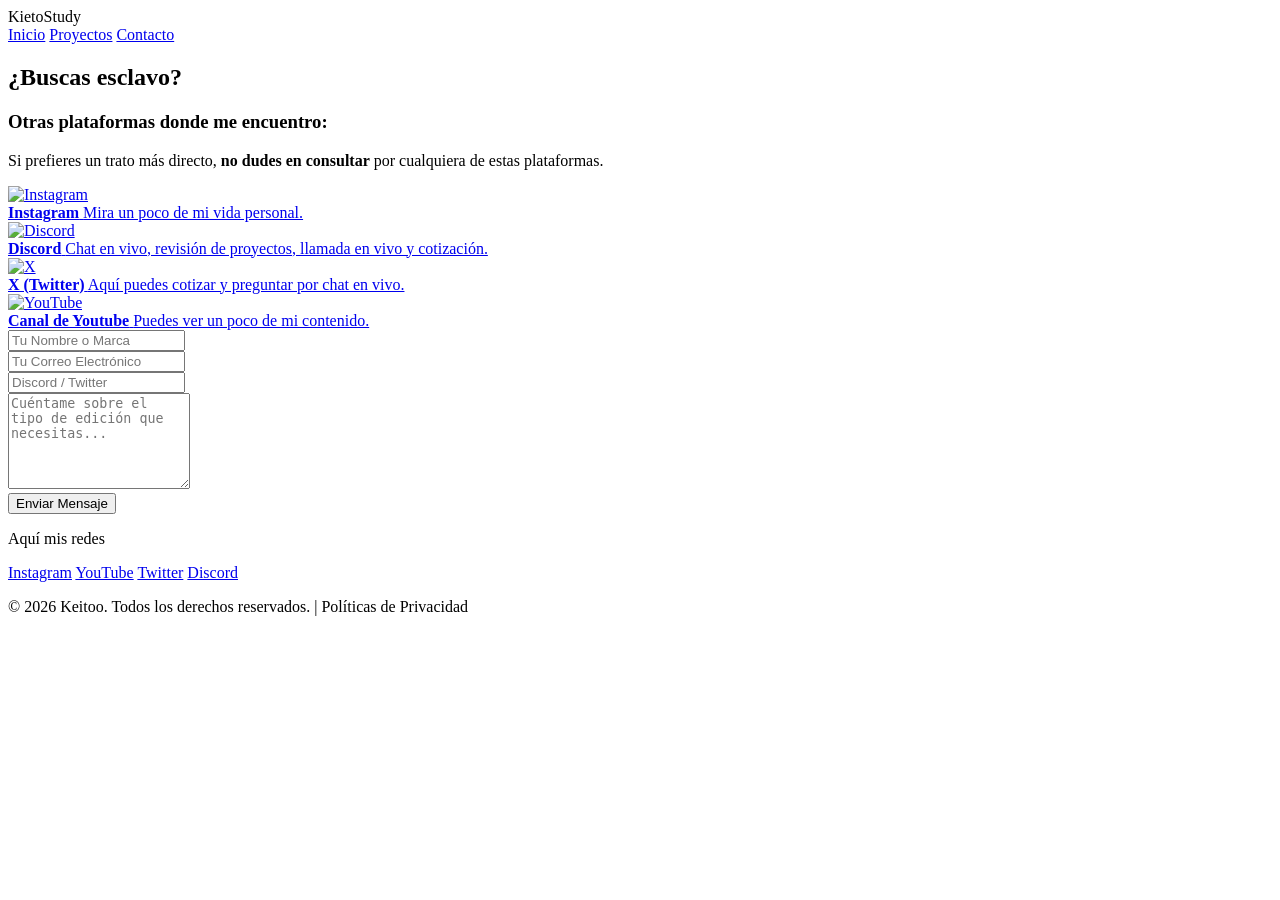
==== contacto/index.html @ b005bf38 "1.1.1" ====
<!DOCTYPE html>
<html lang="es">
<head>
    <meta charset="UTF-8">
    <meta name="viewport" content="width=device-width, initial-scale=1.0">
    <meta name="description" content="Contacta a Keitoo para cotizar edición de video profesional. Formulario de contacto y redes sociales.">
    <title>Contacto | Keitoo</title>
    <link rel="stylesheet" href="../style.css">
</head>
<body>

    <header>
        <div class="nav-container">
            <div class="logo">Kieto<span>Study</span></div>
            <nav>
                <a href="../index.html">Inicio</a>
                <a href="../proyectos/index.html">Proyectos</a>
                <a href="../contacto/index.html" class="active">Contacto</a>
            </nav>
        </div>
    </header>

    <main class="container">
        <h2 class="titulo-seccion">¿Buscas <span>esclavo?</span></h2>
        
        <div class="contacto-wrapper">
            
            <!-- Lado Izquierdo: Redes Sociales -->
            <div class="contacto-info">
                <h3>Otras plataformas donde me encuentro:</h3>
                <p>Si prefieres un trato más directo, <strong>no dudes en consultar</strong> por cualquiera de estas plataformas.</p>
                
                <div class="redes-lista">
                    <!-- Instagram -->
                    <a href="https://www.instagram.com/keitoo_tq/" class="red-item">
                        <div class="red-icon"><img src="https://upload.wikimedia.org/wikipedia/commons/thumb/a/a5/Instagram_icon.png/1280px-Instagram_icon.png" width="48" alt="Instagram"></div>
                        <div class="red-texto">
                            <strong>Instagram</strong>
                            <span>Mira un poco de mi vida personal.</span>
                        </div>
                    </a>
                    <!-- Discord -->
                    <a href="https://discord.gg/qmnj5buH" class="red-item">
                        <div class="red-icon"><img src="https://images.icon-icons.com/2108/PNG/512/discord_icon_130958.png" width="48" alt="Discord"></div>
                        <div class="red-texto">
                            <strong>Discord</strong>
                            <span>Chat en vivo, revisión de proyectos, llamada en vivo y cotización.</span>
                        </div>
                    </a>
                    <!-- X (Twitter) -->
                    <a href="https://x.com/keitoo__" class="red-item">
                        <div class="red-icon"><img src="https://upload.wikimedia.org/wikipedia/commons/thumb/c/cc/X_icon.svg/3840px-X_icon.svg.png" width="48" alt="X"></div>
                        <div class="red-texto">
                            <strong>X (Twitter)</strong>
                            <span>Aquí puedes cotizar y preguntar por chat en vivo.</span>
                        </div>
                    </a>
                    <!-- YouTube -->
                    <a href="https://www.youtube.com/@_Keitoo" class="red-item">
                        <div class="red-icon"><img src="https://upload.wikimedia.org/wikipedia/commons/e/ef/Youtube_logo.png" width="48" alt="YouTube"></div>
                        <div class="red-texto">
                            <strong>Canal de Youtube</strong>
                            <span>Puedes ver un poco de mi contenido.</span>
                        </div>
                    </a>
                </div>
            </div>

            <!-- Lado Derecho: Formulario -->
            <div class="contacto-formulario">
                <form action="https://api.web3forms.com/submit" method="POST">
                    <input type="hidden" name="access_key" value="97c3e741-0c5d-4dba-90ae-2fc8c4934719">

                    <div class="form-group">
                        <input type="text" name="nombre" class="form-control" placeholder="Tu Nombre o Marca" required>
                    </div>
                    <div class="form-group">
                        <input type="email" name="correo" class="form-control" placeholder="Tu Correo Electrónico" required>
                    </div>
                    <div class="form-group">
                        <input type="text" name="Usuario" class="form-control" placeholder="Discord / Twitter" required>
                    </div>
                    <div class="form-group">
                        <textarea name="mensaje" rows="6" class="form-control" placeholder="Cuéntame sobre el tipo de edición que necesitas..." required></textarea>
                    </div>
                    
                    <input type="hidden" name="redirect" value="https://tuweb.com/index.html">
                    <button type="submit" class="btn-glow" id="btn-enviar-mensaje">Enviar Mensaje</button>
                </form>
            </div>

        </div>
    </main>

    <footer class="universal-footer">
        <div class="footer-content">
            <p>Aquí mis <span>redes</span></p>
            <div class="footer-socials">
                <a href="https://www.instagram.com/keitoo_tq/" target="_blank" title="Instagram">Instagram</a>
                <a href="https://www.youtube.com/@_Keitoo" target="_blank" title="YouTube">YouTube</a>
                <a href="https://x.com/keitoo__" target="_blank" title="Twitter">Twitter</a>
                <a href="https://discord.gg/qmnj5buH" target="_blank" title="Discord">Discord</a>
            </div>
            <p class="footer-copy">&copy; 2026 <span>Keitoo</span>. Todos los derechos reservados. | Políticas de Privacidad</p>
        </div>
    </footer>

</body>
</html>
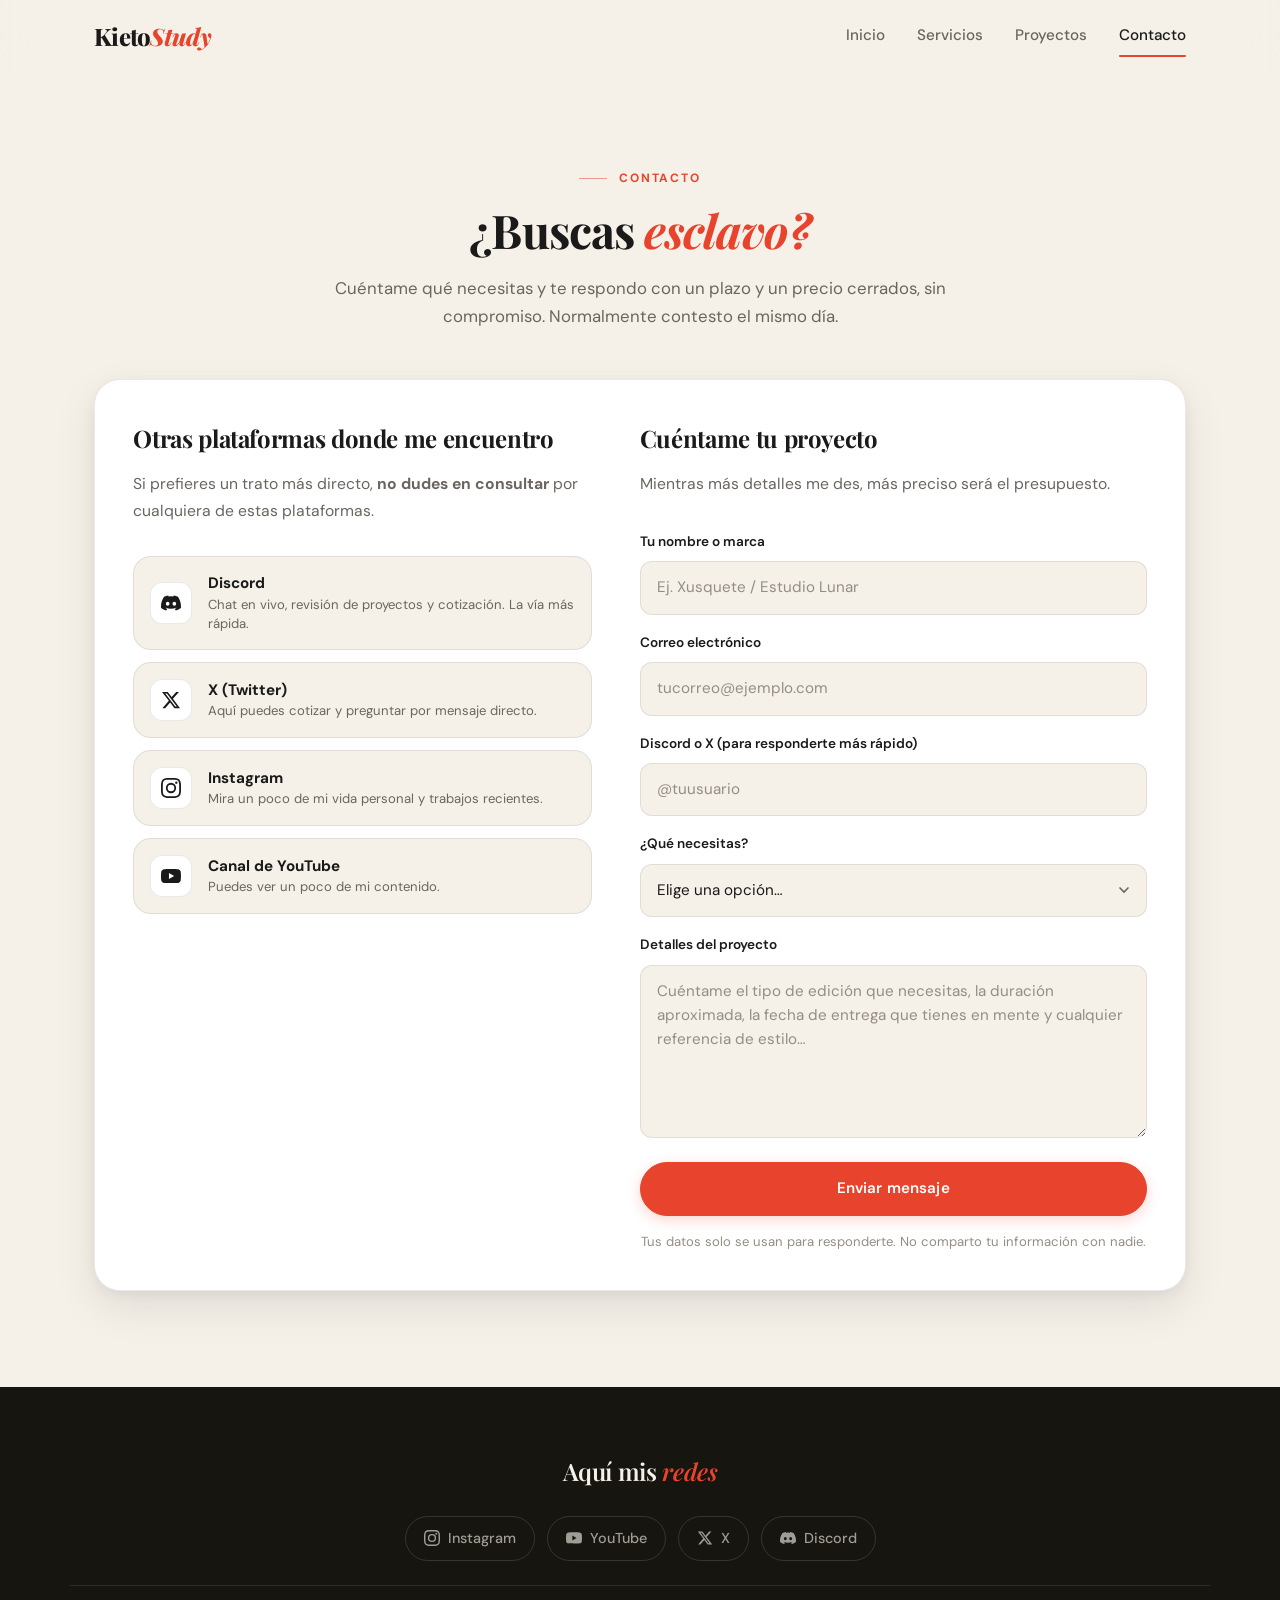
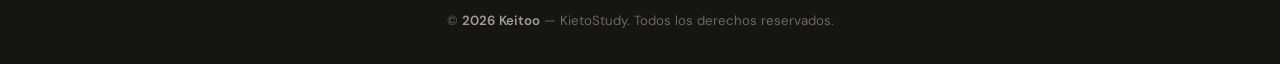
==== commit 2f52a0c6: "Actualización a versión 2 del portafolio" ====
--- a/contacto/index.html
+++ b/contacto/index.html
@@ -1,109 +1,213 @@
 <!DOCTYPE html>
 <html lang="es">
+
 <head>
     <meta charset="UTF-8">
     <meta name="viewport" content="width=device-width, initial-scale=1.0">
-    <meta name="description" content="Contacta a Keitoo para cotizar edición de video profesional. Formulario de contacto y redes sociales.">
-    <title>Contacto | Keitoo</title>
+    <title>Contacto | Keitoo — Editor de Video</title>
+    <meta name="description" content="Contacta a Keitoo para cotizar tu edición de video. Formulario directo, Discord, Instagram y X. Respuesta con plazo y precio claros.">
+    <meta name="theme-color" content="#F5F0E8">
+    <link rel="canonical" href="https://keiboot.github.io/contacto/">
+
+    <link rel="preconnect" href="https://fonts.googleapis.com">
+    <link rel="preconnect" href="https://fonts.gstatic.com" crossorigin>
+
     <link rel="stylesheet" href="../style.css">
+    <link rel="icon" href="data:image/svg+xml,%3Csvg%20xmlns='http://www.w3.org/2000/svg'%20viewBox='0%200%20100%20100'%3E%3Crect%20width='100'%20height='100'%20rx='22'%20fill='%231A1A1A'/%3E%3Ctext%20x='50'%20y='73'%20font-family='Georgia,serif'%20font-size='64'%20font-weight='bold'%20fill='%23E8432D'%20text-anchor='middle'%3EK%3C/text%3E%3C/svg%3E">
+
+    <meta property="og:site_name" content="KietoStudy">
+    <meta property="og:title" content="Contacto | Keitoo — Editor de Video">
+    <meta property="og:description" content="Cuéntame tu proyecto y te respondo con plazo y precio claros.">
+    <meta property="og:image:width" content="1200">
+    <meta property="og:image:height" content="630">
+    <meta property="og:image" content="https://keiboot.github.io/assets/img/portada-compartir.jpg">
+    <meta property="og:url" content="https://keiboot.github.io/contacto/">
+    <meta property="og:type" content="website">
+    <meta property="og:locale" content="es_ES">
+    <meta name="twitter:card" content="summary_large_image">
+    <meta name="twitter:title" content="Contacto | Keitoo — Editor de Video">
+    <meta name="twitter:description" content="Cuéntame tu proyecto y te respondo con plazo y precio claros.">
+    <meta name="twitter:image" content="https://keiboot.github.io/assets/img/portada-compartir.jpg">
+    <!-- Marca que hay JS: sin esto las animaciones no ocultan nada -->
+    <script>document.documentElement.classList.add('js');</script>
 </head>
+
 <body>
 
-    <header>
+    <a class="skip-link" href="#contenido">Saltar al contenido</a>
+
+    <header class="encabezado-sitio">
         <div class="nav-container">
-            <div class="logo">Kieto<span>Study</span></div>
-            <nav>
+            <a href="../index.html" class="logo" aria-label="KietoStudy — Inicio">Kieto<span>Study</span></a>
+
+            <button class="boton-menu" type="button" aria-expanded="false" aria-controls="nav-principal" aria-label="Abrir menú de navegación">
+                <span></span><span></span><span></span>
+            </button>
+
+            <nav class="nav-principal" id="nav-principal" aria-label="Navegación principal">
                 <a href="../index.html">Inicio</a>
+                <a href="../index.html#servicios">Servicios</a>
                 <a href="../proyectos/index.html">Proyectos</a>
-                <a href="../contacto/index.html" class="active">Contacto</a>
+                <a href="./index.html" aria-current="page">Contacto</a>
             </nav>
         </div>
     </header>
 
-    <main class="container">
-        <h2 class="titulo-seccion">¿Buscas <span>esclavo?</span></h2>
-        
-        <div class="contacto-wrapper">
-            
-            <!-- Lado Izquierdo: Redes Sociales -->
-            <div class="contacto-info">
-                <h3>Otras plataformas donde me encuentro:</h3>
-                <p>Si prefieres un trato más directo, <strong>no dudes en consultar</strong> por cualquiera de estas plataformas.</p>
-                
-                <div class="redes-lista">
-                    <!-- Instagram -->
-                    <a href="https://www.instagram.com/keitoo_tq/" class="red-item">
-                        <div class="red-icon"><img src="https://upload.wikimedia.org/wikipedia/commons/thumb/a/a5/Instagram_icon.png/1280px-Instagram_icon.png" width="48" alt="Instagram"></div>
-                        <div class="red-texto">
-                            <strong>Instagram</strong>
-                            <span>Mira un poco de mi vida personal.</span>
+    <main id="contenido">
+        <section class="seccion">
+            <div class="container">
+
+                <div class="encabezado-seccion encabezado-seccion--centrado">
+                    <p class="etiqueta-seccion">Contacto</p>
+                    <h1 class="titulo-seccion">¿Buscas <span>esclavo?</span></h1>
+                    <p class="subtitulo-seccion">
+                        Cuéntame qué necesitas y te respondo con un plazo y un precio cerrados,
+                        sin compromiso. Normalmente contesto el mismo día.
+                    </p>
+                </div>
+
+                <div class="contacto-wrapper">
+
+                    <!-- ============ REDES ============ -->
+                    <div class="contacto-info">
+                        <h2>Otras plataformas donde me encuentro</h2>
+                        <p>Si prefieres un trato más directo, <strong>no dudes en consultar</strong> por cualquiera de estas plataformas.</p>
+
+                        <div class="redes-lista">
+                            <a href="https://discord.gg/qmnj5buH" class="red-item" target="_blank" rel="noopener">
+                                <span class="red-icon" aria-hidden="true">
+                                    <svg viewBox="0 0 24 24" fill="currentColor"><path d="M20.317 4.369a19.79 19.79 0 0 0-4.885-1.515.074.074 0 0 0-.079.037c-.21.375-.444.864-.608 1.25a18.27 18.27 0 0 0-5.487 0 12.64 12.64 0 0 0-.617-1.25.077.077 0 0 0-.079-.037A19.736 19.736 0 0 0 3.677 4.37a.07.07 0 0 0-.032.027C.533 9.046-.32 13.58.099 18.057a.082.082 0 0 0 .031.057 19.9 19.9 0 0 0 5.993 3.03.078.078 0 0 0 .084-.028c.462-.63.874-1.295 1.226-1.994a.076.076 0 0 0-.041-.106 13.107 13.107 0 0 1-1.872-.892.077.077 0 0 1-.008-.128c.126-.094.252-.192.372-.291a.074.074 0 0 1 .077-.01c3.928 1.793 8.18 1.793 12.062 0a.074.074 0 0 1 .078.009c.12.099.246.198.373.292a.077.077 0 0 1-.006.127 12.3 12.3 0 0 1-1.873.891.077.077 0 0 0-.041.107c.36.698.772 1.362 1.225 1.993a.076.076 0 0 0 .084.028 19.839 19.839 0 0 0 6.002-3.03.077.077 0 0 0 .032-.054c.5-5.177-.838-9.674-3.549-13.66a.061.061 0 0 0-.031-.03zM8.02 15.331c-1.183 0-2.157-1.085-2.157-2.419 0-1.333.955-2.419 2.157-2.419 1.21 0 2.176 1.096 2.157 2.42 0 1.333-.956 2.418-2.157 2.418zm7.975 0c-1.183 0-2.157-1.085-2.157-2.419 0-1.333.955-2.419 2.157-2.419 1.21 0 2.176 1.096 2.157 2.42 0 1.333-.946 2.418-2.157 2.418z"/></svg>
+                                </span>
+                                <span class="red-texto">
+                                    <strong>Discord</strong>
+                                    <span>Chat en vivo, revisión de proyectos y cotización. La vía más rápida.</span>
+                                </span>
+                            </a>
+
+                            <a href="https://x.com/keitoo__" class="red-item" target="_blank" rel="noopener">
+                                <span class="red-icon" aria-hidden="true">
+                                    <svg viewBox="0 0 24 24" fill="currentColor"><path d="M18.244 2.25h3.308l-7.227 8.26 8.502 11.24H16.17l-5.214-6.817L4.99 21.75H1.68l7.73-8.835L1.254 2.25H8.08l4.713 6.231zm-1.161 17.52h1.833L7.084 4.126H5.117z"/></svg>
+                                </span>
+                                <span class="red-texto">
+                                    <strong>X (Twitter)</strong>
+                                    <span>Aquí puedes cotizar y preguntar por mensaje directo.</span>
+                                </span>
+                            </a>
+
+                            <a href="https://www.instagram.com/keitoo_tq/" class="red-item" target="_blank" rel="noopener">
+                                <span class="red-icon" aria-hidden="true">
+                                    <svg viewBox="0 0 24 24" fill="currentColor"><path d="M12 2.163c3.204 0 3.584.012 4.85.07 3.252.148 4.771 1.691 4.919 4.919.058 1.265.069 1.645.069 4.849 0 3.205-.012 3.584-.069 4.849-.149 3.225-1.664 4.771-4.919 4.919-1.266.058-1.644.07-4.85.07-3.204 0-3.584-.012-4.849-.07-3.26-.149-4.771-1.699-4.919-4.92-.058-1.265-.07-1.644-.07-4.849 0-3.204.013-3.583.07-4.849.149-3.227 1.664-4.771 4.919-4.919 1.266-.057 1.645-.069 4.849-.069zM12 0C8.741 0 8.333.014 7.053.072 2.695.272.273 2.69.073 7.052.014 8.333 0 8.741 0 12c0 3.259.014 3.668.072 4.948.2 4.358 2.618 6.78 6.98 6.98C8.333 23.986 8.741 24 12 24c3.259 0 3.668-.014 4.948-.072 4.354-.2 6.782-2.618 6.979-6.98.059-1.28.073-1.689.073-4.948 0-3.259-.014-3.667-.072-4.947-.196-4.354-2.617-6.78-6.979-6.98C15.668.014 15.259 0 12 0zm0 5.838a6.162 6.162 0 1 0 0 12.324 6.162 6.162 0 0 0 0-12.324zM12 16a4 4 0 1 1 0-8 4 4 0 0 1 0 8zm6.406-11.845a1.44 1.44 0 1 0 0 2.881 1.44 1.44 0 0 0 0-2.881z"/></svg>
+                                </span>
+                                <span class="red-texto">
+                                    <strong>Instagram</strong>
+                                    <span>Mira un poco de mi vida personal y trabajos recientes.</span>
+                                </span>
+                            </a>
+
+                            <a href="https://www.youtube.com/@_Keitoo" class="red-item" target="_blank" rel="noopener">
+                                <span class="red-icon" aria-hidden="true">
+                                    <svg viewBox="0 0 24 24" fill="currentColor"><path d="M23.498 6.186a3.016 3.016 0 0 0-2.122-2.136C19.505 3.545 12 3.545 12 3.545s-7.505 0-9.377.505A3.017 3.017 0 0 0 .502 6.186C0 8.07 0 12 0 12s0 3.93.502 5.814a3.016 3.016 0 0 0 2.122 2.136c1.871.505 9.376.505 9.376.505s7.505 0 9.377-.505a3.015 3.015 0 0 0 2.122-2.136C24 15.93 24 12 24 12s0-3.93-.502-5.814zM9.545 15.568V8.432L15.818 12z"/></svg>
+                                </span>
+                                <span class="red-texto">
+                                    <strong>Canal de YouTube</strong>
+                                    <span>Puedes ver un poco de mi contenido.</span>
+                                </span>
+                            </a>
                         </div>
-                    </a>
-                    <!-- Discord -->
-                    <a href="https://discord.gg/qmnj5buH" class="red-item">
-                        <div class="red-icon"><img src="https://images.icon-icons.com/2108/PNG/512/discord_icon_130958.png" width="48" alt="Discord"></div>
-                        <div class="red-texto">
-                            <strong>Discord</strong>
-                            <span>Chat en vivo, revisión de proyectos, llamada en vivo y cotización.</span>
-                        </div>
-                    </a>
-                    <!-- X (Twitter) -->
-                    <a href="https://x.com/keitoo__" class="red-item">
-                        <div class="red-icon"><img src="https://upload.wikimedia.org/wikipedia/commons/thumb/c/cc/X_icon.svg/3840px-X_icon.svg.png" width="48" alt="X"></div>
-                        <div class="red-texto">
-                            <strong>X (Twitter)</strong>
-                            <span>Aquí puedes cotizar y preguntar por chat en vivo.</span>
-                        </div>
-                    </a>
-                    <!-- YouTube -->
-                    <a href="https://www.youtube.com/@_Keitoo" class="red-item">
-                        <div class="red-icon"><img src="https://upload.wikimedia.org/wikipedia/commons/e/ef/Youtube_logo.png" width="48" alt="YouTube"></div>
-                        <div class="red-texto">
-                            <strong>Canal de Youtube</strong>
-                            <span>Puedes ver un poco de mi contenido.</span>
-                        </div>
-                    </a>
+                    </div>
+
+                    <!-- ============ FORMULARIO ============ -->
+                    <div class="contacto-formulario">
+                        <h2>Cuéntame tu proyecto</h2>
+                        <p>Mientras más detalles me des, más preciso será el presupuesto.</p>
+
+                        <form action="https://api.web3forms.com/submit" method="POST">
+                            <input type="hidden" name="access_key" value="97c3e741-0c5d-4dba-90ae-2fc8c4934719">
+                            <input type="hidden" name="subject" value="Nueva cotización desde el portafolio">
+                            <input type="hidden" name="from_name" value="Portafolio Keitoo">
+                            <input type="hidden" name="redirect" value="https://keiboot.github.io/gracias/">
+
+                            <!-- Trampa anti-spam: invisible para personas, la rellenan los bots -->
+                            <input type="checkbox" name="botcheck" style="display:none;" tabindex="-1" autocomplete="off">
+
+                            <div class="form-group">
+                                <label for="nombre">Tu nombre o marca</label>
+                                <input type="text" id="nombre" name="nombre" class="form-control"
+                                       placeholder="Ej. Xusquete / Estudio Lunar" required autocomplete="name">
+                            </div>
+
+                            <div class="form-group">
+                                <label for="correo">Correo electrónico</label>
+                                <input type="email" id="correo" name="correo" class="form-control"
+                                       placeholder="tucorreo@ejemplo.com" required autocomplete="email">
+                            </div>
+
+                            <div class="form-group">
+                                <label for="usuario">Discord o X (para responderte más rápido)</label>
+                                <input type="text" id="usuario" name="usuario" class="form-control"
+                                       placeholder="@tuusuario" required>
+                            </div>
+
+                            <div class="form-group">
+                                <label for="tipo">¿Qué necesitas?</label>
+                                <select id="tipo" name="tipo_de_proyecto" class="form-control" required>
+                                    <option value="" disabled selected>Elige una opción…</option>
+                                    <option>Video para YouTube (horizontal)</option>
+                                    <option>Shorts / Reels / TikToks</option>
+                                    <option>Motion graphics o VFX</option>
+                                    <option>Miniaturas o diseño gráfico</option>
+                                    <option>Colaboración a largo plazo</option>
+                                    <option>Otra cosa</option>
+                                </select>
+                            </div>
+
+                            <div class="form-group">
+                                <label for="mensaje">Detalles del proyecto</label>
+                                <textarea id="mensaje" name="mensaje" rows="6" class="form-control"
+                                          placeholder="Cuéntame el tipo de edición que necesitas, la duración aproximada, la fecha de entrega que tienes en mente y cualquier referencia de estilo…" required></textarea>
+                            </div>
+
+                            <button type="submit" class="btn btn-glow btn--ancho">Enviar mensaje</button>
+
+                            <p class="form-nota">
+                                Tus datos solo se usan para responderte. No comparto tu información con nadie.
+                            </p>
+                        </form>
+                    </div>
+
                 </div>
             </div>
-
-            <!-- Lado Derecho: Formulario -->
-            <div class="contacto-formulario">
-                <form action="https://api.web3forms.com/submit" method="POST">
-                    <input type="hidden" name="access_key" value="97c3e741-0c5d-4dba-90ae-2fc8c4934719">
-
-                    <div class="form-group">
-                        <input type="text" name="nombre" class="form-control" placeholder="Tu Nombre o Marca" required>
-                    </div>
-                    <div class="form-group">
-                        <input type="email" name="correo" class="form-control" placeholder="Tu Correo Electrónico" required>
-                    </div>
-                    <div class="form-group">
-                        <input type="text" name="Usuario" class="form-control" placeholder="Discord / Twitter" required>
-                    </div>
-                    <div class="form-group">
-                        <textarea name="mensaje" rows="6" class="form-control" placeholder="Cuéntame sobre el tipo de edición que necesitas..." required></textarea>
-                    </div>
-                    
-                    <input type="hidden" name="redirect" value="https://tuweb.com/index.html">
-                    <button type="submit" class="btn-glow" id="btn-enviar-mensaje">Enviar Mensaje</button>
-                </form>
-            </div>
-
-        </div>
+        </section>
     </main>
 
     <footer class="universal-footer">
         <div class="footer-content">
-            <p>Aquí mis <span>redes</span></p>
-            <div class="footer-socials">
-                <a href="https://www.instagram.com/keitoo_tq/" target="_blank" title="Instagram">Instagram</a>
-                <a href="https://www.youtube.com/@_Keitoo" target="_blank" title="YouTube">YouTube</a>
-                <a href="https://x.com/keitoo__" target="_blank" title="Twitter">Twitter</a>
-                <a href="https://discord.gg/qmnj5buH" target="_blank" title="Discord">Discord</a>
-            </div>
-            <p class="footer-copy">&copy; 2026 <span>Keitoo</span>. Todos los derechos reservados. | Políticas de Privacidad</p>
+            <p class="footer-titulo">Aquí mis <span>redes</span></p>
+            <nav class="footer-socials" aria-label="Redes sociales">
+                <a href="https://www.instagram.com/keitoo_tq/" target="_blank" rel="noopener me">
+                    <svg viewBox="0 0 24 24" fill="currentColor" aria-hidden="true"><path d="M12 2.163c3.204 0 3.584.012 4.85.07 3.252.148 4.771 1.691 4.919 4.919.058 1.265.069 1.645.069 4.849 0 3.205-.012 3.584-.069 4.849-.149 3.225-1.664 4.771-4.919 4.919-1.266.058-1.644.07-4.85.07-3.204 0-3.584-.012-4.849-.07-3.26-.149-4.771-1.699-4.919-4.92-.058-1.265-.07-1.644-.07-4.849 0-3.204.013-3.583.07-4.849.149-3.227 1.664-4.771 4.919-4.919 1.266-.057 1.645-.069 4.849-.069zM12 0C8.741 0 8.333.014 7.053.072 2.695.272.273 2.69.073 7.052.014 8.333 0 8.741 0 12c0 3.259.014 3.668.072 4.948.2 4.358 2.618 6.78 6.98 6.98C8.333 23.986 8.741 24 12 24c3.259 0 3.668-.014 4.948-.072 4.354-.2 6.782-2.618 6.979-6.98.059-1.28.073-1.689.073-4.948 0-3.259-.014-3.667-.072-4.947-.196-4.354-2.617-6.78-6.979-6.98C15.668.014 15.259 0 12 0zm0 5.838a6.162 6.162 0 1 0 0 12.324 6.162 6.162 0 0 0 0-12.324zM12 16a4 4 0 1 1 0-8 4 4 0 0 1 0 8zm6.406-11.845a1.44 1.44 0 1 0 0 2.881 1.44 1.44 0 0 0 0-2.881z"/></svg>
+                    Instagram
+                </a>
+                <a href="https://www.youtube.com/@_Keitoo" target="_blank" rel="noopener me">
+                    <svg viewBox="0 0 24 24" fill="currentColor" aria-hidden="true"><path d="M23.498 6.186a3.016 3.016 0 0 0-2.122-2.136C19.505 3.545 12 3.545 12 3.545s-7.505 0-9.377.505A3.017 3.017 0 0 0 .502 6.186C0 8.07 0 12 0 12s0 3.93.502 5.814a3.016 3.016 0 0 0 2.122 2.136c1.871.505 9.376.505 9.376.505s7.505 0 9.377-.505a3.015 3.015 0 0 0 2.122-2.136C24 15.93 24 12 24 12s0-3.93-.502-5.814zM9.545 15.568V8.432L15.818 12z"/></svg>
+                    YouTube
+                </a>
+                <a href="https://x.com/keitoo__" target="_blank" rel="noopener me">
+                    <svg viewBox="0 0 24 24" fill="currentColor" aria-hidden="true"><path d="M18.244 2.25h3.308l-7.227 8.26 8.502 11.24H16.17l-5.214-6.817L4.99 21.75H1.68l7.73-8.835L1.254 2.25H8.08l4.713 6.231zm-1.161 17.52h1.833L7.084 4.126H5.117z"/></svg>
+                    X
+                </a>
+                <a href="https://discord.gg/qmnj5buH" target="_blank" rel="noopener me">
+                    <svg viewBox="0 0 24 24" fill="currentColor" aria-hidden="true"><path d="M20.317 4.369a19.79 19.79 0 0 0-4.885-1.515.074.074 0 0 0-.079.037c-.21.375-.444.864-.608 1.25a18.27 18.27 0 0 0-5.487 0 12.64 12.64 0 0 0-.617-1.25.077.077 0 0 0-.079-.037A19.736 19.736 0 0 0 3.677 4.37a.07.07 0 0 0-.032.027C.533 9.046-.32 13.58.099 18.057a.082.082 0 0 0 .031.057 19.9 19.9 0 0 0 5.993 3.03.078.078 0 0 0 .084-.028c.462-.63.874-1.295 1.226-1.994a.076.076 0 0 0-.041-.106 13.107 13.107 0 0 1-1.872-.892.077.077 0 0 1-.008-.128c.126-.094.252-.192.372-.291a.074.074 0 0 1 .077-.01c3.928 1.793 8.18 1.793 12.062 0a.074.074 0 0 1 .078.009c.12.099.246.198.373.292a.077.077 0 0 1-.006.127 12.3 12.3 0 0 1-1.873.891.077.077 0 0 0-.041.107c.36.698.772 1.362 1.225 1.993a.076.076 0 0 0 .084.028 19.839 19.839 0 0 0 6.002-3.03.077.077 0 0 0 .032-.054c.5-5.177-.838-9.674-3.549-13.66a.061.061 0 0 0-.031-.03zM8.02 15.331c-1.183 0-2.157-1.085-2.157-2.419 0-1.333.955-2.419 2.157-2.419 1.21 0 2.176 1.096 2.157 2.42 0 1.333-.956 2.418-2.157 2.418zm7.975 0c-1.183 0-2.157-1.085-2.157-2.419 0-1.333.955-2.419 2.157-2.419 1.21 0 2.176 1.096 2.157 2.42 0 1.333-.946 2.418-2.157 2.418z"/></svg>
+                    Discord
+                </a>
+            </nav>
+            <p class="footer-copy">
+                &copy; <span data-anio>2026</span> <span>Keitoo</span> — KietoStudy. Todos los derechos reservados.
+            </p>
         </div>
     </footer>
 
+    <script src="../script.js" defer></script>
 </body>
+
 </html>
--- a/style.css
+++ b/style.css
@@ -0,0 +1,1877 @@
+/* ==============================================
+   KIETOSTUDY — PORTAFOLIO 2026
+   Paleta crema editorial · Keitoo
+   ============================================== */
+
+@import url('https://fonts.googleapis.com/css2?family=Playfair+Display:ital,wght@0,500;0,600;0,700;0,800;0,900;1,400;1,600&family=DM+Sans:ital,opsz,wght@0,9..40,300;0,9..40,400;0,9..40,500;0,9..40,600;0,9..40,700;1,9..40,400&display=swap');
+
+:root {
+    /* Color */
+    --fondo-principal: #F5F0E8;
+    --fondo-tarjeta: #FFFFFF;
+    --fondo-tarjeta-alt: #EDE8DF;
+    --fondo-oscuro: #17150F;
+    --texto-principal: #1A1A1A;
+    --texto-secundario: #6B6560;
+    --texto-terciario: #948D85;
+    --acento-rojo: #E8432D;
+    --acento-rojo-oscuro: #C4351F;
+    --acento-dorado: #C9A84C;
+    --acento-rojo-suave: rgba(232, 67, 45, 0.08);
+    --acento-dorado-suave: rgba(201, 168, 76, 0.12);
+    --borde-sutil: rgba(26, 26, 26, 0.09);
+    --borde-fuerte: rgba(26, 26, 26, 0.16);
+
+    /* Sombras */
+    --sombra-suave: 0 2px 8px rgba(26, 26, 26, 0.04), 0 8px 24px rgba(26, 26, 26, 0.05);
+    --sombra-elevada: 0 4px 12px rgba(26, 26, 26, 0.05), 0 16px 44px rgba(26, 26, 26, 0.09);
+    --sombra-flotante: 0 8px 20px rgba(26, 26, 26, 0.07), 0 24px 64px rgba(26, 26, 26, 0.12);
+
+    /* Radios */
+    --radio-xs: 8px;
+    --radio-sm: 12px;
+    --radio-md: 18px;
+    --radio-lg: 26px;
+    --radio-pill: 999px;
+
+    /* Espaciado */
+    --esp-1: 4px;
+    --esp-2: 8px;
+    --esp-3: 12px;
+    --esp-4: 16px;
+    --esp-5: 24px;
+    --esp-6: 32px;
+    --esp-7: 48px;
+    --esp-8: 64px;
+    --esp-9: 96px;
+    --esp-10: 128px;
+
+    /* Layout */
+    --ancho-contenido: 1140px;
+    --ancho-texto: 68ch;
+    --alto-header: 72px;
+
+    /* Movimiento */
+    --transicion: 0.35s cubic-bezier(0.22, 0.61, 0.36, 1);
+    --transicion-rapida: 0.2s cubic-bezier(0.22, 0.61, 0.36, 1);
+
+    /* Tipografía */
+    --fuente-display: 'Playfair Display', Georgia, 'Times New Roman', serif;
+    --fuente-cuerpo: 'DM Sans', -apple-system, BlinkMacSystemFont, 'Segoe UI', sans-serif;
+}
+
+/* ==============================================
+   RESET
+   ============================================== */
+*,
+*::before,
+*::after {
+    margin: 0;
+    padding: 0;
+    box-sizing: border-box;
+}
+
+html {
+    scroll-behavior: smooth;
+    scroll-padding-top: calc(var(--alto-header) + 24px);
+    -webkit-text-size-adjust: 100%;
+}
+
+body {
+    background-color: var(--fondo-principal);
+    color: var(--texto-principal);
+    font-family: var(--fuente-cuerpo);
+    font-size: 1rem;
+    line-height: 1.7;
+    padding-top: var(--alto-header);
+    overflow-x: hidden;
+    -webkit-font-smoothing: antialiased;
+    -moz-osx-font-smoothing: grayscale;
+    display: flex;
+    flex-direction: column;
+    min-height: 100vh;
+}
+
+body > main {
+    flex: 1 0 auto;
+}
+
+img,
+svg,
+video,
+iframe {
+    max-width: 100%;
+    display: block;
+}
+
+img {
+    height: auto;
+}
+
+a {
+    text-decoration: none;
+    color: inherit;
+}
+
+button,
+input,
+textarea,
+select {
+    font: inherit;
+    color: inherit;
+}
+
+h1, h2, h3, h4, h5, h6 {
+    text-wrap: balance;
+}
+
+p {
+    text-wrap: pretty;
+}
+
+::selection {
+    background: var(--acento-rojo);
+    color: #FFF;
+}
+
+/* Foco visible y accesible en todo el sitio */
+:focus-visible {
+    outline: 2px solid var(--acento-rojo);
+    outline-offset: 3px;
+    border-radius: var(--radio-xs);
+}
+
+/* Enlace de salto para lectores de pantalla / teclado */
+.skip-link {
+    position: absolute;
+    top: -200px;
+    left: var(--esp-4);
+    z-index: 2000;
+    background: var(--acento-rojo);
+    color: #FFF;
+    padding: var(--esp-3) var(--esp-5);
+    border-radius: var(--radio-sm);
+    font-weight: 600;
+    transition: top var(--transicion-rapida);
+}
+
+.skip-link:focus {
+    top: var(--esp-4);
+}
+
+.sr-only {
+    position: absolute;
+    width: 1px;
+    height: 1px;
+    padding: 0;
+    margin: -1px;
+    overflow: hidden;
+    clip: rect(0, 0, 0, 0);
+    white-space: nowrap;
+    border: 0;
+}
+
+/* ==============================================
+   LAYOUT
+   ============================================== */
+.container {
+    width: 100%;
+    max-width: var(--ancho-contenido);
+    margin-inline: auto;
+    padding-inline: var(--esp-5);
+}
+
+.seccion {
+    padding-block: var(--esp-9);
+}
+
+.seccion--compacta {
+    padding-block: var(--esp-8);
+}
+
+.seccion--alt {
+    background-color: var(--fondo-tarjeta);
+    border-block: 1px solid var(--borde-sutil);
+}
+
+/* ==============================================
+   TIPOGRAFÍA DE SECCIÓN
+   ============================================== */
+.etiqueta-seccion {
+    display: inline-flex;
+    align-items: center;
+    gap: var(--esp-3);
+    font-size: 0.75rem;
+    font-weight: 700;
+    letter-spacing: 0.16em;
+    text-transform: uppercase;
+    color: var(--acento-rojo);
+    margin-bottom: var(--esp-4);
+}
+
+.etiqueta-seccion::before {
+    content: '';
+    width: 28px;
+    height: 1px;
+    background: var(--acento-rojo);
+    opacity: 0.5;
+}
+
+.titulo-seccion {
+    font-family: var(--fuente-display);
+    font-size: clamp(2rem, 1.4rem + 2.4vw, 2.9rem);
+    font-weight: 700;
+    line-height: 1.15;
+    letter-spacing: -0.02em;
+    color: var(--texto-principal);
+    margin-bottom: var(--esp-4);
+}
+
+.titulo-seccion span {
+    color: var(--acento-rojo);
+    font-style: italic;
+}
+
+.subtitulo-seccion {
+    color: var(--texto-secundario);
+    font-size: 1.05rem;
+    max-width: 56ch;
+    margin-bottom: var(--esp-7);
+}
+
+.encabezado-seccion {
+    margin-bottom: var(--esp-7);
+}
+
+.encabezado-seccion--centrado {
+    text-align: center;
+    display: flex;
+    flex-direction: column;
+    align-items: center;
+}
+
+.encabezado-seccion--centrado .subtitulo-seccion {
+    margin-bottom: 0;
+}
+
+/* ==============================================
+   NAVEGACIÓN
+   ============================================== */
+.encabezado-sitio {
+    background-color: rgba(245, 240, 232, 0.82);
+    backdrop-filter: blur(20px) saturate(1.4);
+    -webkit-backdrop-filter: blur(20px) saturate(1.4);
+    border-bottom: 1px solid transparent;
+    position: fixed;
+    inset: 0 0 auto 0;
+    z-index: 1000;
+    transition: border-color var(--transicion), background-color var(--transicion);
+}
+
+.encabezado-sitio.desplazado {
+    border-bottom-color: var(--borde-sutil);
+    background-color: rgba(245, 240, 232, 0.94);
+}
+
+.nav-container {
+    max-width: var(--ancho-contenido);
+    margin-inline: auto;
+    display: flex;
+    justify-content: space-between;
+    align-items: center;
+    gap: var(--esp-5);
+    height: var(--alto-header);
+    padding-inline: var(--esp-5);
+}
+
+.logo {
+    font-family: var(--fuente-display);
+    font-size: 1.5rem;
+    font-weight: 800;
+    letter-spacing: -0.03em;
+    color: var(--texto-principal);
+    white-space: nowrap;
+    transition: opacity var(--transicion-rapida);
+}
+
+.logo:hover {
+    opacity: 0.7;
+}
+
+.logo span {
+    color: var(--acento-rojo);
+    font-style: italic;
+}
+
+.nav-principal {
+    display: flex;
+    align-items: center;
+    gap: var(--esp-6);
+}
+
+.nav-principal a {
+    color: var(--texto-secundario);
+    font-weight: 500;
+    font-size: 0.95rem;
+    position: relative;
+    padding-block: var(--esp-2);
+    transition: color var(--transicion-rapida);
+}
+
+.nav-principal a:not(.nav-cta)::after {
+    content: '';
+    position: absolute;
+    bottom: 0;
+    left: 0;
+    width: 0;
+    height: 2px;
+    background: var(--acento-rojo);
+    border-radius: 2px;
+    transition: width var(--transicion);
+}
+
+.nav-principal a:not(.nav-cta):hover::after,
+.nav-principal a:not(.nav-cta)[aria-current="page"]::after {
+    width: 100%;
+}
+
+.nav-principal a:not(.nav-cta):hover,
+.nav-principal a:not(.nav-cta)[aria-current="page"] {
+    color: var(--texto-principal);
+}
+
+.nav-cta {
+    display: inline-flex;
+}
+
+/* Botón hamburguesa (solo móvil) */
+.boton-menu {
+    display: none;
+    background: transparent;
+    border: 1px solid var(--borde-sutil);
+    border-radius: var(--radio-xs);
+    width: 42px;
+    height: 42px;
+    cursor: pointer;
+    align-items: center;
+    justify-content: center;
+    flex-direction: column;
+    gap: 5px;
+    transition: border-color var(--transicion-rapida);
+}
+
+.boton-menu:hover {
+    border-color: var(--borde-fuerte);
+}
+
+.boton-menu span {
+    display: block;
+    width: 18px;
+    height: 2px;
+    background: var(--texto-principal);
+    border-radius: 2px;
+    transition: transform var(--transicion), opacity var(--transicion-rapida);
+}
+
+.boton-menu[aria-expanded="true"] span:nth-child(1) {
+    transform: translateY(7px) rotate(45deg);
+}
+
+.boton-menu[aria-expanded="true"] span:nth-child(2) {
+    opacity: 0;
+}
+
+.boton-menu[aria-expanded="true"] span:nth-child(3) {
+    transform: translateY(-7px) rotate(-45deg);
+}
+
+/* ==============================================
+   BOTONES
+   ============================================== */
+.btn {
+    display: inline-flex;
+    align-items: center;
+    justify-content: center;
+    gap: var(--esp-2);
+    padding: 13px 28px;
+    border-radius: var(--radio-pill);
+    font-family: var(--fuente-cuerpo);
+    font-weight: 600;
+    font-size: 0.95rem;
+    letter-spacing: 0.01em;
+    cursor: pointer;
+    border: 1.5px solid transparent;
+    transition: background-color var(--transicion-rapida), border-color var(--transicion-rapida),
+                color var(--transicion-rapida), transform var(--transicion-rapida), box-shadow var(--transicion);
+    text-align: center;
+}
+
+.btn:active {
+    transform: translateY(0);
+}
+
+/* Primario (mantiene el nombre .btn-glow del sitio original) */
+.btn-glow,
+.btn--primario {
+    background: var(--acento-rojo);
+    color: #FFFFFF;
+    border-color: var(--acento-rojo);
+    box-shadow: 0 4px 14px rgba(232, 67, 45, 0.22);
+}
+
+.btn-glow:hover,
+.btn--primario:hover {
+    background: var(--acento-rojo-oscuro);
+    border-color: var(--acento-rojo-oscuro);
+    color: #FFFFFF;
+    transform: translateY(-2px);
+    box-shadow: 0 10px 26px rgba(232, 67, 45, 0.3);
+}
+
+.btn--secundario {
+    background: transparent;
+    color: var(--texto-principal);
+    border-color: var(--borde-fuerte);
+}
+
+.btn--secundario:hover {
+    background: var(--texto-principal);
+    border-color: var(--texto-principal);
+    color: var(--fondo-principal);
+    transform: translateY(-2px);
+}
+
+.btn--pequeno {
+    padding: 9px 20px;
+    font-size: 0.875rem;
+}
+
+.btn--ancho {
+    width: 100%;
+}
+
+.grupo-botones {
+    display: flex;
+    gap: var(--esp-3);
+    flex-wrap: wrap;
+}
+
+/* ==============================================
+   BADGE DE DISPONIBILIDAD
+   ============================================== */
+.badge-estado {
+    display: inline-flex;
+    align-items: center;
+    gap: var(--esp-2);
+    background: var(--fondo-tarjeta);
+    border: 1px solid var(--borde-sutil);
+    padding: 7px 16px 7px 12px;
+    border-radius: var(--radio-pill);
+    color: var(--texto-secundario);
+    font-size: 0.8rem;
+    font-weight: 600;
+    letter-spacing: 0.04em;
+    box-shadow: var(--sombra-suave);
+}
+
+.punto-pulso {
+    width: 8px;
+    height: 8px;
+    background-color: #22A05B;
+    border-radius: 50%;
+    flex-shrink: 0;
+    animation: pulsoActivo 2s ease-out infinite;
+}
+
+@keyframes pulsoActivo {
+    0%   { box-shadow: 0 0 0 0 rgba(34, 160, 91, 0.5); }
+    70%  { box-shadow: 0 0 0 7px rgba(34, 160, 91, 0); }
+    100% { box-shadow: 0 0 0 0 rgba(34, 160, 91, 0); }
+}
+
+/* ==============================================
+   HERO
+   ============================================== */
+.hero {
+    position: relative;
+    padding-block: var(--esp-9) var(--esp-8);
+    overflow: hidden;
+}
+
+.hero-fondo-decorativo {
+    position: absolute;
+    top: -280px;
+    right: -240px;
+    width: 760px;
+    height: 760px;
+    background: radial-gradient(circle, rgba(232, 67, 45, 0.09) 0%, rgba(201, 168, 76, 0.05) 45%, transparent 70%);
+    border-radius: 50%;
+    pointer-events: none;
+    z-index: 0;
+}
+
+.hero-contenido {
+    position: relative;
+    z-index: 1;
+    max-width: 840px;
+}
+
+.hero-titulo {
+    font-family: var(--fuente-display);
+    font-size: clamp(2.75rem, 1.6rem + 5.2vw, 5.5rem);
+    font-weight: 900;
+    line-height: 0.98;
+    letter-spacing: -0.035em;
+    color: var(--texto-principal);
+    margin-block: var(--esp-5) var(--esp-5);
+}
+
+.hero-titulo em {
+    color: var(--acento-rojo);
+    font-style: italic;
+    font-weight: 800;
+}
+
+.hero-descripcion {
+    font-size: clamp(1.05rem, 1rem + 0.3vw, 1.2rem);
+    color: var(--texto-secundario);
+    max-width: 60ch;
+    margin-bottom: var(--esp-6);
+}
+
+.hero-acciones {
+    display: flex;
+    gap: var(--esp-3);
+    flex-wrap: wrap;
+    align-items: center;
+    margin-bottom: var(--esp-7);
+}
+
+/* Métricas rápidas bajo el hero */
+.hero-metricas {
+    display: grid;
+    grid-template-columns: repeat(3, minmax(0, 1fr));
+    gap: var(--esp-5);
+    max-width: 620px;
+    padding-top: var(--esp-6);
+    border-top: 1px solid var(--borde-sutil);
+}
+
+.metrica-valor {
+    font-family: var(--fuente-display);
+    font-size: clamp(1.6rem, 1.3rem + 1vw, 2.2rem);
+    font-weight: 800;
+    line-height: 1.1;
+    letter-spacing: -0.02em;
+    color: var(--texto-principal);
+}
+
+.metrica-valor span {
+    color: var(--acento-rojo);
+}
+
+.metrica-etiqueta {
+    font-size: 0.82rem;
+    color: var(--texto-secundario);
+    line-height: 1.4;
+    margin-top: var(--esp-1);
+}
+
+/* ==============================================
+   PRESENTACIÓN + HABILIDADES
+   ============================================== */
+.bloque-presentacion {
+    display: grid;
+    grid-template-columns: 1.15fr 0.85fr;
+    gap: var(--esp-8);
+    align-items: start;
+}
+
+.presentacion-saludo {
+    font-family: var(--fuente-display);
+    font-size: 1.9rem;
+    font-weight: 700;
+    letter-spacing: -0.02em;
+    color: var(--texto-principal);
+    margin-bottom: var(--esp-3);
+}
+
+.presentacion-descripcion {
+    font-size: 1.05rem;
+    color: var(--texto-secundario);
+    margin-bottom: var(--esp-4);
+}
+
+.tarjeta-habilidades {
+    background: var(--fondo-tarjeta);
+    border: 1px solid var(--borde-sutil);
+    border-radius: var(--radio-lg);
+    padding: var(--esp-6);
+    box-shadow: var(--sombra-suave);
+}
+
+.tarjeta-habilidades h3 {
+    font-size: 0.75rem;
+    font-weight: 700;
+    letter-spacing: 0.14em;
+    text-transform: uppercase;
+    color: var(--texto-terciario);
+    margin-bottom: var(--esp-5);
+}
+
+.habilidades-contenedor {
+    display: flex;
+    flex-direction: column;
+    gap: var(--esp-5);
+}
+
+.habilidad-item {
+    display: flex;
+    align-items: center;
+    gap: var(--esp-4);
+}
+
+.habilidad-icono {
+    width: 46px;
+    height: 46px;
+    border-radius: var(--radio-sm);
+    display: grid;
+    place-items: center;
+    font-family: var(--fuente-display);
+    font-size: 1.05rem;
+    font-weight: 800;
+    flex-shrink: 0;
+    color: #FFFFFF;
+}
+
+.habilidad-icono.icono-pr { background: linear-gradient(135deg, #2A0A4A, #9999FF); }
+.habilidad-icono.icono-ae { background: linear-gradient(135deg, #00005B, #9999FF); }
+.habilidad-icono.icono-ps { background: linear-gradient(135deg, #001E36, #31A8FF); }
+
+.habilidad-info {
+    flex: 1;
+    min-width: 0;
+}
+
+.habilidad-nombre-fila {
+    display: flex;
+    justify-content: space-between;
+    align-items: baseline;
+    gap: var(--esp-3);
+    margin-bottom: var(--esp-2);
+}
+
+.habilidad-nombre {
+    font-weight: 600;
+    font-size: 0.9rem;
+    color: var(--texto-principal);
+}
+
+.habilidad-porcentaje {
+    font-weight: 700;
+    font-size: 0.82rem;
+    color: var(--acento-rojo);
+    font-variant-numeric: tabular-nums;
+}
+
+.habilidad-barra-fondo {
+    width: 100%;
+    height: 6px;
+    background: var(--fondo-tarjeta-alt);
+    border-radius: var(--radio-pill);
+    overflow: hidden;
+}
+
+.habilidad-barra-progreso {
+    height: 100%;
+    border-radius: var(--radio-pill);
+    width: 0;
+    transition: width 1.4s cubic-bezier(0.16, 1, 0.3, 1);
+}
+
+.habilidad-barra-progreso.barra-pr { background: linear-gradient(90deg, #E8432D, #C9A84C); }
+.habilidad-barra-progreso.barra-ae { background: linear-gradient(90deg, #C9A84C, #E8432D); }
+.habilidad-barra-progreso.barra-ps { background: linear-gradient(90deg, #31A8FF, #0A5A94); }
+
+/* ==============================================
+   VIDEO DE PRESENTACIÓN
+   ============================================== */
+.video-presentacion {
+    width: 100%;
+    max-width: 900px;
+    margin-inline: auto;
+    aspect-ratio: 16 / 9;
+    border-radius: var(--radio-lg);
+    overflow: hidden;
+    box-shadow: var(--sombra-flotante);
+    border: 1px solid var(--borde-sutil);
+    background: var(--fondo-tarjeta-alt);
+    position: relative;
+}
+
+.video-presentacion iframe {
+    width: 100%;
+    height: 100%;
+    border: none;
+}
+
+/* ==============================================
+   SERVICIOS
+   ============================================== */
+.servicios-grid {
+    display: grid;
+    grid-template-columns: repeat(auto-fit, minmax(280px, 1fr));
+    gap: var(--esp-5);
+}
+
+.servicio-card {
+    background: var(--fondo-tarjeta);
+    border: 1px solid var(--borde-sutil);
+    border-radius: var(--radio-lg);
+    padding: var(--esp-6);
+    box-shadow: var(--sombra-suave);
+    transition: transform var(--transicion), box-shadow var(--transicion), border-color var(--transicion);
+    display: flex;
+    flex-direction: column;
+}
+
+.servicio-card:hover {
+    transform: translateY(-4px);
+    border-color: var(--acento-dorado);
+    box-shadow: var(--sombra-elevada);
+}
+
+.servicio-icono {
+    width: 48px;
+    height: 48px;
+    border-radius: var(--radio-sm);
+    display: grid;
+    place-items: center;
+    background: var(--acento-rojo-suave);
+    color: var(--acento-rojo);
+    margin-bottom: var(--esp-5);
+    flex-shrink: 0;
+}
+
+.servicio-icono svg {
+    width: 24px;
+    height: 24px;
+}
+
+.servicio-card h3 {
+    font-family: var(--fuente-display);
+    font-size: 1.35rem;
+    font-weight: 700;
+    letter-spacing: -0.015em;
+    margin-bottom: var(--esp-3);
+}
+
+.servicio-card > p {
+    color: var(--texto-secundario);
+    font-size: 0.95rem;
+    margin-bottom: var(--esp-5);
+}
+
+.servicio-lista {
+    list-style: none;
+    display: flex;
+    flex-direction: column;
+    gap: var(--esp-2);
+    margin-top: auto;
+    padding-top: var(--esp-4);
+    border-top: 1px solid var(--borde-sutil);
+}
+
+.servicio-lista li {
+    display: flex;
+    align-items: flex-start;
+    gap: var(--esp-3);
+    font-size: 0.9rem;
+    color: var(--texto-secundario);
+    line-height: 1.5;
+}
+
+.servicio-lista li::before {
+    content: '';
+    width: 6px;
+    height: 6px;
+    border-radius: 50%;
+    background: var(--acento-dorado);
+    flex-shrink: 0;
+    margin-top: 9px;
+}
+
+/* ==============================================
+   PROCESO (TIMELINE)
+   ============================================== */
+.proceso-grid {
+    display: grid;
+    grid-template-columns: repeat(auto-fit, minmax(230px, 1fr));
+    gap: var(--esp-5);
+    counter-reset: paso;
+}
+
+.proceso-paso {
+    position: relative;
+    padding-top: var(--esp-6);
+    border-top: 2px solid var(--borde-sutil);
+    transition: border-color var(--transicion);
+}
+
+.proceso-paso:hover {
+    border-top-color: var(--acento-rojo);
+}
+
+.proceso-paso::before {
+    counter-increment: paso;
+    content: '0' counter(paso);
+    font-family: var(--fuente-display);
+    font-size: 0.9rem;
+    font-weight: 700;
+    letter-spacing: 0.1em;
+    color: var(--acento-rojo);
+    display: block;
+    margin-bottom: var(--esp-3);
+}
+
+.proceso-paso h3 {
+    font-family: var(--fuente-display);
+    font-size: 1.2rem;
+    font-weight: 700;
+    margin-bottom: var(--esp-3);
+}
+
+.proceso-paso p {
+    color: var(--texto-secundario);
+    font-size: 0.92rem;
+}
+
+/* ==============================================
+   CARRUSEL DE TESTIMONIOS
+   ============================================== */
+.carousel-wrapper {
+    overflow: hidden;
+    padding-block: var(--esp-2);
+    -webkit-mask-image: linear-gradient(to right, transparent, #000 6%, #000 94%, transparent);
+    mask-image: linear-gradient(to right, transparent, #000 6%, #000 94%, transparent);
+}
+
+.carousel-track {
+    display: flex;
+    gap: var(--esp-5);
+    width: max-content;
+    animation: desplazarCarrusel 55s linear infinite;
+}
+
+.carousel-wrapper:hover .carousel-track,
+.carousel-wrapper:focus-within .carousel-track {
+    animation-play-state: paused;
+}
+
+/* El track contiene el set original + una copia exacta,
+   por eso -50% siempre encaja sin saltos. */
+@keyframes desplazarCarrusel {
+    from { transform: translateX(0); }
+    to   { transform: translateX(calc(-50% - var(--esp-3))); }
+}
+
+.testimonio-card {
+    width: 340px;
+    flex-shrink: 0;
+    background-color: var(--fondo-principal);
+    border: 1px solid var(--borde-sutil);
+    border-radius: var(--radio-lg);
+    padding: var(--esp-6);
+    display: flex;
+    flex-direction: column;
+    gap: var(--esp-4);
+    transition: transform var(--transicion), box-shadow var(--transicion), border-color var(--transicion);
+}
+
+.seccion--alt .testimonio-card {
+    background-color: var(--fondo-principal);
+}
+
+.testimonio-card:hover {
+    box-shadow: var(--sombra-elevada);
+    border-color: var(--acento-dorado);
+    transform: translateY(-3px);
+}
+
+.perfil-testimonio {
+    display: flex;
+    align-items: center;
+    gap: var(--esp-3);
+}
+
+.perfil-testimonio img {
+    width: 46px;
+    height: 46px;
+    border-radius: 50%;
+    object-fit: cover;
+    border: 2px solid var(--acento-dorado);
+    flex-shrink: 0;
+}
+
+.perfil-info h3 {
+    font-size: 0.95rem;
+    color: var(--texto-principal);
+    font-weight: 600;
+    line-height: 1.3;
+}
+
+.perfil-info span {
+    font-size: 0.78rem;
+    color: var(--acento-rojo);
+    font-weight: 500;
+}
+
+.comentario {
+    font-size: 0.92rem;
+    color: var(--texto-secundario);
+    line-height: 1.65;
+    font-style: italic;
+}
+
+/* ==============================================
+   PROGRAMAS QUE USO
+   ============================================== */
+.clientes-grid {
+    display: grid;
+    grid-template-columns: repeat(auto-fit, minmax(200px, 1fr));
+    gap: var(--esp-4);
+    max-width: 940px;
+    margin-inline: auto;
+}
+
+.cliente-item {
+    display: flex;
+    align-items: center;
+    justify-content: center;
+    gap: var(--esp-3);
+    min-height: 84px;
+    padding: var(--esp-4);
+    background-color: var(--fondo-tarjeta);
+    border-radius: var(--radio-md);
+    border: 1px solid var(--borde-sutil);
+    color: var(--texto-secundario);
+    font-weight: 600;
+    font-size: 0.95rem;
+    box-shadow: var(--sombra-suave);
+    transition: transform var(--transicion), box-shadow var(--transicion),
+                border-color var(--transicion), color var(--transicion-rapida);
+}
+
+.cliente-item img {
+    width: 42px;
+    height: 42px;
+    object-fit: contain;
+    flex-shrink: 0;
+}
+
+.cliente-item:hover {
+    border-color: var(--acento-dorado);
+    color: var(--texto-principal);
+    box-shadow: var(--sombra-elevada);
+    transform: translateY(-3px);
+}
+
+/* ==============================================
+   GARANTÍAS
+   ============================================== */
+.garantias-grid {
+    display: grid;
+    grid-template-columns: repeat(auto-fit, minmax(260px, 1fr));
+    gap: var(--esp-5);
+}
+
+.garantia-card {
+    background: var(--fondo-tarjeta);
+    border: 1px solid var(--borde-sutil);
+    padding: var(--esp-6);
+    border-radius: var(--radio-lg);
+    box-shadow: var(--sombra-suave);
+    transition: transform var(--transicion), box-shadow var(--transicion), border-color var(--transicion);
+}
+
+.garantia-card:hover {
+    border-color: var(--acento-dorado);
+    transform: translateY(-4px);
+    box-shadow: var(--sombra-elevada);
+}
+
+.garantia-icono {
+    width: 44px;
+    height: 44px;
+    border-radius: var(--radio-sm);
+    display: grid;
+    place-items: center;
+    background: var(--acento-dorado-suave);
+    color: #8A6F1F;
+    margin-bottom: var(--esp-4);
+}
+
+.garantia-icono svg {
+    width: 22px;
+    height: 22px;
+}
+
+.garantia-card h3 {
+    font-family: var(--fuente-display);
+    color: var(--texto-principal);
+    margin-bottom: var(--esp-3);
+    font-size: 1.2rem;
+    font-weight: 700;
+}
+
+.garantia-card p {
+    color: var(--texto-secundario);
+    font-size: 0.93rem;
+    line-height: 1.6;
+}
+
+/* ==============================================
+   FAQ (ACORDEÓN)
+   ============================================== */
+.faq-lista {
+    max-width: 800px;
+    margin-inline: auto;
+    display: flex;
+    flex-direction: column;
+    gap: var(--esp-3);
+}
+
+.faq-item {
+    background: var(--fondo-tarjeta);
+    border: 1px solid var(--borde-sutil);
+    border-radius: var(--radio-md);
+    overflow: hidden;
+    transition: border-color var(--transicion), background-color var(--transicion);
+}
+
+.faq-item.abierto {
+    border-color: var(--acento-rojo);
+}
+
+.faq-question {
+    width: 100%;
+    background: transparent;
+    border: none;
+    color: var(--texto-principal);
+    padding: var(--esp-5) var(--esp-6);
+    text-align: left;
+    font-family: var(--fuente-cuerpo);
+    font-size: 1rem;
+    font-weight: 600;
+    line-height: 1.5;
+    cursor: pointer;
+    display: flex;
+    justify-content: space-between;
+    align-items: center;
+    gap: var(--esp-4);
+    transition: color var(--transicion-rapida);
+}
+
+.faq-question:hover {
+    color: var(--acento-rojo);
+}
+
+.faq-toggle-icono {
+    font-size: 1.4rem;
+    font-weight: 300;
+    line-height: 1;
+    color: var(--acento-rojo);
+    transition: transform var(--transicion);
+    flex-shrink: 0;
+}
+
+.faq-item.abierto .faq-toggle-icono {
+    transform: rotate(45deg);
+}
+
+.faq-answer {
+    max-height: 0;
+    overflow: hidden;
+    transition: max-height var(--transicion);
+}
+
+.faq-answer p {
+    color: var(--texto-secundario);
+    font-size: 0.95rem;
+    line-height: 1.7;
+    padding: 0 var(--esp-6) var(--esp-5);
+}
+
+/* ==============================================
+   CTA FINAL
+   ============================================== */
+.cta-final {
+    background: var(--fondo-oscuro);
+    border-radius: var(--radio-lg);
+    padding: clamp(var(--esp-7), 5vw, var(--esp-9)) var(--esp-6);
+    text-align: center;
+    position: relative;
+    overflow: hidden;
+}
+
+.cta-final::before {
+    content: '';
+    position: absolute;
+    top: -50%;
+    left: 50%;
+    transform: translateX(-50%);
+    width: 700px;
+    height: 700px;
+    background: radial-gradient(circle, rgba(232, 67, 45, 0.18) 0%, transparent 65%);
+    pointer-events: none;
+}
+
+.cta-final > * {
+    position: relative;
+    z-index: 1;
+}
+
+.cta-final h2 {
+    font-family: var(--fuente-display);
+    font-size: clamp(1.9rem, 1.4rem + 2.2vw, 3rem);
+    font-weight: 700;
+    line-height: 1.15;
+    letter-spacing: -0.025em;
+    color: #FFFFFF;
+    margin-bottom: var(--esp-4);
+}
+
+.cta-final h2 span {
+    color: var(--acento-rojo);
+    font-style: italic;
+}
+
+.cta-final p {
+    color: rgba(245, 240, 232, 0.7);
+    font-size: 1.05rem;
+    max-width: 52ch;
+    margin: 0 auto var(--esp-6);
+}
+
+.cta-final .grupo-botones {
+    justify-content: center;
+}
+
+.cta-final .btn--secundario {
+    color: #FFFFFF;
+    border-color: rgba(245, 240, 232, 0.3);
+}
+
+.cta-final .btn--secundario:hover {
+    background: #FFFFFF;
+    border-color: #FFFFFF;
+    color: var(--texto-principal);
+}
+
+/* ==============================================
+   PÁGINA PROYECTOS — FILTROS
+   ============================================== */
+.filtros-container {
+    display: flex;
+    justify-content: center;
+    gap: var(--esp-3);
+    margin-bottom: var(--esp-8);
+    flex-wrap: wrap;
+}
+
+.btn-filtro {
+    background: transparent;
+    color: var(--texto-secundario);
+    border: 1.5px solid var(--borde-sutil);
+    padding: 9px 24px;
+    border-radius: var(--radio-pill);
+    font-family: var(--fuente-cuerpo);
+    font-size: 0.9rem;
+    font-weight: 600;
+    cursor: pointer;
+    transition: background-color var(--transicion-rapida), color var(--transicion-rapida),
+                border-color var(--transicion-rapida), box-shadow var(--transicion);
+}
+
+.btn-filtro span {
+    opacity: 0.6;
+    font-weight: 500;
+}
+
+.btn-filtro:hover {
+    border-color: var(--borde-fuerte);
+    color: var(--texto-principal);
+}
+
+.btn-filtro[aria-pressed="true"] {
+    background: var(--acento-rojo);
+    color: #FFFFFF;
+    border-color: var(--acento-rojo);
+    box-shadow: 0 4px 14px rgba(232, 67, 45, 0.22);
+}
+
+.seccion-proyectos {
+    margin-bottom: var(--esp-8);
+}
+
+.seccion-proyectos[hidden] {
+    display: none;
+}
+
+.titulo-grupo {
+    font-family: var(--fuente-display);
+    color: var(--texto-principal);
+    margin-bottom: var(--esp-5);
+    font-size: 1.35rem;
+    font-weight: 700;
+    letter-spacing: -0.015em;
+    border-bottom: 1px solid var(--borde-sutil);
+    padding-bottom: var(--esp-3);
+}
+
+/* ==============================================
+   TARJETAS DE VIDEO (THUMBNAIL + CLIC)
+   ============================================== */
+.portfolio-grid {
+    display: grid;
+    grid-template-columns: repeat(2, minmax(0, 1fr));
+    gap: var(--esp-5);
+}
+
+.shorts-grid {
+    display: grid;
+    grid-template-columns: repeat(4, minmax(0, 1fr));
+    gap: var(--esp-5);
+}
+
+.video-card {
+    background-color: var(--fondo-tarjeta);
+    border-radius: var(--radio-lg);
+    border: 1px solid var(--borde-sutil);
+    overflow: hidden;
+    box-shadow: var(--sombra-suave);
+    cursor: pointer;
+    text-align: left;
+    width: 100%;
+    padding: 0;
+    font: inherit;
+    color: inherit;
+    display: flex;
+    flex-direction: column;
+    transition: transform var(--transicion), box-shadow var(--transicion), border-color var(--transicion);
+}
+
+.video-card:hover {
+    transform: translateY(-4px);
+    border-color: var(--acento-dorado);
+    box-shadow: var(--sombra-elevada);
+}
+
+.video-thumbnail {
+    display: block;
+    width: 100%;
+    aspect-ratio: 16 / 9;
+    background-color: var(--fondo-tarjeta-alt);
+    overflow: hidden;
+    position: relative;
+}
+
+.video-card--corto .video-thumbnail {
+    aspect-ratio: 9 / 16;
+}
+
+.video-thumbnail img {
+    width: 100%;
+    height: 100%;
+    object-fit: cover;
+    transition: transform 0.5s cubic-bezier(0.22, 0.61, 0.36, 1);
+}
+
+.video-card:hover .video-thumbnail img {
+    transform: scale(1.06);
+}
+
+.video-thumbnail::after {
+    content: '';
+    position: absolute;
+    inset: 0;
+    background: linear-gradient(to top, rgba(23, 21, 15, 0.45), transparent 45%);
+    opacity: 0;
+    transition: opacity var(--transicion);
+}
+
+.video-card:hover .video-thumbnail::after {
+    opacity: 1;
+}
+
+.play-icon {
+    position: absolute;
+    top: 50%;
+    left: 50%;
+    transform: translate(-50%, -50%) scale(0.9);
+    width: 58px;
+    height: 58px;
+    border-radius: 50%;
+    background: rgba(255, 255, 255, 0.94);
+    display: grid;
+    place-items: center;
+    color: var(--acento-rojo);
+    opacity: 0;
+    pointer-events: none;
+    z-index: 2;
+    box-shadow: 0 6px 24px rgba(0, 0, 0, 0.28);
+    transition: opacity var(--transicion), transform var(--transicion);
+}
+
+.play-icon svg {
+    width: 22px;
+    height: 22px;
+    margin-left: 3px;
+}
+
+.video-card:hover .play-icon,
+.video-card:focus-visible .play-icon {
+    opacity: 1;
+    transform: translate(-50%, -50%) scale(1);
+}
+
+.video-info {
+    display: block;
+    padding: var(--esp-4) var(--esp-5) var(--esp-5);
+}
+
+.video-titulo {
+    display: block;
+    font-family: var(--fuente-display);
+    font-size: 1.05rem;
+    font-weight: 700;
+    line-height: 1.35;
+    margin-bottom: 2px;
+    color: var(--texto-principal);
+}
+
+.video-desc {
+    display: block;
+    font-size: 0.85rem;
+    line-height: 1.4;
+    color: var(--texto-secundario);
+}
+
+/* ==============================================
+   MODAL DE VIDEO
+   ============================================== */
+.modal-overlay {
+    position: fixed;
+    inset: 0;
+    background: rgba(23, 21, 15, 0.88);
+    backdrop-filter: blur(14px);
+    -webkit-backdrop-filter: blur(14px);
+    z-index: 2000;
+    display: grid;
+    place-items: center;
+    padding: var(--esp-5);
+    opacity: 0;
+    visibility: hidden;
+    transition: opacity var(--transicion), visibility var(--transicion);
+}
+
+.modal-overlay.activo {
+    opacity: 1;
+    visibility: visible;
+}
+
+.modal-content {
+    position: relative;
+    width: 100%;
+    max-width: 940px;
+    aspect-ratio: 16 / 9;
+    max-height: 82vh;
+    background: #000;
+    border-radius: var(--radio-md);
+    box-shadow: 0 24px 70px rgba(0, 0, 0, 0.55);
+    transform: scale(0.96) translateY(16px);
+    transition: transform var(--transicion);
+}
+
+.modal-overlay.activo .modal-content {
+    transform: scale(1) translateY(0);
+}
+
+.modal-content.formato-vertical {
+    max-width: min(420px, 46vh);
+    aspect-ratio: 9 / 16;
+}
+
+.modal-content iframe {
+    width: 100%;
+    height: 100%;
+    border: none;
+    border-radius: var(--radio-md);
+}
+
+.cerrar-modal {
+    position: absolute;
+    top: -46px;
+    right: 0;
+    width: 38px;
+    height: 38px;
+    color: #FFFFFF;
+    font-size: 1.9rem;
+    line-height: 1;
+    cursor: pointer;
+    background: transparent;
+    border: none;
+    display: grid;
+    place-items: center;
+    border-radius: 50%;
+    transition: color var(--transicion-rapida), transform var(--transicion-rapida);
+}
+
+.cerrar-modal:hover {
+    color: var(--acento-rojo);
+    transform: scale(1.12);
+}
+
+/* ==============================================
+   PÁGINA CONTACTO
+   ============================================== */
+.contacto-wrapper {
+    display: grid;
+    grid-template-columns: 0.95fr 1.05fr;
+    gap: var(--esp-7);
+    background-color: var(--fondo-tarjeta);
+    border-radius: var(--radio-lg);
+    border: 1px solid var(--borde-sutil);
+    padding: clamp(var(--esp-5), 3vw, var(--esp-8));
+    box-shadow: var(--sombra-elevada);
+}
+
+.contacto-info h2 {
+    font-family: var(--fuente-display);
+    font-size: 1.5rem;
+    font-weight: 700;
+    letter-spacing: -0.015em;
+    margin-bottom: var(--esp-3);
+}
+
+.contacto-info > p {
+    margin-bottom: var(--esp-6);
+    color: var(--texto-secundario);
+    font-size: 0.98rem;
+}
+
+.redes-lista {
+    display: flex;
+    flex-direction: column;
+    gap: var(--esp-3);
+}
+
+.red-item {
+    display: flex;
+    align-items: center;
+    gap: var(--esp-4);
+    padding: var(--esp-4);
+    background-color: var(--fondo-principal);
+    border-radius: var(--radio-md);
+    border: 1px solid var(--borde-sutil);
+    transition: border-color var(--transicion-rapida), background-color var(--transicion-rapida), transform var(--transicion);
+}
+
+.red-item:hover {
+    border-color: var(--acento-dorado);
+    background-color: var(--acento-dorado-suave);
+    transform: translateX(4px);
+}
+
+.red-icon {
+    width: 42px;
+    height: 42px;
+    border-radius: var(--radio-sm);
+    display: grid;
+    place-items: center;
+    background: var(--fondo-tarjeta);
+    border: 1px solid var(--borde-sutil);
+    color: var(--texto-principal);
+    flex-shrink: 0;
+}
+
+.red-icon svg {
+    width: 20px;
+    height: 20px;
+}
+
+.red-texto {
+    display: flex;
+    flex-direction: column;
+    min-width: 0;
+}
+
+.red-texto strong {
+    color: var(--texto-principal);
+    font-size: 0.95rem;
+    line-height: 1.4;
+}
+
+.red-texto span {
+    color: var(--texto-secundario);
+    font-size: 0.82rem;
+    line-height: 1.45;
+}
+
+/* Formulario */
+.contacto-formulario h2 {
+    font-family: var(--fuente-display);
+    font-size: 1.5rem;
+    font-weight: 700;
+    letter-spacing: -0.015em;
+    margin-bottom: var(--esp-3);
+}
+
+.contacto-formulario > p {
+    margin-bottom: var(--esp-6);
+    color: var(--texto-secundario);
+    font-size: 0.98rem;
+}
+
+.form-group {
+    margin-bottom: var(--esp-4);
+}
+
+.form-group label {
+    display: block;
+    font-size: 0.85rem;
+    font-weight: 600;
+    color: var(--texto-principal);
+    margin-bottom: var(--esp-2);
+}
+
+.form-control {
+    width: 100%;
+    padding: 13px 16px;
+    background-color: var(--fondo-principal);
+    border: 1.5px solid var(--borde-sutil);
+    border-radius: var(--radio-sm);
+    color: var(--texto-principal);
+    font-family: var(--fuente-cuerpo);
+    font-size: 0.95rem;
+    transition: border-color var(--transicion-rapida), box-shadow var(--transicion-rapida);
+}
+
+textarea.form-control {
+    resize: vertical;
+    min-height: 130px;
+    line-height: 1.6;
+}
+
+select.form-control {
+    cursor: pointer;
+    appearance: none;
+    background-image: url("data:image/svg+xml,%3Csvg xmlns='http://www.w3.org/2000/svg' viewBox='0 0 24 24' fill='none' stroke='%236B6560' stroke-width='2.5' stroke-linecap='round'%3E%3Cpath d='M6 9l6 6 6-6'/%3E%3C/svg%3E");
+    background-repeat: no-repeat;
+    background-position: right 14px center;
+    background-size: 16px;
+    padding-right: 40px;
+}
+
+.form-control:focus {
+    outline: none;
+    border-color: var(--acento-rojo);
+    box-shadow: 0 0 0 3px var(--acento-rojo-suave);
+}
+
+.form-control::placeholder {
+    color: var(--texto-terciario);
+}
+
+.form-nota {
+    font-size: 0.82rem;
+    color: var(--texto-terciario);
+    margin-top: var(--esp-4);
+    text-align: center;
+    line-height: 1.5;
+}
+
+/* ==============================================
+   PIE DE PÁGINA
+   ============================================== */
+.universal-footer {
+    background-color: var(--fondo-oscuro);
+    padding: var(--esp-8) var(--esp-5) var(--esp-6);
+    text-align: center;
+    margin-top: auto;
+    flex-shrink: 0;
+}
+
+.footer-content {
+    display: flex;
+    flex-direction: column;
+    align-items: center;
+    gap: var(--esp-5);
+    max-width: var(--ancho-contenido);
+    margin-inline: auto;
+}
+
+.footer-titulo {
+    font-family: var(--fuente-display);
+    font-size: 1.5rem;
+    font-weight: 600;
+    color: #F5F0E8;
+    letter-spacing: -0.015em;
+}
+
+.footer-titulo span {
+    color: var(--acento-rojo);
+    font-style: italic;
+}
+
+.footer-socials {
+    display: flex;
+    gap: var(--esp-3);
+    flex-wrap: wrap;
+    justify-content: center;
+}
+
+.footer-socials a {
+    display: inline-flex;
+    align-items: center;
+    gap: var(--esp-2);
+    color: rgba(245, 240, 232, 0.62);
+    font-size: 0.9rem;
+    font-weight: 500;
+    padding: 9px 18px;
+    border: 1px solid rgba(245, 240, 232, 0.14);
+    border-radius: var(--radio-pill);
+    transition: color var(--transicion-rapida), border-color var(--transicion-rapida),
+                background-color var(--transicion-rapida), transform var(--transicion-rapida);
+}
+
+.footer-socials a svg {
+    width: 16px;
+    height: 16px;
+}
+
+.footer-socials a:hover {
+    color: var(--fondo-oscuro);
+    background-color: var(--acento-dorado);
+    border-color: var(--acento-dorado);
+    transform: translateY(-2px);
+}
+
+.footer-copy {
+    color: rgba(245, 240, 232, 0.38);
+    font-size: 0.83rem;
+    border-top: 1px solid rgba(245, 240, 232, 0.1);
+    padding-top: var(--esp-5);
+    width: 100%;
+}
+
+.footer-copy span {
+    color: rgba(245, 240, 232, 0.62);
+    font-weight: 600;
+}
+
+/* ==============================================
+   PÁGINA 404
+   ============================================== */
+.error-404 {
+    min-height: 62vh;
+    display: flex;
+    flex-direction: column;
+    align-items: center;
+    justify-content: center;
+    text-align: center;
+    padding-block: var(--esp-9);
+}
+
+.error-codigo {
+    font-family: var(--fuente-display);
+    font-size: clamp(5rem, 3rem + 12vw, 11rem);
+    font-weight: 900;
+    line-height: 0.9;
+    letter-spacing: -0.05em;
+    color: var(--acento-rojo);
+    margin-bottom: var(--esp-4);
+}
+
+/* ==============================================
+   ANIMACIÓN DE ENTRADA AL HACER SCROLL
+   Se aplica solo si hay JS (la clase .js la pone
+   un script en el <head>). Sin JS, todo visible.
+   ============================================== */
+.js .revelar {
+    opacity: 0;
+    transform: translateY(24px);
+    transition: opacity 0.7s ease-out, transform 0.7s cubic-bezier(0.22, 0.61, 0.36, 1);
+}
+
+.js .revelar.visible {
+    opacity: 1;
+    transform: none;
+}
+
+/* ==============================================
+   RESPONSIVE
+   ============================================== */
+@media (max-width: 980px) {
+    .bloque-presentacion {
+        grid-template-columns: 1fr;
+        gap: var(--esp-6);
+    }
+
+    .contacto-wrapper {
+        grid-template-columns: 1fr;
+        gap: var(--esp-7);
+    }
+
+    .shorts-grid {
+        grid-template-columns: repeat(3, minmax(0, 1fr));
+    }
+}
+
+@media (max-width: 860px) {
+    :root {
+        --esp-9: 72px;
+    }
+
+    /* Menú hamburguesa */
+    .boton-menu {
+        display: flex;
+    }
+
+    .nav-principal {
+        position: fixed;
+        inset: var(--alto-header) 0 auto 0;
+        flex-direction: column;
+        align-items: stretch;
+        gap: 0;
+        background: var(--fondo-principal);
+        border-bottom: 1px solid var(--borde-sutil);
+        padding: var(--esp-3) var(--esp-5) var(--esp-5);
+        box-shadow: var(--sombra-elevada);
+        transform: translateY(-12px);
+        opacity: 0;
+        visibility: hidden;
+        transition: opacity var(--transicion-rapida), transform var(--transicion-rapida), visibility var(--transicion-rapida);
+    }
+
+    .nav-principal.abierto {
+        transform: translateY(0);
+        opacity: 1;
+        visibility: visible;
+    }
+
+    .nav-principal a:not(.nav-cta) {
+        padding: var(--esp-4) 0;
+        border-bottom: 1px solid var(--borde-sutil);
+        font-size: 1.05rem;
+    }
+
+    /* El CTA conserva su forma de botón dentro del menú desplegable */
+    .nav-principal .nav-cta {
+        margin-top: var(--esp-5);
+        padding: 13px 28px;
+        font-size: 0.95rem;
+    }
+
+    .hero-metricas {
+        grid-template-columns: 1fr;
+        gap: var(--esp-4);
+    }
+
+    .portfolio-grid {
+        grid-template-columns: 1fr;
+    }
+
+    .shorts-grid {
+        grid-template-columns: repeat(2, minmax(0, 1fr));
+    }
+
+    .modal-content.formato-vertical {
+        max-width: min(340px, 42vh);
+    }
+
+    .cerrar-modal {
+        top: -44px;
+    }
+}
+
+@media (max-width: 520px) {
+    .container {
+        padding-inline: var(--esp-4);
+    }
+
+    .testimonio-card {
+        width: 280px;
+        padding: var(--esp-5);
+    }
+
+    .shorts-grid {
+        grid-template-columns: 1fr;
+        max-width: 300px;
+        margin-inline: auto;
+    }
+
+    .grupo-botones .btn {
+        width: 100%;
+    }
+
+    .faq-question {
+        padding: var(--esp-4) var(--esp-5);
+        font-size: 0.95rem;
+    }
+
+    .faq-answer p {
+        padding: 0 var(--esp-5) var(--esp-4);
+    }
+}
+
+/* ==============================================
+   ACCESIBILIDAD: MOVIMIENTO REDUCIDO
+   ============================================== */
+@media (prefers-reduced-motion: reduce) {
+    html {
+        scroll-behavior: auto;
+    }
+
+    *,
+    *::before,
+    *::after {
+        animation-duration: 0.01ms !important;
+        animation-iteration-count: 1 !important;
+        transition-duration: 0.01ms !important;
+        scroll-behavior: auto !important;
+    }
+
+    .js .revelar {
+        opacity: 1;
+        transform: none;
+    }
+
+    .carousel-track {
+        animation: none;
+    }
+
+    .carousel-wrapper {
+        overflow-x: auto;
+        -webkit-mask-image: none;
+        mask-image: none;
+    }
+}
+
+/* ==============================================
+   IMPRESIÓN
+   ============================================== */
+@media print {
+    .encabezado-sitio,
+    .universal-footer,
+    .modal-overlay,
+    .carousel-wrapper,
+    .btn {
+        display: none !important;
+    }
+
+    body {
+        padding-top: 0;
+        background: #FFF;
+    }
+}
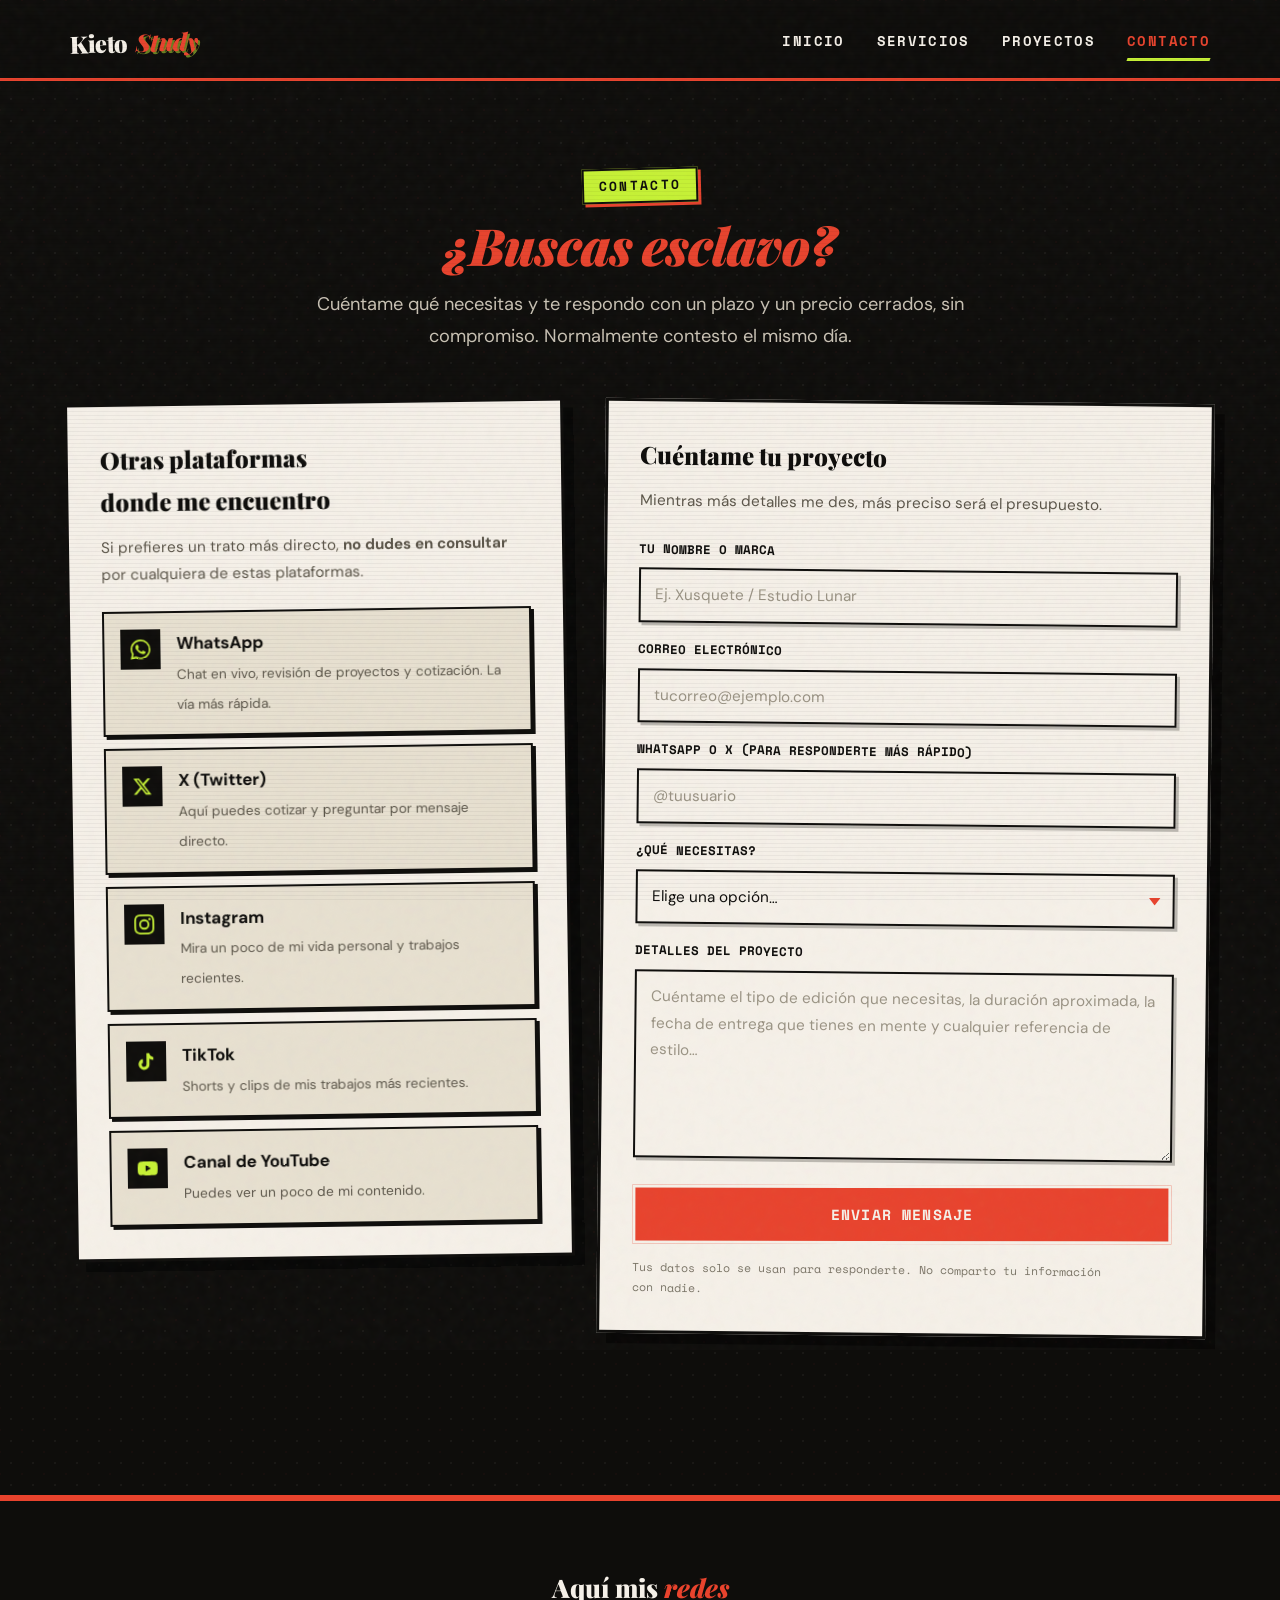
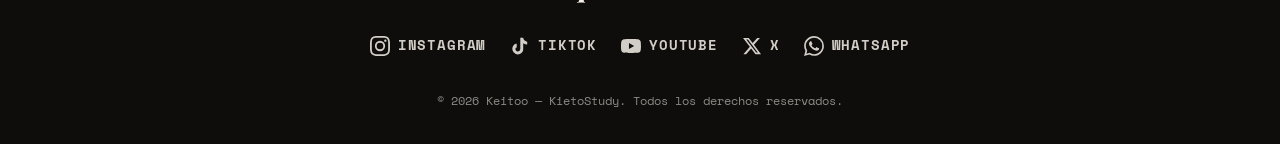
==== commit e28128c1: "Portafolio 2026: rediseño completo y redes actualizadas (IG, X, TikTok) - Nueva versión del sitio (h" ====
--- a/contacto/index.html
+++ b/contacto/index.html
@@ -5,8 +5,8 @@
     <meta charset="UTF-8">
     <meta name="viewport" content="width=device-width, initial-scale=1.0">
     <title>Contacto | Keitoo — Editor de Video</title>
-    <meta name="description" content="Contacta a Keitoo para cotizar tu edición de video. Formulario directo, Discord, Instagram y X. Respuesta con plazo y precio claros.">
-    <meta name="theme-color" content="#F5F0E8">
+    <meta name="description" content="Contacta a Keitoo para cotizar tu edición de video. Formulario directo, WhatsApp, Instagram y X. Respuesta con plazo y precio claros.">
+    <meta name="theme-color" content="#0E0D0B">
     <link rel="canonical" href="https://keiboot.github.io/contacto/">
 
     <link rel="preconnect" href="https://fonts.googleapis.com">
@@ -59,7 +59,7 @@
 
                 <div class="encabezado-seccion encabezado-seccion--centrado">
                     <p class="etiqueta-seccion">Contacto</p>
-                    <h1 class="titulo-seccion">¿Buscas <span>esclavo?</span></h1>
+                    <h1 class="titulo-seccion titulo-kinetico" data-kinetico>¿Buscas esclavo?</h1>
                     <p class="subtitulo-seccion">
                         Cuéntame qué necesitas y te respondo con un plazo y un precio cerrados,
                         sin compromiso. Normalmente contesto el mismo día.
@@ -74,17 +74,17 @@
                         <p>Si prefieres un trato más directo, <strong>no dudes en consultar</strong> por cualquiera de estas plataformas.</p>
 
                         <div class="redes-lista">
-                            <a href="https://discord.gg/qmnj5buH" class="red-item" target="_blank" rel="noopener">
-                                <span class="red-icon" aria-hidden="true">
-                                    <svg viewBox="0 0 24 24" fill="currentColor"><path d="M20.317 4.369a19.79 19.79 0 0 0-4.885-1.515.074.074 0 0 0-.079.037c-.21.375-.444.864-.608 1.25a18.27 18.27 0 0 0-5.487 0 12.64 12.64 0 0 0-.617-1.25.077.077 0 0 0-.079-.037A19.736 19.736 0 0 0 3.677 4.37a.07.07 0 0 0-.032.027C.533 9.046-.32 13.58.099 18.057a.082.082 0 0 0 .031.057 19.9 19.9 0 0 0 5.993 3.03.078.078 0 0 0 .084-.028c.462-.63.874-1.295 1.226-1.994a.076.076 0 0 0-.041-.106 13.107 13.107 0 0 1-1.872-.892.077.077 0 0 1-.008-.128c.126-.094.252-.192.372-.291a.074.074 0 0 1 .077-.01c3.928 1.793 8.18 1.793 12.062 0a.074.074 0 0 1 .078.009c.12.099.246.198.373.292a.077.077 0 0 1-.006.127 12.3 12.3 0 0 1-1.873.891.077.077 0 0 0-.041.107c.36.698.772 1.362 1.225 1.993a.076.076 0 0 0 .084.028 19.839 19.839 0 0 0 6.002-3.03.077.077 0 0 0 .032-.054c.5-5.177-.838-9.674-3.549-13.66a.061.061 0 0 0-.031-.03zM8.02 15.331c-1.183 0-2.157-1.085-2.157-2.419 0-1.333.955-2.419 2.157-2.419 1.21 0 2.176 1.096 2.157 2.42 0 1.333-.956 2.418-2.157 2.418zm7.975 0c-1.183 0-2.157-1.085-2.157-2.419 0-1.333.955-2.419 2.157-2.419 1.21 0 2.176 1.096 2.157 2.42 0 1.333-.946 2.418-2.157 2.418z"/></svg>
-                                </span>
-                                <span class="red-texto">
-                                    <strong>Discord</strong>
+                            <a href="https://wa.me/kietoobtx" class="red-item" target="_blank" rel="noopener">
+                                <span class="red-icon" aria-hidden="true">
+                                    <svg viewBox="0 0 24 24" fill="currentColor"><path d="M17.472 14.382c-.297-.149-1.758-.867-2.03-.967-.273-.099-.471-.148-.67.15-.197.297-.767.966-.94 1.164-.173.199-.347.223-.644.075-.297-.15-1.255-.463-2.39-1.475-.883-.788-1.48-1.761-1.653-2.059-.173-.297-.018-.458.13-.606.134-.133.298-.347.446-.52.149-.174.198-.298.298-.497.099-.198.05-.371-.025-.52-.075-.149-.669-1.612-.916-2.207-.242-.579-.487-.5-.669-.51-.173-.008-.371-.01-.57-.01-.198 0-.52.074-.792.372-.272.297-1.04 1.016-1.04 2.479 0 1.462 1.065 2.875 1.213 3.074.149.198 2.096 3.2 5.077 4.487.709.306 1.262.489 1.694.625.712.227 1.36.195 1.871.118.571-.085 1.758-.719 2.006-1.413.248-.694.248-1.289.173-1.413-.074-.124-.272-.198-.57-.347m-5.421 7.403h-.004a9.87 9.87 0 01-5.031-1.378l-.361-.214-3.741.982.998-3.648-.235-.374a9.86 9.86 0 01-1.51-5.26c.001-5.45 4.436-9.884 9.888-9.884 2.64 0 5.122 1.03 6.988 2.898a9.825 9.825 0 012.893 6.994c-.003 5.45-4.437 9.884-9.885 9.884m8.413-18.297A11.815 11.815 0 0012.05 0C5.495 0 .16 5.335.157 11.892c0 2.096.547 4.142 1.588 5.945L.057 24l6.305-1.654a11.882 11.882 0 005.683 1.448h.005c6.554 0 11.89-5.335 11.893-11.893a11.821 11.821 0 00-3.48-8.413z"/></svg>
+                                </span>
+                                <span class="red-texto">
+                                    <strong>WhatsApp</strong>
                                     <span>Chat en vivo, revisión de proyectos y cotización. La vía más rápida.</span>
                                 </span>
                             </a>
 
-                            <a href="https://x.com/keitoo__" class="red-item" target="_blank" rel="noopener">
+                            <a href="https://x.com/kietoo_" class="red-item" target="_blank" rel="noopener">
                                 <span class="red-icon" aria-hidden="true">
                                     <svg viewBox="0 0 24 24" fill="currentColor"><path d="M18.244 2.25h3.308l-7.227 8.26 8.502 11.24H16.17l-5.214-6.817L4.99 21.75H1.68l7.73-8.835L1.254 2.25H8.08l4.713 6.231zm-1.161 17.52h1.833L7.084 4.126H5.117z"/></svg>
                                 </span>
@@ -94,13 +94,23 @@
                                 </span>
                             </a>
 
-                            <a href="https://www.instagram.com/keitoo_tq/" class="red-item" target="_blank" rel="noopener">
+                            <a href="https://www.instagram.com/kietoobtx/" class="red-item" target="_blank" rel="noopener">
                                 <span class="red-icon" aria-hidden="true">
                                     <svg viewBox="0 0 24 24" fill="currentColor"><path d="M12 2.163c3.204 0 3.584.012 4.85.07 3.252.148 4.771 1.691 4.919 4.919.058 1.265.069 1.645.069 4.849 0 3.205-.012 3.584-.069 4.849-.149 3.225-1.664 4.771-4.919 4.919-1.266.058-1.644.07-4.85.07-3.204 0-3.584-.012-4.849-.07-3.26-.149-4.771-1.699-4.919-4.92-.058-1.265-.07-1.644-.07-4.849 0-3.204.013-3.583.07-4.849.149-3.227 1.664-4.771 4.919-4.919 1.266-.057 1.645-.069 4.849-.069zM12 0C8.741 0 8.333.014 7.053.072 2.695.272.273 2.69.073 7.052.014 8.333 0 8.741 0 12c0 3.259.014 3.668.072 4.948.2 4.358 2.618 6.78 6.98 6.98C8.333 23.986 8.741 24 12 24c3.259 0 3.668-.014 4.948-.072 4.354-.2 6.782-2.618 6.979-6.98.059-1.28.073-1.689.073-4.948 0-3.259-.014-3.667-.072-4.947-.196-4.354-2.617-6.78-6.979-6.98C15.668.014 15.259 0 12 0zm0 5.838a6.162 6.162 0 1 0 0 12.324 6.162 6.162 0 0 0 0-12.324zM12 16a4 4 0 1 1 0-8 4 4 0 0 1 0 8zm6.406-11.845a1.44 1.44 0 1 0 0 2.881 1.44 1.44 0 0 0 0-2.881z"/></svg>
                                 </span>
                                 <span class="red-texto">
                                     <strong>Instagram</strong>
                                     <span>Mira un poco de mi vida personal y trabajos recientes.</span>
+                                </span>
+                            </a>
+
+                            <a href="https://www.tiktok.com/@__keitoo" class="red-item" target="_blank" rel="noopener">
+                                <span class="red-icon" aria-hidden="true">
+                                    <svg viewBox="0 0 24 24" fill="currentColor"><path d="M19.59 6.69a4.83 4.83 0 0 1-3.77-4.25V2h-3.45v13.67a2.89 2.89 0 0 1-2.89 2.89 2.89 2.89 0 0 1-2.31-4.64 2.93 2.93 0 0 1 .88.13V9.4a6.84 6.84 0 0 0-1-.05A6.33 6.33 0 0 0 5 20.1a6.34 6.34 0 0 0 10.86-4.43v-7a8.16 8.16 0 0 0 4.77 1.52v-3.4a4.85 4.85 0 0 1-1-.1z"/></svg>
+                                </span>
+                                <span class="red-texto">
+                                    <strong>TikTok</strong>
+                                    <span>Shorts y clips de mis trabajos más recientes.</span>
                                 </span>
                             </a>
 
@@ -143,7 +153,7 @@
                             </div>
 
                             <div class="form-group">
-                                <label for="usuario">Discord o X (para responderte más rápido)</label>
+                                <label for="usuario">WhatsApp o X (para responderte más rápido)</label>
                                 <input type="text" id="usuario" name="usuario" class="form-control"
                                        placeholder="@tuusuario" required>
                             </div>
@@ -184,21 +194,25 @@
         <div class="footer-content">
             <p class="footer-titulo">Aquí mis <span>redes</span></p>
             <nav class="footer-socials" aria-label="Redes sociales">
-                <a href="https://www.instagram.com/keitoo_tq/" target="_blank" rel="noopener me">
+                <a href="https://www.instagram.com/kietoobtx/" target="_blank" rel="noopener me">
                     <svg viewBox="0 0 24 24" fill="currentColor" aria-hidden="true"><path d="M12 2.163c3.204 0 3.584.012 4.85.07 3.252.148 4.771 1.691 4.919 4.919.058 1.265.069 1.645.069 4.849 0 3.205-.012 3.584-.069 4.849-.149 3.225-1.664 4.771-4.919 4.919-1.266.058-1.644.07-4.85.07-3.204 0-3.584-.012-4.849-.07-3.26-.149-4.771-1.699-4.919-4.92-.058-1.265-.07-1.644-.07-4.849 0-3.204.013-3.583.07-4.849.149-3.227 1.664-4.771 4.919-4.919 1.266-.057 1.645-.069 4.849-.069zM12 0C8.741 0 8.333.014 7.053.072 2.695.272.273 2.69.073 7.052.014 8.333 0 8.741 0 12c0 3.259.014 3.668.072 4.948.2 4.358 2.618 6.78 6.98 6.98C8.333 23.986 8.741 24 12 24c3.259 0 3.668-.014 4.948-.072 4.354-.2 6.782-2.618 6.979-6.98.059-1.28.073-1.689.073-4.948 0-3.259-.014-3.667-.072-4.947-.196-4.354-2.617-6.78-6.979-6.98C15.668.014 15.259 0 12 0zm0 5.838a6.162 6.162 0 1 0 0 12.324 6.162 6.162 0 0 0 0-12.324zM12 16a4 4 0 1 1 0-8 4 4 0 0 1 0 8zm6.406-11.845a1.44 1.44 0 1 0 0 2.881 1.44 1.44 0 0 0 0-2.881z"/></svg>
                     Instagram
+                </a>
+                <a href="https://www.tiktok.com/@__keitoo" target="_blank" rel="noopener me">
+                    <svg viewBox="0 0 24 24" fill="currentColor" aria-hidden="true"><path d="M19.59 6.69a4.83 4.83 0 0 1-3.77-4.25V2h-3.45v13.67a2.89 2.89 0 0 1-2.89 2.89 2.89 2.89 0 0 1-2.31-4.64 2.93 2.93 0 0 1 .88.13V9.4a6.84 6.84 0 0 0-1-.05A6.33 6.33 0 0 0 5 20.1a6.34 6.34 0 0 0 10.86-4.43v-7a8.16 8.16 0 0 0 4.77 1.52v-3.4a4.85 4.85 0 0 1-1-.1z"/></svg>
+                    TikTok
                 </a>
                 <a href="https://www.youtube.com/@_Keitoo" target="_blank" rel="noopener me">
                     <svg viewBox="0 0 24 24" fill="currentColor" aria-hidden="true"><path d="M23.498 6.186a3.016 3.016 0 0 0-2.122-2.136C19.505 3.545 12 3.545 12 3.545s-7.505 0-9.377.505A3.017 3.017 0 0 0 .502 6.186C0 8.07 0 12 0 12s0 3.93.502 5.814a3.016 3.016 0 0 0 2.122 2.136c1.871.505 9.376.505 9.376.505s7.505 0 9.377-.505a3.015 3.015 0 0 0 2.122-2.136C24 15.93 24 12 24 12s0-3.93-.502-5.814zM9.545 15.568V8.432L15.818 12z"/></svg>
                     YouTube
                 </a>
-                <a href="https://x.com/keitoo__" target="_blank" rel="noopener me">
+                <a href="https://x.com/kietoo_" target="_blank" rel="noopener me">
                     <svg viewBox="0 0 24 24" fill="currentColor" aria-hidden="true"><path d="M18.244 2.25h3.308l-7.227 8.26 8.502 11.24H16.17l-5.214-6.817L4.99 21.75H1.68l7.73-8.835L1.254 2.25H8.08l4.713 6.231zm-1.161 17.52h1.833L7.084 4.126H5.117z"/></svg>
                     X
                 </a>
-                <a href="https://discord.gg/qmnj5buH" target="_blank" rel="noopener me">
-                    <svg viewBox="0 0 24 24" fill="currentColor" aria-hidden="true"><path d="M20.317 4.369a19.79 19.79 0 0 0-4.885-1.515.074.074 0 0 0-.079.037c-.21.375-.444.864-.608 1.25a18.27 18.27 0 0 0-5.487 0 12.64 12.64 0 0 0-.617-1.25.077.077 0 0 0-.079-.037A19.736 19.736 0 0 0 3.677 4.37a.07.07 0 0 0-.032.027C.533 9.046-.32 13.58.099 18.057a.082.082 0 0 0 .031.057 19.9 19.9 0 0 0 5.993 3.03.078.078 0 0 0 .084-.028c.462-.63.874-1.295 1.226-1.994a.076.076 0 0 0-.041-.106 13.107 13.107 0 0 1-1.872-.892.077.077 0 0 1-.008-.128c.126-.094.252-.192.372-.291a.074.074 0 0 1 .077-.01c3.928 1.793 8.18 1.793 12.062 0a.074.074 0 0 1 .078.009c.12.099.246.198.373.292a.077.077 0 0 1-.006.127 12.3 12.3 0 0 1-1.873.891.077.077 0 0 0-.041.107c.36.698.772 1.362 1.225 1.993a.076.076 0 0 0 .084.028 19.839 19.839 0 0 0 6.002-3.03.077.077 0 0 0 .032-.054c.5-5.177-.838-9.674-3.549-13.66a.061.061 0 0 0-.031-.03zM8.02 15.331c-1.183 0-2.157-1.085-2.157-2.419 0-1.333.955-2.419 2.157-2.419 1.21 0 2.176 1.096 2.157 2.42 0 1.333-.956 2.418-2.157 2.418zm7.975 0c-1.183 0-2.157-1.085-2.157-2.419 0-1.333.955-2.419 2.157-2.419 1.21 0 2.176 1.096 2.157 2.42 0 1.333-.946 2.418-2.157 2.418z"/></svg>
-                    Discord
+                <a href="https://wa.me/kietoobtx" target="_blank" rel="noopener me">
+                    <svg viewBox="0 0 24 24" fill="currentColor" aria-hidden="true"><path d="M17.472 14.382c-.297-.149-1.758-.867-2.03-.967-.273-.099-.471-.148-.67.15-.197.297-.767.966-.94 1.164-.173.199-.347.223-.644.075-.297-.15-1.255-.463-2.39-1.475-.883-.788-1.48-1.761-1.653-2.059-.173-.297-.018-.458.13-.606.134-.133.298-.347.446-.52.149-.174.198-.298.298-.497.099-.198.05-.371-.025-.52-.075-.149-.669-1.612-.916-2.207-.242-.579-.487-.5-.669-.51-.173-.008-.371-.01-.57-.01-.198 0-.52.074-.792.372-.272.297-1.04 1.016-1.04 2.479 0 1.462 1.065 2.875 1.213 3.074.149.198 2.096 3.2 5.077 4.487.709.306 1.262.489 1.694.625.712.227 1.36.195 1.871.118.571-.085 1.758-.719 2.006-1.413.248-.694.248-1.289.173-1.413-.074-.124-.272-.198-.57-.347m-5.421 7.403h-.004a9.87 9.87 0 01-5.031-1.378l-.361-.214-3.741.982.998-3.648-.235-.374a9.86 9.86 0 01-1.51-5.26c.001-5.45 4.436-9.884 9.888-9.884 2.64 0 5.122 1.03 6.988 2.898a9.825 9.825 0 012.893 6.994c-.003 5.45-4.437 9.884-9.885 9.884m8.413-18.297A11.815 11.815 0 0012.05 0C5.495 0 .16 5.335.157 11.892c0 2.096.547 4.142 1.588 5.945L.057 24l6.305-1.654a11.882 11.882 0 005.683 1.448h.005c6.554 0 11.89-5.335 11.893-11.893a11.821 11.821 0 00-3.48-8.413z"/></svg>
+                    WhatsApp
                 </a>
             </nav>
             <p class="footer-copy">
--- a/style.css
+++ b/style.css
@@ -1,37 +1,42 @@
-/* ==============================================
-   KIETOSTUDY — PORTAFOLIO 2026
-   Paleta crema editorial · Keitoo
-   ============================================== */
-
-@import url('https://fonts.googleapis.com/css2?family=Playfair+Display:ital,wght@0,500;0,600;0,700;0,800;0,900;1,400;1,600&family=DM+Sans:ital,opsz,wght@0,9..40,300;0,9..40,400;0,9..40,500;0,9..40,600;0,9..40,700;1,9..40,400&display=swap');
+/* ==========================================================================
+   KIETOSTUDY — EDICIÓN PUNK (2026)
+   Zine fotocopiado · Stop motion · Motion graphics · Collage
+   Esencia original intacta: crema + rojo Keitoo + Playfair/DM Sans.
+   Base nueva: pared negra, papeles pegados con cinta, sellos, halftone.
+   ========================================================================== */
+
+@import url('https://fonts.googleapis.com/css2?family=Playfair+Display:ital,wght@0,500;0,700;0,900;1,700;1,900&family=DM+Sans:ital,opsz,wght@0,9..40,400;0,9..40,500;0,9..40,700;1,9..40,400&family=Space+Mono:ital,wght@0,400;0,700;1,400&display=swap');
 
 :root {
-    /* Color */
-    --fondo-principal: #F5F0E8;
-    --fondo-tarjeta: #FFFFFF;
-    --fondo-tarjeta-alt: #EDE8DF;
-    --fondo-oscuro: #17150F;
-    --texto-principal: #1A1A1A;
-    --texto-secundario: #6B6560;
-    --texto-terciario: #948D85;
-    --acento-rojo: #E8432D;
-    --acento-rojo-oscuro: #C4351F;
-    --acento-dorado: #C9A84C;
-    --acento-rojo-suave: rgba(232, 67, 45, 0.08);
-    --acento-dorado-suave: rgba(201, 168, 76, 0.12);
-    --borde-sutil: rgba(26, 26, 26, 0.09);
-    --borde-fuerte: rgba(26, 26, 26, 0.16);
-
-    /* Sombras */
-    --sombra-suave: 0 2px 8px rgba(26, 26, 26, 0.04), 0 8px 24px rgba(26, 26, 26, 0.05);
-    --sombra-elevada: 0 4px 12px rgba(26, 26, 26, 0.05), 0 16px 44px rgba(26, 26, 26, 0.09);
-    --sombra-flotante: 0 8px 20px rgba(26, 26, 26, 0.07), 0 24px 64px rgba(26, 26, 26, 0.12);
-
-    /* Radios */
-    --radio-xs: 8px;
-    --radio-sm: 12px;
-    --radio-md: 18px;
-    --radio-lg: 26px;
+    /* Paleta: tinta + papel + rojo Keitoo + acentos punk */
+    --tinta: #0E0D0B;
+    --tinta-2: #1A1814;
+    --humo: #2A2722;
+    --papel: #F5F0E8;
+    --papel-sucio: #E7E0D0;
+    --papel-viejo: #D9D0BB;
+    --rojo: #E8432D;
+    --rojo-oscuro: #B32E1C;
+    --acido: #C6F135;
+    --rosa: #FF4FA0;
+    --dorado: #C9A84C;
+    --cian: #3DE0FF;
+    --texto-claro: #F5F0E8;
+    --texto-humo: #C9C2B4;
+    --borde-tinta: 3px solid var(--tinta);
+    --borde-papel: 3px solid var(--papel);
+
+    /* Sombras duras de fotocopia */
+    --sombra-dura: 6px 6px 0 var(--tinta);
+    --sombra-dura-suave: 4px 4px 0 var(--tinta);
+    --sombra-dura-clara: 6px 6px 0 var(--papel);
+    --sombra-roja: 6px 6px 0 var(--rojo);
+
+    /* Radios — casi none: el punk no redondea */
+    --radio-xs: 3px;
+    --radio-sm: 5px;
+    --radio-md: 8px;
+    --radio-lg: 12px;
     --radio-pill: 999px;
 
     /* Espaciado */
@@ -51,18 +56,23 @@
     --ancho-texto: 68ch;
     --alto-header: 72px;
 
-    /* Movimiento */
-    --transicion: 0.35s cubic-bezier(0.22, 0.61, 0.36, 1);
-    --transicion-rapida: 0.2s cubic-bezier(0.22, 0.61, 0.36, 1);
+    /* Movimiento: puros fotogramas */
+    --stop-2: steps(2, end);
+    --stop-3: steps(3, end);
+    --stop-4: steps(4, end);
+    --stop-6: steps(6, end);
+    --stop-8: steps(8, end);
+    --transicion: 0.3s cubic-bezier(0.22, 0.61, 0.36, 1);
 
     /* Tipografía */
     --fuente-display: 'Playfair Display', Georgia, 'Times New Roman', serif;
     --fuente-cuerpo: 'DM Sans', -apple-system, BlinkMacSystemFont, 'Segoe UI', sans-serif;
-}
-
-/* ==============================================
+    --fuente-mono: 'Space Mono', 'Courier New', monospace;
+}
+
+/* ==========================================================================
    RESET
-   ============================================== */
+   ========================================================================== */
 *,
 *::before,
 *::after {
@@ -78,11 +88,11 @@
 }
 
 body {
-    background-color: var(--fondo-principal);
-    color: var(--texto-principal);
+    background-color: var(--tinta);
+    color: var(--texto-claro);
     font-family: var(--fuente-cuerpo);
-    font-size: 1rem;
-    line-height: 1.7;
+    font-size: 1.0625rem;
+    line-height: 1.75;
     padding-top: var(--alto-header);
     overflow-x: hidden;
     -webkit-font-smoothing: antialiased;
@@ -90,6 +100,12 @@
     display: flex;
     flex-direction: column;
     min-height: 100vh;
+    /* Halftone de pared */
+    background-image:
+        radial-gradient(rgba(245, 240, 232, 0.05) 1px, transparent 1.5px),
+        radial-gradient(rgba(232, 67, 45, 0.04) 1px, transparent 1.5px);
+    background-size: 22px 22px, 22px 22px;
+    background-position: 0 0, 11px 11px;
 }
 
 body > main {
@@ -104,60 +120,50 @@
     display: block;
 }
 
-img {
-    height: auto;
-}
-
-a {
-    text-decoration: none;
-    color: inherit;
-}
-
-button,
-input,
-textarea,
-select {
-    font: inherit;
-    color: inherit;
-}
-
-h1, h2, h3, h4, h5, h6 {
-    text-wrap: balance;
-}
-
-p {
-    text-wrap: pretty;
-}
+img { height: auto; }
+a { text-decoration: none; color: inherit; }
+button, input, textarea, select { font: inherit; color: inherit; }
+h1, h2, h3, h4, h5, h6 { text-wrap: balance; }
+p { text-wrap: pretty; }
 
 ::selection {
-    background: var(--acento-rojo);
-    color: #FFF;
-}
-
-/* Foco visible y accesible en todo el sitio */
+    background: var(--rojo);
+    color: var(--papel);
+}
+
 :focus-visible {
-    outline: 2px solid var(--acento-rojo);
+    outline: 3px solid var(--acido);
     outline-offset: 3px;
     border-radius: var(--radio-xs);
 }
 
-/* Enlace de salto para lectores de pantalla / teclado */
+/* Scrollbar punk */
+::-webkit-scrollbar { width: 12px; }
+::-webkit-scrollbar-track { background: var(--tinta); }
+::-webkit-scrollbar-thumb {
+    background: var(--rojo);
+    border: 3px solid var(--tinta);
+}
+::-webkit-scrollbar-thumb:hover { background: var(--acido); }
+
 .skip-link {
     position: absolute;
     top: -200px;
     left: var(--esp-4);
-    z-index: 2000;
-    background: var(--acento-rojo);
-    color: #FFF;
+    z-index: 3000;
+    background: var(--acido);
+    color: var(--tinta);
     padding: var(--esp-3) var(--esp-5);
-    border-radius: var(--radio-sm);
-    font-weight: 600;
-    transition: top var(--transicion-rapida);
-}
-
-.skip-link:focus {
-    top: var(--esp-4);
-}
+    font-family: var(--fuente-mono);
+    font-weight: 700;
+    text-transform: uppercase;
+    letter-spacing: 0.08em;
+    border: var(--borde-tinta);
+    box-shadow: var(--sombra-dura-suave);
+    transition: top var(--stop-2);
+}
+
+.skip-link:focus { top: var(--esp-4); }
 
 .sr-only {
     position: absolute;
@@ -171,136 +177,146 @@
     border: 0;
 }
 
-/* ==============================================
-   LAYOUT
-   ============================================== */
 .container {
-    width: 100%;
-    max-width: var(--ancho-contenido);
+    width: min(100% - 2.5rem, var(--ancho-contenido));
     margin-inline: auto;
-    padding-inline: var(--esp-5);
-}
-
-.seccion {
-    padding-block: var(--esp-9);
-}
-
-.seccion--compacta {
-    padding-block: var(--esp-8);
-}
-
-.seccion--alt {
-    background-color: var(--fondo-tarjeta);
-    border-block: 1px solid var(--borde-sutil);
-}
-
-/* ==============================================
-   TIPOGRAFÍA DE SECCIÓN
-   ============================================== */
-.etiqueta-seccion {
-    display: inline-flex;
+}
+
+/* ==========================================================================
+   CAPAS GLOBALES: GRANO + SCANLINES (todas las páginas, solo con CSS)
+   ========================================================================== */
+body::before {
+    content: '';
+    position: fixed;
+    inset: -50%;
+    width: 200%;
+    height: 200%;
+    pointer-events: none;
+    z-index: 2600;
+    opacity: 0.55;
+    background-image: url("data:image/svg+xml,%3Csvg viewBox='0 0 200 200' xmlns='http://www.w3.org/2000/svg'%3E%3Cfilter id='n'%3E%3CfeTurbulence type='fractalNoise' baseFrequency='0.9' numOctaves='2' stitchTiles='stitch'/%3E%3C/filter%3E%3Crect width='100%25' height='100%25' filter='url(%23n)' opacity='0.06'/%3E%3C/svg%3E");
+    animation: grano 0.55s steps(4) infinite;
+}
+
+body::after {
+    content: '';
+    position: fixed;
+    inset: 0;
+    pointer-events: none;
+    z-index: 2590;
+    background: repeating-linear-gradient(
+        0deg,
+        rgba(0, 0, 0, 0.12) 0 1px,
+        transparent 1px 4px
+    );
+    opacity: 0.35;
+    animation: scanline-drift 8s steps(16) infinite;
+}
+
+@keyframes grano {
+    0%   { transform: translate(0, 0); }
+    25%  { transform: translate(-2%, 1%); }
+    50%  { transform: translate(1%, -2%); }
+    75%  { transform: translate(-1%, 2%); }
+    100% { transform: translate(2%, -1%); }
+}
+
+@keyframes scanline-drift {
+    from { background-position: 0 0; }
+    to   { background-position: 0 64px; }
+}
+
+/* ==========================================================================
+   BARRA TIMELINE (scroll = playhead)
+   ========================================================================== */
+.barra-timeline {
+    position: fixed;
+    top: 0;
+    left: 0;
+    right: 0;
+    height: 6px;
+    background: var(--humo);
+    z-index: 2200;
+    border-bottom: 2px solid var(--tinta);
+}
+
+.barra-timeline__relleno {
+    height: 100%;
+    width: 0%;
+    background: repeating-linear-gradient(
+        90deg,
+        var(--rojo) 0 14px,
+        var(--rojo-oscuro) 14px 16px
+    );
+}
+
+.barra-timeline__marca {
+    position: absolute;
+    top: 0;
+    width: 2px;
+    height: 100%;
+    background: var(--acido);
+}
+
+/* ==========================================================================
+   HEADER
+   ========================================================================== */
+.encabezado-sitio {
+    position: fixed;
+    top: 6px;
+    left: 0;
+    right: 0;
+    z-index: 2000;
+    background: rgba(14, 13, 11, 0.94);
+    backdrop-filter: blur(8px);
+    border-bottom: 3px solid var(--rojo);
+    transition: box-shadow var(--transicion);
+}
+
+.encabezado-sitio.desplazado {
+    box-shadow: 0 6px 0 rgba(232, 67, 45, 0.35);
+}
+
+.nav-container {
+    width: min(100% - 2.5rem, var(--ancho-contenido));
+    margin-inline: auto;
+    height: var(--alto-header);
+    display: flex;
     align-items: center;
-    gap: var(--esp-3);
-    font-size: 0.75rem;
-    font-weight: 700;
-    letter-spacing: 0.16em;
-    text-transform: uppercase;
-    color: var(--acento-rojo);
-    margin-bottom: var(--esp-4);
-}
-
-.etiqueta-seccion::before {
-    content: '';
-    width: 28px;
-    height: 1px;
-    background: var(--acento-rojo);
-    opacity: 0.5;
-}
-
-.titulo-seccion {
-    font-family: var(--fuente-display);
-    font-size: clamp(2rem, 1.4rem + 2.4vw, 2.9rem);
-    font-weight: 700;
-    line-height: 1.15;
-    letter-spacing: -0.02em;
-    color: var(--texto-principal);
-    margin-bottom: var(--esp-4);
-}
-
-.titulo-seccion span {
-    color: var(--acento-rojo);
-    font-style: italic;
-}
-
-.subtitulo-seccion {
-    color: var(--texto-secundario);
-    font-size: 1.05rem;
-    max-width: 56ch;
-    margin-bottom: var(--esp-7);
-}
-
-.encabezado-seccion {
-    margin-bottom: var(--esp-7);
-}
-
-.encabezado-seccion--centrado {
-    text-align: center;
-    display: flex;
-    flex-direction: column;
-    align-items: center;
-}
-
-.encabezado-seccion--centrado .subtitulo-seccion {
-    margin-bottom: 0;
-}
-
-/* ==============================================
-   NAVEGACIÓN
-   ============================================== */
-.encabezado-sitio {
-    background-color: rgba(245, 240, 232, 0.82);
-    backdrop-filter: blur(20px) saturate(1.4);
-    -webkit-backdrop-filter: blur(20px) saturate(1.4);
-    border-bottom: 1px solid transparent;
-    position: fixed;
-    inset: 0 0 auto 0;
-    z-index: 1000;
-    transition: border-color var(--transicion), background-color var(--transicion);
-}
-
-.encabezado-sitio.desplazado {
-    border-bottom-color: var(--borde-sutil);
-    background-color: rgba(245, 240, 232, 0.94);
-}
-
-.nav-container {
-    max-width: var(--ancho-contenido);
-    margin-inline: auto;
-    display: flex;
     justify-content: space-between;
-    align-items: center;
     gap: var(--esp-5);
-    height: var(--alto-header);
-    padding-inline: var(--esp-5);
 }
 
 .logo {
     font-family: var(--fuente-display);
+    font-weight: 900;
     font-size: 1.5rem;
-    font-weight: 800;
-    letter-spacing: -0.03em;
-    color: var(--texto-principal);
-    white-space: nowrap;
-    transition: opacity var(--transicion-rapida);
-}
-
-.logo:hover {
-    opacity: 0.7;
+    letter-spacing: -0.02em;
+    color: var(--papel);
+    display: inline-flex;
+    align-items: baseline;
+    gap: var(--esp-2);
+    transform: rotate(-1.5deg);
 }
 
 .logo span {
-    color: var(--acento-rojo);
+    color: var(--rojo);
     font-style: italic;
+    text-shadow: 2px 2px 0 rgba(198, 241, 53, 0.5);
+}
+
+.logo-badge {
+    font-family: var(--fuente-mono);
+    font-size: 0.58rem;
+    font-weight: 700;
+    letter-spacing: 0.14em;
+    text-transform: uppercase;
+    background: var(--acido);
+    color: var(--tinta);
+    padding: 2px 8px;
+    border: 2px solid var(--tinta);
+    box-shadow: 2px 2px 0 var(--rojo);
+    transform: rotate(4deg);
 }
 
 .nav-principal {
@@ -309,141 +325,140 @@
     gap: var(--esp-6);
 }
 
-.nav-principal a {
-    color: var(--texto-secundario);
-    font-weight: 500;
-    font-size: 0.95rem;
+.nav-principal a:not(.btn) {
+    font-family: var(--fuente-mono);
+    font-size: 0.85rem;
+    font-weight: 700;
+    text-transform: uppercase;
+    letter-spacing: 0.1em;
+    color: var(--papel);
     position: relative;
-    padding-block: var(--esp-2);
-    transition: color var(--transicion-rapida);
-}
-
-.nav-principal a:not(.nav-cta)::after {
+    padding: var(--esp-1) 0;
+    transition: color var(--stop-2), transform var(--stop-2);
+}
+
+.nav-principal a:not(.btn):hover {
+    color: var(--acido);
+    transform: rotate(-2deg);
+}
+
+.nav-principal a:not(.btn)::after {
     content: '';
     position: absolute;
-    bottom: 0;
     left: 0;
-    width: 0;
-    height: 2px;
-    background: var(--acento-rojo);
-    border-radius: 2px;
-    transition: width var(--transicion);
-}
-
-.nav-principal a:not(.nav-cta):hover::after,
-.nav-principal a:not(.nav-cta)[aria-current="page"]::after {
+    bottom: -3px;
     width: 100%;
-}
-
-.nav-principal a:not(.nav-cta):hover,
-.nav-principal a:not(.nav-cta)[aria-current="page"] {
-    color: var(--texto-principal);
-}
-
-.nav-cta {
-    display: inline-flex;
-}
-
-/* Botón hamburguesa (solo móvil) */
+    height: 3px;
+    background: var(--acido);
+    transform: scaleX(0) skewX(-20deg);
+    transform-origin: left;
+    transition: transform var(--stop-2);
+}
+
+.nav-principal a:not(.btn):hover::after,
+.nav-principal a[aria-current="page"]::after {
+    transform: scaleX(1) skewX(-20deg);
+}
+
+.nav-principal a[aria-current="page"] {
+    color: var(--rojo);
+}
+
 .boton-menu {
     display: none;
-    background: transparent;
-    border: 1px solid var(--borde-sutil);
-    border-radius: var(--radio-xs);
-    width: 42px;
-    height: 42px;
-    cursor: pointer;
-    align-items: center;
-    justify-content: center;
     flex-direction: column;
     gap: 5px;
-    transition: border-color var(--transicion-rapida);
-}
-
-.boton-menu:hover {
-    border-color: var(--borde-fuerte);
+    background: var(--papel);
+    border: var(--borde-tinta);
+    padding: var(--esp-2) 10px;
+    cursor: pointer;
+    box-shadow: 3px 3px 0 var(--rojo);
 }
 
 .boton-menu span {
-    display: block;
-    width: 18px;
-    height: 2px;
-    background: var(--texto-principal);
-    border-radius: 2px;
-    transition: transform var(--transicion), opacity var(--transicion-rapida);
-}
-
-.boton-menu[aria-expanded="true"] span:nth-child(1) {
-    transform: translateY(7px) rotate(45deg);
-}
-
-.boton-menu[aria-expanded="true"] span:nth-child(2) {
-    opacity: 0;
-}
-
-.boton-menu[aria-expanded="true"] span:nth-child(3) {
-    transform: translateY(-7px) rotate(-45deg);
-}
-
-/* ==============================================
+    width: 22px;
+    height: 3px;
+    background: var(--tinta);
+    transition: transform var(--stop-2), opacity var(--stop-2);
+}
+
+/* ==========================================================================
    BOTONES
-   ============================================== */
+   ========================================================================== */
 .btn {
     display: inline-flex;
     align-items: center;
     justify-content: center;
     gap: var(--esp-2);
-    padding: 13px 28px;
-    border-radius: var(--radio-pill);
-    font-family: var(--fuente-cuerpo);
-    font-weight: 600;
-    font-size: 0.95rem;
-    letter-spacing: 0.01em;
+    padding: 0.85rem 1.6rem;
+    font-family: var(--fuente-mono);
+    font-weight: 700;
+    font-size: 0.92rem;
+    text-transform: uppercase;
+    letter-spacing: 0.08em;
+    border: var(--borde-papel);
     cursor: pointer;
-    border: 1.5px solid transparent;
-    transition: background-color var(--transicion-rapida), border-color var(--transicion-rapida),
-                color var(--transicion-rapida), transform var(--transicion-rapida), box-shadow var(--transicion);
-    text-align: center;
+    transition: transform var(--stop-2), box-shadow var(--stop-2), background var(--stop-2);
+    box-shadow: var(--sombra-dura-clara);
+    background: var(--tinta-2);
+    color: var(--papel);
+    transform: rotate(-0.5deg);
+}
+
+.btn:hover {
+    transform: translate(-2px, -2px) rotate(0.5deg);
+    box-shadow: 9px 9px 0 var(--tinta), 9px 9px 0 2px var(--rojo);
+    background: var(--papel);
+    color: var(--tinta);
 }
 
 .btn:active {
-    transform: translateY(0);
-}
-
-/* Primario (mantiene el nombre .btn-glow del sitio original) */
-.btn-glow,
-.btn--primario {
-    background: var(--acento-rojo);
-    color: #FFFFFF;
-    border-color: var(--acento-rojo);
-    box-shadow: 0 4px 14px rgba(232, 67, 45, 0.22);
-}
-
-.btn-glow:hover,
-.btn--primario:hover {
-    background: var(--acento-rojo-oscuro);
-    border-color: var(--acento-rojo-oscuro);
-    color: #FFFFFF;
-    transform: translateY(-2px);
-    box-shadow: 0 10px 26px rgba(232, 67, 45, 0.3);
+    transform: translate(3px, 3px) rotate(-1deg);
+    box-shadow: 1px 1px 0 var(--papel);
+}
+
+.btn--primario,
+.btn-glow {
+    background: var(--rojo);
+    color: var(--papel);
+    border-color: var(--papel);
+}
+
+.btn-glow {
+    position: relative;
+    overflow: hidden;
+    animation: glow-rojo 2.2s steps(6) infinite;
+}
+
+@keyframes glow-rojo {
+    0%, 100% { box-shadow: var(--sombra-dura-clara), 0 0 0 0 rgba(232, 67, 45, 0.55); }
+    50%      { box-shadow: var(--sombra-dura-clara), 0 0 0 12px rgba(232, 67, 45, 0); }
+}
+
+.btn--primario:hover,
+.btn-glow:hover {
+    background: var(--acido);
+    color: var(--tinta);
+    border-color: var(--tinta);
+    box-shadow: 9px 9px 0 var(--rojo);
 }
 
 .btn--secundario {
-    background: transparent;
-    color: var(--texto-principal);
-    border-color: var(--borde-fuerte);
+    background: var(--papel);
+    color: var(--tinta);
+    border-color: var(--tinta);
+    box-shadow: var(--sombra-dura-suave);
 }
 
 .btn--secundario:hover {
-    background: var(--texto-principal);
-    border-color: var(--texto-principal);
-    color: var(--fondo-principal);
-    transform: translateY(-2px);
+    background: var(--acido);
+    color: var(--tinta);
+    box-shadow: 8px 8px 0 var(--rojo);
 }
 
 .btn--pequeno {
-    padding: 9px 20px;
-    font-size: 0.875rem;
+    padding: 0.5rem 1.05rem;
+    font-size: 0.78rem;
 }
 
 .btn--ancho {
@@ -452,134 +467,775 @@
 
 .grupo-botones {
     display: flex;
-    gap: var(--esp-3);
     flex-wrap: wrap;
-}
-
-/* ==============================================
-   BADGE DE DISPONIBILIDAD
-   ============================================== */
-.badge-estado {
-    display: inline-flex;
-    align-items: center;
-    gap: var(--esp-2);
-    background: var(--fondo-tarjeta);
-    border: 1px solid var(--borde-sutil);
-    padding: 7px 16px 7px 12px;
-    border-radius: var(--radio-pill);
-    color: var(--texto-secundario);
-    font-size: 0.8rem;
-    font-weight: 600;
-    letter-spacing: 0.04em;
-    box-shadow: var(--sombra-suave);
-}
-
-.punto-pulso {
-    width: 8px;
-    height: 8px;
-    background-color: #22A05B;
-    border-radius: 50%;
-    flex-shrink: 0;
-    animation: pulsoActivo 2s ease-out infinite;
-}
-
-@keyframes pulsoActivo {
-    0%   { box-shadow: 0 0 0 0 rgba(34, 160, 91, 0.5); }
-    70%  { box-shadow: 0 0 0 7px rgba(34, 160, 91, 0); }
-    100% { box-shadow: 0 0 0 0 rgba(34, 160, 91, 0); }
-}
-
-/* ==============================================
+    gap: var(--esp-4);
+    margin-top: var(--esp-5);
+}
+
+/* ==========================================================================
+   ETIQUETAS Y TÍTULOS
+   ========================================================================== */
+.etiqueta-seccion {
+    display: inline-block;
+    font-family: var(--fuente-mono);
+    font-size: 0.82rem;
+    font-weight: 700;
+    letter-spacing: 0.18em;
+    text-transform: uppercase;
+    color: var(--tinta);
+    background: var(--acido);
+    padding: 0.25rem 0.9rem;
+    border: 2px solid var(--tinta);
+    box-shadow: 3px 3px 0 var(--rojo);
+    margin-bottom: var(--esp-4);
+    transform: rotate(-1.5deg);
+}
+
+.titulo-seccion {
+    font-family: var(--fuente-display);
+    font-size: clamp(2rem, 5vw, 3.2rem);
+    font-weight: 900;
+    line-height: 1.05;
+    letter-spacing: -0.02em;
+    color: var(--papel);
+    margin-bottom: var(--esp-4);
+}
+
+.titulo-seccion span,
+.cta-final h2 span,
+.footer-titulo span {
+    color: var(--rojo);
+    font-style: italic;
+}
+
+.subtitulo-seccion {
+    color: var(--texto-humo);
+    font-size: 1.14rem;
+    max-width: 56ch;
+}
+
+/* Grito hip-hop del hero: grande, itálico, sombra dura */
+.hero-grito {
+    display: inline-block;
+    font-family: var(--fuente-display);
+    font-style: italic;
+    font-weight: 900;
+    font-size: clamp(1.7rem, 4.4vw, 2.8rem);
+    line-height: 1.05;
+    text-transform: uppercase;
+    letter-spacing: 0.01em;
+    color: var(--acido);
+    text-shadow: 4px 4px 0 var(--rojo);
+    border-bottom: 4px dashed var(--papel);
+    padding-bottom: 8px;
+    margin-bottom: var(--esp-5);
+    transform: rotate(-1.5deg);
+}
+
+.encabezado-seccion { margin-bottom: var(--esp-7); }
+.encabezado-seccion--centrado { text-align: center; }
+.encabezado-seccion--centrado .subtitulo-seccion { margin-inline: auto; }
+
+/* Título kinético: letras que saltan como stop motion */
+.titulo-kinetico .letra,
+.hero-titulo .letra {
+    display: inline-block;
+    animation: letra-stop 0.45s var(--stop-3) both;
+}
+
+@keyframes letra-stop {
+    0%   { transform: translateY(0.55em) rotate(8deg) scale(0.8); opacity: 0; }
+    60%  { transform: translateY(-0.1em) rotate(-4deg) scale(1.06); opacity: 1; }
+    100% { transform: translateY(0) rotate(0) scale(1); opacity: 1; }
+}
+
+/* Glitch RGB (motion graphics) */
+.glitch {
+    position: relative;
+    display: inline-block;
+}
+
+.glitch::before,
+.glitch::after {
+    content: attr(data-text);
+    position: absolute;
+    inset: 0;
+    overflow: hidden;
+    opacity: 0;
+    pointer-events: none;
+}
+
+.glitch:hover::before,
+.glitch-activo::before {
+    opacity: 1;
+    color: var(--cian);
+    transform: translate(-3px, 1px);
+    animation: glitch-a 0.35s steps(3) infinite;
+}
+
+.glitch:hover::after,
+.glitch-activo::after {
+    opacity: 1;
+    color: var(--rosa);
+    transform: translate(3px, -1px);
+    animation: glitch-b 0.35s steps(3) infinite reverse;
+}
+
+@keyframes glitch-a {
+    0%   { clip-path: inset(0 0 72% 0); }
+    33%  { clip-path: inset(28% 0 42% 0); }
+    66%  { clip-path: inset(58% 0 12% 0); }
+    100% { clip-path: inset(10% 0 66% 0); }
+}
+
+@keyframes glitch-b {
+    0%   { clip-path: inset(66% 0 4% 0); }
+    33%  { clip-path: inset(12% 0 70% 0); }
+    66%  { clip-path: inset(44% 0 30% 0); }
+    100% { clip-path: inset(0 0 80% 0); }
+}
+
+/* ==========================================================================
+   SECCIONES
+   ========================================================================== */
+.seccion {
+    padding: var(--esp-9) 0;
+    position: relative;
+}
+
+.seccion--alt {
+    background: var(--papel);
+    color: var(--tinta);
+    border-block: 4px solid var(--tinta);
+    box-shadow: inset 0 10px 0 rgba(14, 13, 11, 0.08);
+    /* borde rasgado arriba/abajo */
+    clip-path: polygon(
+        0 8px, 3% 0, 7% 10px, 12% 2px, 18% 12px, 24% 0, 30% 8px, 37% 2px,
+        44% 10px, 51% 0, 58% 8px, 65% 2px, 72% 12px, 79% 0, 86% 8px, 92% 2px,
+        97% 10px, 100% 0, 100% calc(100% - 8px), 96% 100%, 90% calc(100% - 10px),
+        84% calc(100% - 2px), 77% calc(100% - 12px), 70% 100%, 63% calc(100% - 8px),
+        55% calc(100% - 2px), 48% calc(100% - 10px), 40% 100%, 33% calc(100% - 8px),
+        26% calc(100% - 2px), 19% calc(100% - 12px), 12% 100%, 6% calc(100% - 8px),
+        0 100%
+    );
+}
+
+.seccion--alt .titulo-seccion { color: var(--tinta); }
+.seccion--alt .titulo-seccion span { color: var(--rojo); }
+.seccion--alt .subtitulo-seccion { color: #5C564A; }
+
+.seccion--compacta {
+    padding: var(--esp-8) 0;
+}
+
+/* ==========================================================================
+   REVELAR AL SCROLL (con salto stop motion)
+   ========================================================================== */
+.js .revelar {
+    opacity: 0;
+    transform: translateY(30px) rotate(1.2deg) scale(0.98);
+    transition: opacity 0.4s var(--stop-4), transform 0.4s var(--stop-4);
+}
+
+.js .revelar.visible {
+    opacity: 1;
+    transform: translateY(0) rotate(0) scale(1);
+}
+
+/* ==========================================================================
+   STICKERS, CINTAS, SELLOS (collage)
+   ========================================================================== */
+.sticker {
+    position: absolute;
+    font-family: var(--fuente-mono);
+    font-weight: 700;
+    font-size: 0.75rem;
+    letter-spacing: 0.08em;
+    text-transform: uppercase;
+    background: var(--papel);
+    color: var(--tinta);
+    border: var(--borde-tinta);
+    box-shadow: var(--sombra-dura-suave);
+    padding: 0.35rem 0.8rem;
+    white-space: nowrap;
+    z-index: 3;
+}
+
+.sticker--rec {
+    color: var(--rojo);
+    animation: parpadeo-rec 1s steps(2) infinite;
+}
+
+.sticker--acido { background: var(--acido); }
+.sticker--rosa  { background: var(--rosa); color: var(--papel); }
+.sticker--rojo  { background: var(--rojo); color: var(--papel); }
+
+@keyframes parpadeo-rec {
+    0%, 100% { opacity: 1; }
+    50% { opacity: 0.25; }
+}
+
+/* Cinta adhesiva */
+.cinta {
+    position: absolute;
+    z-index: 4;
+    width: 120px;
+    height: 30px;
+    background: rgba(198, 241, 53, 0.55);
+    border-inline: 1px dashed rgba(14, 13, 11, 0.35);
+    backdrop-filter: blur(1px);
+}
+
+.cinta--sup-izq  { top: -14px; left: 8%;  transform: rotate(-8deg); }
+.cinta--sup-der  { top: -14px; right: 8%; transform: rotate(7deg); }
+.cinta--centro   { top: -16px; left: 50%; transform: translateX(-50%) rotate(-2deg); width: 150px; }
+.cinta--rosa     { background: rgba(255, 79, 160, 0.5); }
+.cinta--ocre     { background: rgba(201, 168, 76, 0.55); }
+
+/* Sello de goma (rubber stamp) */
+.sello {
+    display: inline-block;
+    font-family: var(--fuente-mono);
+    font-weight: 700;
+    font-size: 0.72rem;
+    letter-spacing: 0.2em;
+    text-transform: uppercase;
+    color: var(--rojo);
+    border: 3px double currentColor;
+    padding: 0.35rem 0.9rem;
+    transform: rotate(-9deg);
+    opacity: 0.85;
+    mix-blend-mode: multiply;
+}
+
+.sello--verde { color: #2F7A3A; }
+.sello--tinta { color: var(--tinta); }
+
+/* Código de barras decorativo */
+.codigo-barras {
+    height: 34px;
+    background: repeating-linear-gradient(
+        90deg,
+        currentColor 0 2px,
+        transparent 2px 4px,
+        currentColor 4px 5px,
+        transparent 5px 9px,
+        currentColor 9px 12px,
+        transparent 12px 14px
+    );
+    opacity: 0.85;
+}
+
+/* Franja de peligro */
+.banda-peligro {
+    height: 22px;
+    background: repeating-linear-gradient(
+        -45deg,
+        var(--acido) 0 16px,
+        var(--tinta) 16px 32px
+    );
+    border-block: 2px solid var(--tinta);
+}
+
+/* ==========================================================================
    HERO
-   ============================================== */
+   ========================================================================== */
 .hero {
     position: relative;
-    padding-block: var(--esp-9) var(--esp-8);
+    padding: var(--esp-9) 0 var(--esp-8);
     overflow: hidden;
-}
-
-.hero-fondo-decorativo {
+    background:
+        linear-gradient(rgba(14, 13, 11, 0.55), rgba(14, 13, 11, 0.85)),
+        repeating-linear-gradient(
+            90deg,
+            transparent 0 78px,
+            rgba(232, 67, 45, 0.12) 78px 80px
+        ),
+        var(--tinta);
+}
+
+/* Perforaciones de rollo de película */
+.hero::before,
+.hero::after {
+    content: '';
     position: absolute;
-    top: -280px;
-    right: -240px;
-    width: 760px;
-    height: 760px;
-    background: radial-gradient(circle, rgba(232, 67, 45, 0.09) 0%, rgba(201, 168, 76, 0.05) 45%, transparent 70%);
+    top: 0;
+    bottom: 0;
+    width: 28px;
+    background:
+        repeating-linear-gradient(
+            180deg,
+            var(--humo) 0 14px,
+            transparent 14px 32px
+        );
+    border-inline: 2px solid rgba(245, 240, 232, 0.15);
+}
+
+.hero::before { left: 0; }
+.hero::after  { right: 0; }
+
+.hero-decor {
+    position: absolute;
+    inset: 0;
+    pointer-events: none;
+}
+
+.hero-decor .sticker:nth-child(1) { top: 11%; right: 8%;  transform: rotate(6deg); }
+.hero-decor .sticker:nth-child(2) { bottom: 20%; left: 6%; transform: rotate(-5deg); background: var(--acido); }
+.hero-decor .sticker:nth-child(3) {
+    top: 24%; left: 10%; border: 0; background: none; box-shadow: none;
+    color: var(--dorado); font-size: 1.8rem; transform: rotate(-12deg);
+}
+.hero-decor .sticker:nth-child(4) { bottom: 32%; right: 12%; transform: rotate(3deg); background: var(--rojo); color: var(--papel); }
+
+/* Contador líder de película */
+.contador-lider {
+    position: absolute;
+    top: 15%;
+    left: 47%;
+    width: 100px;
+    height: 100px;
+    border: 3px solid rgba(245, 240, 232, 0.25);
     border-radius: 50%;
-    pointer-events: none;
-    z-index: 0;
+    display: grid;
+    place-items: center;
+}
+
+.contador-lider::before,
+.contador-lider::after {
+    content: '';
+    position: absolute;
+    background: rgba(245, 240, 232, 0.25);
+}
+
+.contador-lider::before { width: 2px; height: 100%; }
+.contador-lider::after  { width: 100%; height: 2px; }
+
+.contador-lider__numero {
+    font-family: var(--fuente-display);
+    font-size: 3.4rem;
+    font-weight: 900;
+    color: var(--papel);
+    position: relative;
+    z-index: 1;
+}
+
+/* OSD VHS */
+.vhs-osd {
+    position: absolute;
+    top: var(--esp-5);
+    right: var(--esp-6);
+    font-family: var(--fuente-mono);
+    font-size: 0.8rem;
+    color: var(--acido);
+    text-shadow: 1px 1px 0 rgba(0, 0, 0, 0.8);
+    z-index: 3;
+    display: flex;
+    gap: var(--esp-4);
+    align-items: center;
+}
+
+.vhs-osd__play {
+    animation: parpadeo-rec 1.2s steps(2) infinite;
 }
 
 .hero-contenido {
     position: relative;
-    z-index: 1;
-    max-width: 840px;
-}
-
+    z-index: 2;
+    max-width: 1060px;
+    display: grid;
+    grid-template-columns: minmax(0, 1fr) auto;
+    column-gap: var(--esp-7);
+    align-items: center;
+}
+
+.hero-texto {
+    min-width: 0;
+}
+
+/* Título tipo recorte de revista (ransom note) */
 .hero-titulo {
     font-family: var(--fuente-display);
-    font-size: clamp(2.75rem, 1.6rem + 5.2vw, 5.5rem);
+    font-size: clamp(3rem, 9.5vw, 6.2rem);
     font-weight: 900;
     line-height: 0.98;
-    letter-spacing: -0.035em;
-    color: var(--texto-principal);
-    margin-block: var(--esp-5) var(--esp-5);
-}
-
-.hero-titulo em {
-    color: var(--acento-rojo);
-    font-style: italic;
-    font-weight: 800;
+    letter-spacing: -0.03em;
+    margin: var(--esp-4) 0 var(--esp-5);
+    color: var(--papel);
+}
+
+.hero-titulo__linea { display: block; }
+
+/* Polaroid de Kevin: grande, pegada con cinta, fotocopiada, wiggle stop motion */
+.hero-retrato {
+    position: relative;
+    flex-shrink: 0;
+    width: clamp(240px, 28vw, 340px);
+    background: var(--papel);
+    padding: 14px 14px 52px;
+    border: var(--borde-tinta);
+    box-shadow: 12px 12px 0 var(--rojo);
+    transform: rotate(4deg);
+    margin: 0;
+    animation: retrato-wiggle 2.4s steps(4) 1.2s infinite;
+    transition: transform var(--stop-2), box-shadow var(--stop-2);
+    z-index: 3;
+}
+
+.hero-retrato:hover {
+    animation-play-state: paused;
+    transform: rotate(0deg) scale(1.04);
+    box-shadow: 16px 16px 0 var(--acido);
+    z-index: 6;
+}
+
+.hero-retrato img {
+    width: 100%;
+    aspect-ratio: 1;
+    object-fit: cover;
+    border: 2px solid var(--tinta);
+    /* fotocopia punk: B/N con contraste; al hover vuelve el color */
+    filter: grayscale(1) contrast(1.35) brightness(1.05);
+    transition: filter var(--stop-2);
+}
+
+.hero-retrato:hover img {
+    filter: grayscale(0) contrast(1.1);
+}
+
+.hero-retrato figcaption {
+    position: absolute;
+    bottom: 14px;
+    left: 0;
+    right: 0;
+    text-align: center;
+    font-family: var(--fuente-mono);
+    font-size: 0.82rem;
+    font-weight: 700;
+    letter-spacing: 0.12em;
+    text-transform: uppercase;
+    color: var(--tinta);
+}
+
+.cinta--retrato {
+    top: -16px;
+    left: 50%;
+    transform: translateX(-50%) rotate(-4deg);
+    width: 110px;
+    height: 30px;
+    background: rgba(198, 241, 53, 0.7);
+}
+
+@keyframes retrato-wiggle {
+    0%, 100% { transform: rotate(4deg) translateY(0); }
+    25%      { transform: rotate(2.5deg) translateY(-3px); }
+    50%      { transform: rotate(5deg) translateY(1px); }
+    75%      { transform: rotate(3deg) translateY(-2px); }
+}
+
+.hero-titulo .letra-ransom {
+    display: inline-block;
+    padding: 0 0.06em;
+    margin: 0 0.015em;
+    border: 2px solid var(--tinta);
+    box-shadow: 3px 3px 0 rgba(0, 0, 0, 0.6);
+    animation: ransom-pop 0.4s var(--stop-3) both;
+}
+
+.hero-titulo .letra-ransom.lr-rojo  { background: var(--rojo); color: var(--papel); }
+.hero-titulo .letra-ransom.lr-crema  { background: var(--papel); color: var(--tinta); }
+.hero-titulo .letra-ransom.lr-acido  { background: var(--acido); color: var(--tinta); }
+.hero-titulo .letra-ransom.lr-rosa   { background: var(--rosa); color: var(--papel); }
+.hero-titulo .letra-ransom.lr-tinta  { background: var(--tinta); color: var(--papel); border-color: var(--papel); }
+.hero-titulo .letra-ransom.lr-vacio  { background: transparent; color: var(--papel); border-color: transparent; box-shadow: none; }
+
+.hero-titulo .letra-ransom:nth-child(6n+1) { transform: rotate(-3deg); }
+.hero-titulo .letra-ransom:nth-child(6n+2) { transform: rotate(2deg) translateY(3px); }
+.hero-titulo .letra-ransom:nth-child(6n+3) { transform: rotate(-1.5deg) translateY(-2px); }
+.hero-titulo .letra-ransom:nth-child(6n+4) { transform: rotate(3.5deg); }
+.hero-titulo .letra-ransom:nth-child(6n+5) { transform: rotate(-2deg) translateY(2px); }
+.hero-titulo .letra-ransom:nth-child(6n)   { transform: rotate(1.5deg) translateY(-3px); }
+
+@keyframes ransom-pop {
+    0%   { opacity: 0; transform: scale(0.4) rotate(-14deg); }
+    70%  { opacity: 1; transform: scale(1.12); }
+    100% { opacity: 1; }
+}
+
+.rotulo-año {
+    display: inline-block;
+    font-family: var(--fuente-mono);
+    font-size: 0.3em;
+    font-weight: 700;
+    vertical-align: super;
+    background: var(--acido);
+    color: var(--tinta);
+    padding: 0.2em 0.6em;
+    border: 3px solid var(--tinta);
+    box-shadow: 4px 4px 0 var(--rojo);
+    transform: rotate(4deg);
+    margin-left: var(--esp-3);
+    animation: sm-pop 0.45s var(--stop-3) 1s both;
 }
 
 .hero-descripcion {
-    font-size: clamp(1.05rem, 1rem + 0.3vw, 1.2rem);
-    color: var(--texto-secundario);
-    max-width: 60ch;
+    font-size: 1.15rem;
+    color: var(--texto-humo);
+    max-width: 52ch;
     margin-bottom: var(--esp-6);
-}
+    background: rgba(14, 13, 11, 0.7);
+    border-left: 4px solid var(--rojo);
+    padding: var(--esp-3) var(--esp-4);
+}
+
+@keyframes disco-gira {
+    to { transform: rotate(360deg); }
+}
+
+/* Vinilo grande saliendo por detrás de la polaroid (rollo hip-hop) */
+.hero-lado {
+    display: flex;
+    flex-direction: column;
+    align-items: center;
+    gap: var(--esp-5);
+}
+
+.hero-vinilo {
+    position: absolute;
+    left: -72px;
+    bottom: 42px;
+    width: 148px;
+    height: 148px;
+    border-radius: 50%;
+    z-index: 0;
+    border: 3px solid var(--tinta);
+    box-shadow: 5px 5px 0 rgba(0, 0, 0, 0.55);
+    background:
+        radial-gradient(circle at center, var(--tinta) 0 5%, transparent 5.5%),
+        conic-gradient(
+            var(--rosa) 0 25%,
+            var(--acido) 0 50%,
+            var(--cian) 0 75%,
+            var(--rojo) 0
+        ),
+        repeating-radial-gradient(circle at center, #26221c 0 3px, #141210 3px 7px);
+    background-size: 100% 100%, 42% 42%, 100% 100%;
+    background-position: center, center, center;
+    background-repeat: no-repeat;
+    animation: disco-gira 3.4s steps(12) infinite;
+}
+
+.hero-retrato img {
+    position: relative;
+    z-index: 1;
+}
+
+/* Redes bajo la foto: solo logos */
+.hero-redes {
+    display: flex;
+    flex-wrap: wrap;
+    justify-content: center;
+    gap: var(--esp-3);
+}
+
+.hero-red {
+    width: 48px;
+    height: 48px;
+    display: grid;
+    place-items: center;
+    background: var(--tinta-2);
+    color: var(--papel);
+    border: 2px solid var(--papel);
+    box-shadow: 3px 3px 0 var(--rojo);
+    transition: transform var(--stop-2), background var(--stop-2), color var(--stop-2), box-shadow var(--stop-2);
+}
+
+.hero-red:nth-child(odd) { transform: rotate(-3deg); }
+.hero-red:nth-child(even) { transform: rotate(3deg); }
+
+.hero-red:hover,
+.hero-red:focus-visible {
+    transform: rotate(0) translateY(-3px);
+    background: var(--acido);
+    color: var(--tinta);
+    box-shadow: 5px 5px 0 var(--rojo);
+}
+
+.hero-red--wa:hover { background: #25D366; color: var(--tinta); }
+
+.hero-red svg { width: 22px; height: 22px; }
 
 .hero-acciones {
     display: flex;
-    gap: var(--esp-3);
     flex-wrap: wrap;
-    align-items: center;
-    margin-bottom: var(--esp-7);
-}
-
-/* Métricas rápidas bajo el hero */
+    gap: var(--esp-4);
+    margin-bottom: var(--esp-8);
+}
+
+/* Métricas como tickets */
 .hero-metricas {
     display: grid;
     grid-template-columns: repeat(3, minmax(0, 1fr));
-    gap: var(--esp-5);
-    max-width: 620px;
-    padding-top: var(--esp-6);
-    border-top: 1px solid var(--borde-sutil);
-}
+    gap: var(--esp-4);
+    grid-column: 1 / -1;
+    margin-top: var(--esp-7);
+}
+
+.hero-metricas > div {
+    background: var(--papel);
+    color: var(--tinta);
+    border: var(--borde-tinta);
+    box-shadow: var(--sombra-roja);
+    padding: var(--esp-4) var(--esp-5) var(--esp-5);
+    position: relative;
+    transition: transform var(--stop-2);
+}
+
+.hero-metricas > div::before {
+    content: '';
+    position: absolute;
+    top: 8px;
+    right: 8px;
+    width: 14px;
+    height: 14px;
+    border-radius: 50%;
+    background: var(--tinta);
+    box-shadow: -20px 0 0 var(--tinta), -40px 0 0 var(--tinta);
+}
+
+.hero-metricas > div:nth-child(1) { transform: rotate(-1.5deg); }
+.hero-metricas > div:nth-child(2) { transform: rotate(1deg); }
+.hero-metricas > div:nth-child(3) { transform: rotate(-0.8deg); }
+.hero-metricas > div:hover { transform: rotate(0) translateY(-4px); }
 
 .metrica-valor {
     font-family: var(--fuente-display);
-    font-size: clamp(1.6rem, 1.3rem + 1vw, 2.2rem);
-    font-weight: 800;
+    font-size: 1.8rem;
+    font-weight: 900;
     line-height: 1.1;
-    letter-spacing: -0.02em;
-    color: var(--texto-principal);
+    color: var(--tinta);
 }
 
 .metrica-valor span {
-    color: var(--acento-rojo);
+    font-size: 0.85rem;
+    color: var(--rojo);
+    font-family: var(--fuente-mono);
+    font-weight: 700;
+    text-transform: uppercase;
 }
 
 .metrica-etiqueta {
-    font-size: 0.82rem;
-    color: var(--texto-secundario);
-    line-height: 1.4;
+    font-size: 0.8rem;
+    color: #5C564A;
     margin-top: var(--esp-1);
 }
 
-/* ==============================================
-   PRESENTACIÓN + HABILIDADES
-   ============================================== */
+/* Entrada stop motion genérica */
+.sm-pop {
+    animation: sm-pop 0.4s var(--stop-3) both;
+}
+
+@keyframes sm-pop {
+    0%   { opacity: 0; transform: scale(0.85) rotate(-4deg); }
+    70%  { opacity: 1; transform: scale(1.05) rotate(1.5deg); }
+    100% { opacity: 1; transform: scale(1) rotate(0); }
+}
+
+.sm-wiggle {
+    animation: sm-wiggle 1.5s steps(4) infinite;
+}
+
+.sm-wiggle-delay {
+    animation: sm-wiggle 1.8s steps(4) 0.4s infinite;
+}
+
+@keyframes sm-wiggle {
+    0%, 100% { transform: rotate(-3deg); }
+    50%      { transform: rotate(3deg); }
+}
+
+.sm-tilt-a { --tilt: -1.2deg; }
+.sm-tilt-b { --tilt: 1.4deg; }
+.sm-tilt-c { --tilt: -0.8deg; }
+
+/* ==========================================================================
+   MARQUESINA (motion graphics)
+   ========================================================================== */
+.marquesina {
+    background: var(--rojo);
+    color: var(--papel);
+    border-block: 3px solid var(--tinta);
+    overflow: hidden;
+    padding: var(--esp-3) 0;
+    transform: rotate(-0.8deg) scale(1.03);
+    position: relative;
+    z-index: 5;
+}
+
+.marquesina--invertida {
+    background: var(--acido);
+    color: var(--tinta);
+    transform: rotate(0.8deg) scale(1.03);
+}
+
+.marquesina__pista {
+    display: flex;
+    width: max-content;
+    animation: marquesina 20s steps(80) infinite;
+    font-family: var(--fuente-display);
+    font-style: italic;
+    font-weight: 900;
+    font-size: 1.1rem;
+    letter-spacing: 0.05em;
+    text-transform: uppercase;
+    white-space: nowrap;
+}
+
+.marquesina--invertida .marquesina__pista {
+    animation-direction: reverse;
+}
+
+.marquesina__pista span { padding-right: var(--esp-4); }
+
+@keyframes marquesina {
+    from { transform: translateX(0); }
+    to   { transform: translateX(-50%); }
+}
+
+/* ==========================================================================
+   VIDEO PRESENTACIÓN (televisor pegado con cinta)
+   ========================================================================== */
+.video-presentacion {
+    position: relative;
+    aspect-ratio: 16 / 9;
+    border: 4px solid var(--papel);
+    box-shadow: 10px 10px 0 var(--rojo);
+    background: #000;
+    transform: rotate(-0.6deg);
+}
+
+.video-presentacion::after {
+    content: 'SP · PLAY';
+    position: absolute;
+    top: 10px;
+    left: 12px;
+    font-family: var(--fuente-mono);
+    font-size: 0.72rem;
+    color: var(--acido);
+    text-shadow: 1px 1px 0 #000;
+    z-index: 2;
+    animation: parpadeo-rec 1.4s steps(2) infinite;
+}
+
+.video-presentacion iframe {
+    width: 100%;
+    height: 100%;
+    border: 0;
+}
+
+/* ==========================================================================
+   SOBRE MÍ + HABILIDADES
+   ========================================================================== */
 .bloque-presentacion {
     display: grid;
     grid-template-columns: 1.15fr 0.85fr;
@@ -589,649 +1245,689 @@
 
 .presentacion-saludo {
     font-family: var(--fuente-display);
-    font-size: 1.9rem;
-    font-weight: 700;
-    letter-spacing: -0.02em;
-    color: var(--texto-principal);
-    margin-bottom: var(--esp-3);
-}
+    font-size: clamp(2rem, 4.5vw, 3rem);
+    font-weight: 900;
+    line-height: 1.05;
+    margin-bottom: var(--esp-4);
+    color: var(--papel);
+}
+
+.seccion--alt .presentacion-saludo { color: var(--tinta); }
 
 .presentacion-descripcion {
-    font-size: 1.05rem;
-    color: var(--texto-secundario);
+    color: #5C564A;
     margin-bottom: var(--esp-4);
+    max-width: var(--ancho-texto);
 }
 
 .tarjeta-habilidades {
-    background: var(--fondo-tarjeta);
-    border: 1px solid var(--borde-sutil);
-    border-radius: var(--radio-lg);
+    background: var(--papel-sucio);
+    color: var(--tinta);
+    border: var(--borde-tinta);
+    box-shadow: 10px 10px 0 var(--tinta);
     padding: var(--esp-6);
-    box-shadow: var(--sombra-suave);
+    transform: rotate(1.2deg);
+    position: relative;
+}
+
+.tarjeta-habilidades::before {
+    content: 'TOOLS · FOTOCOPIA Nº 7';
+    position: absolute;
+    top: -15px;
+    left: 50%;
+    transform: translateX(-50%) rotate(-2deg);
+    background: var(--rosa);
+    color: var(--papel);
+    font-family: var(--fuente-mono);
+    font-size: 0.66rem;
+    font-weight: 700;
+    letter-spacing: 0.14em;
+    padding: 0.25rem 0.9rem;
+    border: 2px solid var(--tinta);
+    box-shadow: 2px 2px 0 var(--tinta);
 }
 
 .tarjeta-habilidades h3 {
-    font-size: 0.75rem;
-    font-weight: 700;
-    letter-spacing: 0.14em;
+    font-family: var(--fuente-mono);
+    font-size: 0.95rem;
     text-transform: uppercase;
-    color: var(--texto-terciario);
+    letter-spacing: 0.12em;
     margin-bottom: var(--esp-5);
+    border-bottom: 3px solid var(--tinta);
+    padding-bottom: var(--esp-2);
 }
 
 .habilidades-contenedor {
-    display: flex;
-    flex-direction: column;
+    display: grid;
     gap: var(--esp-5);
 }
 
 .habilidad-item {
-    display: flex;
+    display: grid;
+    grid-template-columns: auto 1fr;
+    gap: var(--esp-4);
     align-items: center;
-    gap: var(--esp-4);
-}
+}
+
+.habilidad-info { min-width: 0; }
 
 .habilidad-icono {
     width: 46px;
     height: 46px;
-    border-radius: var(--radio-sm);
     display: grid;
     place-items: center;
-    font-family: var(--fuente-display);
-    font-size: 1.05rem;
     font-weight: 800;
-    flex-shrink: 0;
-    color: #FFFFFF;
-}
-
-.habilidad-icono.icono-pr { background: linear-gradient(135deg, #2A0A4A, #9999FF); }
-.habilidad-icono.icono-ae { background: linear-gradient(135deg, #00005B, #9999FF); }
-.habilidad-icono.icono-ps { background: linear-gradient(135deg, #001E36, #31A8FF); }
-
-.habilidad-info {
-    flex: 1;
-    min-width: 0;
-}
+    font-size: 0.95rem;
+    border: var(--borde-tinta);
+    box-shadow: 3px 3px 0 var(--tinta);
+}
+
+.icono-pr { background: #2A0A3F; color: #C9A8FF; }
+.icono-ae { background: #00005B; color: #9999FF; }
+.icono-ps { background: #001E36; color: #31A8FF; }
 
 .habilidad-nombre-fila {
     display: flex;
     justify-content: space-between;
-    align-items: baseline;
-    gap: var(--esp-3);
-    margin-bottom: var(--esp-2);
-}
-
-.habilidad-nombre {
-    font-weight: 600;
-    font-size: 0.9rem;
-    color: var(--texto-principal);
+    margin-bottom: var(--esp-1);
+    font-size: 0.92rem;
+    font-weight: 700;
 }
 
 .habilidad-porcentaje {
-    font-weight: 700;
-    font-size: 0.82rem;
-    color: var(--acento-rojo);
-    font-variant-numeric: tabular-nums;
+    font-family: var(--fuente-mono);
+    color: var(--rojo);
+    font-weight: 700;
 }
 
 .habilidad-barra-fondo {
-    width: 100%;
-    height: 6px;
-    background: var(--fondo-tarjeta-alt);
-    border-radius: var(--radio-pill);
+    height: 14px;
+    background: var(--papel);
+    border: 2px solid var(--tinta);
     overflow: hidden;
 }
 
+/* Barra que avanza en fotogramas */
 .habilidad-barra-progreso {
     height: 100%;
-    border-radius: var(--radio-pill);
     width: 0;
-    transition: width 1.4s cubic-bezier(0.16, 1, 0.3, 1);
-}
-
-.habilidad-barra-progreso.barra-pr { background: linear-gradient(90deg, #E8432D, #C9A84C); }
-.habilidad-barra-progreso.barra-ae { background: linear-gradient(90deg, #C9A84C, #E8432D); }
-.habilidad-barra-progreso.barra-ps { background: linear-gradient(90deg, #31A8FF, #0A5A94); }
-
-/* ==============================================
-   VIDEO DE PRESENTACIÓN
-   ============================================== */
-.video-presentacion {
-    width: 100%;
-    max-width: 900px;
-    margin-inline: auto;
-    aspect-ratio: 16 / 9;
-    border-radius: var(--radio-lg);
-    overflow: hidden;
-    box-shadow: var(--sombra-flotante);
-    border: 1px solid var(--borde-sutil);
-    background: var(--fondo-tarjeta-alt);
-    position: relative;
-}
-
-.video-presentacion iframe {
-    width: 100%;
-    height: 100%;
-    border: none;
-}
-
-/* ==============================================
-   SERVICIOS
-   ============================================== */
+    background: repeating-linear-gradient(
+        45deg,
+        var(--rojo) 0 8px,
+        var(--rojo-oscuro) 8px 16px
+    );
+    transition: width 0.9s steps(10);
+}
+
+.barra-ae { background: repeating-linear-gradient(45deg, var(--dorado) 0 8px, #A8893A 8px 16px); }
+.barra-ps { background: repeating-linear-gradient(45deg, var(--tinta) 0 8px, #3A3A3A 8px 16px); }
+
+/* ==========================================================================
+   SERVICIOS (parches cosidos)
+   ========================================================================== */
 .servicios-grid {
     display: grid;
-    grid-template-columns: repeat(auto-fit, minmax(280px, 1fr));
+    grid-template-columns: repeat(3, minmax(0, 1fr));
     gap: var(--esp-5);
 }
 
 .servicio-card {
-    background: var(--fondo-tarjeta);
-    border: 1px solid var(--borde-sutil);
-    border-radius: var(--radio-lg);
+    background: var(--papel);
+    color: var(--tinta);
+    border: var(--borde-tinta);
+    box-shadow: var(--sombra-roja);
     padding: var(--esp-6);
-    box-shadow: var(--sombra-suave);
-    transition: transform var(--transicion), box-shadow var(--transicion), border-color var(--transicion);
-    display: flex;
-    flex-direction: column;
+    transform: rotate(var(--tilt, 0deg));
+    transition: transform var(--stop-2), box-shadow var(--stop-2);
+    position: relative;
+}
+
+.servicio-card::before {
+    /* costura */
+    content: '';
+    position: absolute;
+    inset: 8px;
+    border: 2px dashed rgba(14, 13, 11, 0.35);
+    pointer-events: none;
 }
 
 .servicio-card:hover {
-    transform: translateY(-4px);
-    border-color: var(--acento-dorado);
-    box-shadow: var(--sombra-elevada);
+    transform: rotate(0deg) translateY(-6px);
+    box-shadow: 12px 12px 0 var(--acido);
 }
 
 .servicio-icono {
-    width: 48px;
-    height: 48px;
-    border-radius: var(--radio-sm);
+    width: 58px;
+    height: 58px;
     display: grid;
     place-items: center;
-    background: var(--acento-rojo-suave);
-    color: var(--acento-rojo);
+    background: var(--tinta);
+    border: 3px solid var(--tinta);
+    color: var(--acido);
     margin-bottom: var(--esp-5);
-    flex-shrink: 0;
-}
-
-.servicio-icono svg {
-    width: 24px;
-    height: 24px;
-}
+    transform: rotate(-4deg);
+    box-shadow: 4px 4px 0 var(--rojo);
+}
+
+.servicio-icono svg { width: 28px; height: 28px; }
 
 .servicio-card h3 {
     font-family: var(--fuente-display);
     font-size: 1.35rem;
-    font-weight: 700;
-    letter-spacing: -0.015em;
+    font-weight: 900;
     margin-bottom: var(--esp-3);
 }
 
 .servicio-card > p {
-    color: var(--texto-secundario);
+    color: #5C564A;
     font-size: 0.95rem;
-    margin-bottom: var(--esp-5);
+    margin-bottom: var(--esp-4);
 }
 
 .servicio-lista {
     list-style: none;
-    display: flex;
-    flex-direction: column;
+    display: grid;
     gap: var(--esp-2);
-    margin-top: auto;
-    padding-top: var(--esp-4);
-    border-top: 1px solid var(--borde-sutil);
 }
 
 .servicio-lista li {
-    display: flex;
-    align-items: flex-start;
-    gap: var(--esp-3);
+    position: relative;
+    padding-left: var(--esp-5);
     font-size: 0.9rem;
-    color: var(--texto-secundario);
-    line-height: 1.5;
+    color: #3E3931;
+    font-family: var(--fuente-mono);
+    font-size: 0.82rem;
 }
 
 .servicio-lista li::before {
-    content: '';
-    width: 6px;
-    height: 6px;
-    border-radius: 50%;
-    background: var(--acento-dorado);
-    flex-shrink: 0;
-    margin-top: 9px;
-}
-
-/* ==============================================
-   PROCESO (TIMELINE)
-   ============================================== */
-.proceso-grid {
+    content: '✳';
+    position: absolute;
+    left: 0;
+    color: var(--rojo);
+    font-weight: 700;
+}
+
+/* ==========================================================================
+   PROCESO — timeline de edición
+   ========================================================================== */
+.proceso-timeline {
+    position: relative;
     display: grid;
-    grid-template-columns: repeat(auto-fit, minmax(230px, 1fr));
+    grid-template-columns: repeat(4, minmax(0, 1fr));
     gap: var(--esp-5);
-    counter-reset: paso;
+    padding-top: var(--esp-6);
+}
+
+.proceso-rail {
+    position: absolute;
+    top: 0;
+    left: 0;
+    right: 0;
+    height: 10px;
+    background: var(--humo);
+    border: 2px solid var(--papel);
+    overflow: hidden;
+}
+
+.proceso-playhead {
+    position: absolute;
+    top: -5px;
+    left: 0;
+    width: 5px;
+    height: 18px;
+    background: var(--rojo);
+    box-shadow: 0 0 8px var(--rojo);
+    animation: playhead 6s steps(24) infinite;
+}
+
+@keyframes playhead {
+    from { left: 0%; }
+    to   { left: 100%; }
 }
 
 .proceso-paso {
+    background: var(--papel);
+    color: var(--tinta);
+    border: var(--borde-tinta);
+    box-shadow: var(--sombra-dura-suave);
+    padding: var(--esp-5);
     position: relative;
-    padding-top: var(--esp-6);
-    border-top: 2px solid var(--borde-sutil);
-    transition: border-color var(--transicion);
-}
-
-.proceso-paso:hover {
-    border-top-color: var(--acento-rojo);
-}
-
-.proceso-paso::before {
-    counter-increment: paso;
-    content: '0' counter(paso);
-    font-family: var(--fuente-display);
-    font-size: 0.9rem;
-    font-weight: 700;
-    letter-spacing: 0.1em;
-    color: var(--acento-rojo);
-    display: block;
+    transition: transform var(--stop-2);
+}
+
+.proceso-paso:nth-child(odd) { transform: rotate(-1deg); }
+.proceso-paso:nth-child(even) { transform: rotate(0.8deg); }
+.proceso-paso:hover { transform: rotate(0) translateY(-4px); }
+
+.proceso-clip {
+    display: inline-block;
+    font-family: var(--fuente-mono);
+    font-size: 0.66rem;
+    font-weight: 700;
+    letter-spacing: 0.16em;
+    background: var(--rojo);
+    color: var(--papel);
+    padding: 0.2rem 0.7rem;
+    border: 2px solid var(--tinta);
     margin-bottom: var(--esp-3);
+    transform: rotate(-2deg);
 }
 
 .proceso-paso h3 {
     font-family: var(--fuente-display);
     font-size: 1.2rem;
-    font-weight: 700;
-    margin-bottom: var(--esp-3);
+    font-weight: 900;
+    margin-bottom: var(--esp-2);
 }
 
 .proceso-paso p {
-    color: var(--texto-secundario);
-    font-size: 0.92rem;
-}
-
-/* ==============================================
-   CARRUSEL DE TESTIMONIOS
-   ============================================== */
+    font-size: 0.9rem;
+    color: #5C564A;
+}
+
+/* ==========================================================================
+   TESTIMONIOS — polaroids en carrusel
+   ========================================================================== */
 .carousel-wrapper {
     overflow: hidden;
-    padding-block: var(--esp-2);
-    -webkit-mask-image: linear-gradient(to right, transparent, #000 6%, #000 94%, transparent);
-    mask-image: linear-gradient(to right, transparent, #000 6%, #000 94%, transparent);
+    padding: var(--esp-6) 0 var(--esp-7);
+    mask-image: linear-gradient(90deg, transparent, #000 6%, #000 94%, transparent);
 }
 
 .carousel-track {
     display: flex;
     gap: var(--esp-5);
     width: max-content;
-    animation: desplazarCarrusel 55s linear infinite;
-}
-
-.carousel-wrapper:hover .carousel-track,
-.carousel-wrapper:focus-within .carousel-track {
-    animation-play-state: paused;
-}
-
-/* El track contiene el set original + una copia exacta,
-   por eso -50% siempre encaja sin saltos. */
-@keyframes desplazarCarrusel {
+    animation: carrusel 46s linear infinite;
+}
+
+.carousel-track:hover { animation-play-state: paused; }
+
+@keyframes carrusel {
     from { transform: translateX(0); }
-    to   { transform: translateX(calc(-50% - var(--esp-3))); }
+    to   { transform: translateX(-50%); }
 }
 
 .testimonio-card {
     width: 340px;
     flex-shrink: 0;
-    background-color: var(--fondo-principal);
-    border: 1px solid var(--borde-sutil);
-    border-radius: var(--radio-lg);
-    padding: var(--esp-6);
-    display: flex;
-    flex-direction: column;
-    gap: var(--esp-4);
-    transition: transform var(--transicion), box-shadow var(--transicion), border-color var(--transicion);
-}
-
-.seccion--alt .testimonio-card {
-    background-color: var(--fondo-principal);
-}
+    background: var(--papel);
+    color: var(--tinta);
+    border: var(--borde-tinta);
+    box-shadow: 8px 8px 0 rgba(0, 0, 0, 0.5);
+    padding: var(--esp-5);
+    padding-bottom: var(--esp-6);
+    position: relative;
+}
+
+.testimonio-card::after {
+    content: '';
+    position: absolute;
+    bottom: -12px;
+    left: 50%;
+    transform: translateX(-50%) rotate(-2deg);
+    width: 100px;
+    height: 26px;
+    background: rgba(198, 241, 53, 0.6);
+    border-inline: 1px dashed rgba(14, 13, 11, 0.3);
+}
+
+.rot-a { transform: rotate(-1.6deg); }
+.rot-b { transform: rotate(1.2deg); }
+.rot-c { transform: rotate(-0.6deg); }
 
 .testimonio-card:hover {
-    box-shadow: var(--sombra-elevada);
-    border-color: var(--acento-dorado);
-    transform: translateY(-3px);
+    z-index: 2;
+    transform: rotate(0) scale(1.04);
+    transition: transform var(--stop-2);
+    box-shadow: 12px 12px 0 var(--rojo);
 }
 
 .perfil-testimonio {
     display: flex;
     align-items: center;
     gap: var(--esp-3);
+    margin-bottom: var(--esp-4);
 }
 
 .perfil-testimonio img {
     width: 46px;
     height: 46px;
-    border-radius: 50%;
     object-fit: cover;
-    border: 2px solid var(--acento-dorado);
-    flex-shrink: 0;
+    border: 3px solid var(--tinta);
+    filter: grayscale(1) contrast(1.2);
 }
 
 .perfil-info h3 {
-    font-size: 0.95rem;
-    color: var(--texto-principal);
-    font-weight: 600;
-    line-height: 1.3;
+    font-size: 0.98rem;
+    font-weight: 700;
+    line-height: 1.2;
 }
 
 .perfil-info span {
-    font-size: 0.78rem;
-    color: var(--acento-rojo);
-    font-weight: 500;
+    font-family: var(--fuente-mono);
+    font-size: 0.72rem;
+    color: #7A7466;
+    text-transform: uppercase;
 }
 
 .comentario {
     font-size: 0.92rem;
-    color: var(--texto-secundario);
+    color: #3E3931;
     line-height: 1.65;
     font-style: italic;
 }
 
-/* ==============================================
-   PROGRAMAS QUE USO
-   ============================================== */
+/* ==========================================================================
+   GARANTÍAS
+   ========================================================================== */
+.garantias-grid {
+    display: grid;
+    grid-template-columns: repeat(3, minmax(0, 1fr));
+    gap: var(--esp-5);
+}
+
+.garantia-card {
+    background: var(--papel);
+    color: var(--tinta);
+    border: var(--borde-tinta);
+    box-shadow: var(--sombra-dura-suave);
+    padding: var(--esp-6);
+    text-align: center;
+    transform: rotate(var(--tilt, 0deg));
+    transition: transform var(--stop-2), box-shadow var(--stop-2);
+    position: relative;
+}
+
+.garantia-card:hover {
+    transform: rotate(0) translateY(-5px);
+    box-shadow: 10px 10px 0 var(--acido);
+}
+
+.garantia-icono {
+    width: 64px;
+    height: 64px;
+    margin: 0 auto var(--esp-4);
+    display: grid;
+    place-items: center;
+    background: var(--tinta);
+    color: var(--acido);
+    border: 3px solid var(--tinta);
+    transform: rotate(-5deg);
+    box-shadow: 4px 4px 0 var(--rojo);
+}
+
+.garantia-icono svg { width: 30px; height: 30px; }
+
+.garantia-card h3 {
+    font-family: var(--fuente-mono);
+    font-size: 0.95rem;
+    font-weight: 700;
+    text-transform: uppercase;
+    letter-spacing: 0.06em;
+    margin-bottom: var(--esp-2);
+}
+
+.garantia-card p {
+    font-size: 0.9rem;
+    color: #5C564A;
+}
+
+/* ==========================================================================
+   PROGRAMAS
+   ========================================================================== */
 .clientes-grid {
     display: grid;
-    grid-template-columns: repeat(auto-fit, minmax(200px, 1fr));
+    grid-template-columns: repeat(4, minmax(0, 1fr));
     gap: var(--esp-4);
-    max-width: 940px;
-    margin-inline: auto;
 }
 
 .cliente-item {
     display: flex;
     align-items: center;
-    justify-content: center;
     gap: var(--esp-3);
-    min-height: 84px;
-    padding: var(--esp-4);
-    background-color: var(--fondo-tarjeta);
-    border-radius: var(--radio-md);
-    border: 1px solid var(--borde-sutil);
-    color: var(--texto-secundario);
-    font-weight: 600;
-    font-size: 0.95rem;
-    box-shadow: var(--sombra-suave);
-    transition: transform var(--transicion), box-shadow var(--transicion),
-                border-color var(--transicion), color var(--transicion-rapida);
+    background: var(--papel);
+    color: var(--tinta);
+    border: var(--borde-tinta);
+    box-shadow: var(--sombra-dura-suave);
+    padding: var(--esp-4) var(--esp-5);
+    font-family: var(--fuente-mono);
+    font-weight: 700;
+    font-size: 0.88rem;
+    transition: transform var(--stop-2), box-shadow var(--stop-2);
+}
+
+.cliente-item:hover {
+    transform: translate(-2px, -2px) rotate(-1.5deg);
+    box-shadow: 7px 7px 0 var(--rojo);
 }
 
 .cliente-item img {
     width: 42px;
     height: 42px;
     object-fit: contain;
-    flex-shrink: 0;
-}
-
-.cliente-item:hover {
-    border-color: var(--acento-dorado);
-    color: var(--texto-principal);
-    box-shadow: var(--sombra-elevada);
-    transform: translateY(-3px);
-}
-
-/* ==============================================
-   GARANTÍAS
-   ============================================== */
-.garantias-grid {
+}
+
+/* ==========================================================================
+   FAQ
+   ========================================================================== */
+.faq-lista {
+    max-width: 760px;
+    margin-inline: auto;
     display: grid;
-    grid-template-columns: repeat(auto-fit, minmax(260px, 1fr));
-    gap: var(--esp-5);
-}
-
-.garantia-card {
-    background: var(--fondo-tarjeta);
-    border: 1px solid var(--borde-sutil);
-    padding: var(--esp-6);
-    border-radius: var(--radio-lg);
-    box-shadow: var(--sombra-suave);
-    transition: transform var(--transicion), box-shadow var(--transicion), border-color var(--transicion);
-}
-
-.garantia-card:hover {
-    border-color: var(--acento-dorado);
-    transform: translateY(-4px);
-    box-shadow: var(--sombra-elevada);
-}
-
-.garantia-icono {
-    width: 44px;
-    height: 44px;
-    border-radius: var(--radio-sm);
-    display: grid;
-    place-items: center;
-    background: var(--acento-dorado-suave);
-    color: #8A6F1F;
-    margin-bottom: var(--esp-4);
-}
-
-.garantia-icono svg {
-    width: 22px;
-    height: 22px;
-}
-
-.garantia-card h3 {
-    font-family: var(--fuente-display);
-    color: var(--texto-principal);
-    margin-bottom: var(--esp-3);
-    font-size: 1.2rem;
-    font-weight: 700;
-}
-
-.garantia-card p {
-    color: var(--texto-secundario);
-    font-size: 0.93rem;
-    line-height: 1.6;
-}
-
-/* ==============================================
-   FAQ (ACORDEÓN)
-   ============================================== */
-.faq-lista {
-    max-width: 800px;
-    margin-inline: auto;
-    display: flex;
-    flex-direction: column;
-    gap: var(--esp-3);
+    gap: var(--esp-4);
 }
 
 .faq-item {
-    background: var(--fondo-tarjeta);
-    border: 1px solid var(--borde-sutil);
-    border-radius: var(--radio-md);
+    background: var(--papel);
+    color: var(--tinta);
+    border: var(--borde-tinta);
+    box-shadow: var(--sombra-dura-suave);
     overflow: hidden;
-    transition: border-color var(--transicion), background-color var(--transicion);
-}
-
-.faq-item.abierto {
-    border-color: var(--acento-rojo);
 }
 
 .faq-question {
     width: 100%;
-    background: transparent;
-    border: none;
-    color: var(--texto-principal);
-    padding: var(--esp-5) var(--esp-6);
-    text-align: left;
-    font-family: var(--fuente-cuerpo);
-    font-size: 1rem;
-    font-weight: 600;
-    line-height: 1.5;
-    cursor: pointer;
     display: flex;
     justify-content: space-between;
     align-items: center;
     gap: var(--esp-4);
-    transition: color var(--transicion-rapida);
-}
-
-.faq-question:hover {
-    color: var(--acento-rojo);
+    text-align: left;
+    background: none;
+    border: 0;
+    padding: var(--esp-5);
+    font-weight: 700;
+    font-size: 1rem;
+    cursor: pointer;
 }
 
 .faq-toggle-icono {
-    font-size: 1.4rem;
-    font-weight: 300;
-    line-height: 1;
-    color: var(--acento-rojo);
-    transition: transform var(--transicion);
     flex-shrink: 0;
+    width: 32px;
+    height: 32px;
+    display: grid;
+    place-items: center;
+    background: var(--rojo);
+    color: var(--papel);
+    border: 2px solid var(--tinta);
+    font-family: var(--fuente-mono);
+    font-size: 1.2rem;
+    font-weight: 700;
+    box-shadow: 2px 2px 0 var(--tinta);
+    transition: transform var(--stop-2), background var(--stop-2);
 }
 
 .faq-item.abierto .faq-toggle-icono {
     transform: rotate(45deg);
+    background: var(--acido);
+    color: var(--tinta);
 }
 
 .faq-answer {
     max-height: 0;
     overflow: hidden;
-    transition: max-height var(--transicion);
+    transition: max-height 0.3s var(--stop-4);
 }
 
 .faq-answer p {
-    color: var(--texto-secundario);
+    padding: 0 var(--esp-5) var(--esp-5);
+    color: #5C564A;
     font-size: 0.95rem;
-    line-height: 1.7;
-    padding: 0 var(--esp-6) var(--esp-5);
-}
-
-/* ==============================================
-   CTA FINAL
-   ============================================== */
+}
+
+/* ==========================================================================
+   CTA FINAL (cartel pegado)
+   ========================================================================== */
 .cta-final {
-    background: var(--fondo-oscuro);
-    border-radius: var(--radio-lg);
-    padding: clamp(var(--esp-7), 5vw, var(--esp-9)) var(--esp-6);
+    position: relative;
+    background: var(--papel);
+    color: var(--tinta);
+    border: 4px solid var(--tinta);
+    box-shadow: 12px 12px 0 var(--rojo);
+    padding: var(--esp-8) var(--esp-7);
     text-align: center;
-    position: relative;
-    overflow: hidden;
-}
-
-.cta-final::before {
-    content: '';
-    position: absolute;
-    top: -50%;
-    left: 50%;
-    transform: translateX(-50%);
-    width: 700px;
-    height: 700px;
-    background: radial-gradient(circle, rgba(232, 67, 45, 0.18) 0%, transparent 65%);
-    pointer-events: none;
-}
-
-.cta-final > * {
-    position: relative;
-    z-index: 1;
+    transform: rotate(-0.6deg);
+    background-image:
+        radial-gradient(circle at 12% 12%, rgba(232, 67, 45, 0.12), transparent 42%),
+        radial-gradient(circle at 88% 88%, rgba(198, 241, 53, 0.2), transparent 42%);
 }
 
 .cta-final h2 {
     font-family: var(--fuente-display);
-    font-size: clamp(1.9rem, 1.4rem + 2.2vw, 3rem);
-    font-weight: 700;
-    line-height: 1.15;
-    letter-spacing: -0.025em;
-    color: #FFFFFF;
-    margin-bottom: var(--esp-4);
-}
-
-.cta-final h2 span {
-    color: var(--acento-rojo);
-    font-style: italic;
+    font-size: clamp(1.8rem, 4.5vw, 2.8rem);
+    font-weight: 900;
+    margin-bottom: var(--esp-3);
 }
 
 .cta-final p {
-    color: rgba(245, 240, 232, 0.7);
-    font-size: 1.05rem;
-    max-width: 52ch;
-    margin: 0 auto var(--esp-6);
-}
-
-.cta-final .grupo-botones {
+    color: #5C564A;
+    max-width: 48ch;
+    margin-inline: auto;
+}
+
+.cta-final .grupo-botones { justify-content: center; }
+
+.cta-final .cinta { top: -15px; }
+
+/* ==========================================================================
+   FOOTER
+   ========================================================================== */
+.universal-footer {
+    background: var(--tinta);
+    color: var(--papel);
+    padding: var(--esp-8) 0 var(--esp-6);
+    margin-top: var(--esp-8);
+    border-top: 6px solid var(--rojo);
+    position: relative;
+}
+
+.footer-content {
+    width: min(100% - 2.5rem, var(--ancho-contenido));
+    margin-inline: auto;
+    text-align: center;
+}
+
+.footer-titulo {
+    font-family: var(--fuente-display);
+    font-size: 1.6rem;
+    font-weight: 900;
+    margin-bottom: var(--esp-5);
+}
+
+.footer-socials {
+    display: flex;
+    flex-wrap: wrap;
     justify-content: center;
-}
-
-.cta-final .btn--secundario {
-    color: #FFFFFF;
-    border-color: rgba(245, 240, 232, 0.3);
-}
-
-.cta-final .btn--secundario:hover {
-    background: #FFFFFF;
-    border-color: #FFFFFF;
-    color: var(--texto-principal);
-}
-
-/* ==============================================
+    gap: var(--esp-5);
+    margin-bottom: var(--esp-6);
+}
+
+.footer-socials a {
+    display: inline-flex;
+    align-items: center;
+    gap: var(--esp-2);
+    font-family: var(--fuente-mono);
+    font-size: 0.85rem;
+    font-weight: 700;
+    text-transform: uppercase;
+    letter-spacing: 0.06em;
+    opacity: 0.85;
+    transition: opacity var(--stop-2), transform var(--stop-2), color var(--stop-2);
+}
+
+.footer-socials a:hover {
+    opacity: 1;
+    color: var(--acido);
+    transform: translateY(-3px) rotate(-2deg);
+}
+
+.footer-socials svg { width: 20px; height: 20px; }
+
+.footer-copy {
+    font-family: var(--fuente-mono);
+    font-size: 0.78rem;
+    opacity: 0.55;
+}
+
+/* ==========================================================================
    PÁGINA PROYECTOS — FILTROS
-   ============================================== */
+   ========================================================================== */
 .filtros-container {
     display: flex;
     justify-content: center;
+    flex-wrap: wrap;
     gap: var(--esp-3);
-    margin-bottom: var(--esp-8);
-    flex-wrap: wrap;
+    margin-bottom: var(--esp-7);
 }
 
 .btn-filtro {
-    background: transparent;
-    color: var(--texto-secundario);
-    border: 1.5px solid var(--borde-sutil);
-    padding: 9px 24px;
-    border-radius: var(--radio-pill);
-    font-family: var(--fuente-cuerpo);
-    font-size: 0.9rem;
-    font-weight: 600;
+    font-family: var(--fuente-mono);
+    font-weight: 700;
+    font-size: 0.82rem;
+    text-transform: uppercase;
+    letter-spacing: 0.06em;
+    background: var(--papel);
+    color: var(--tinta);
+    border: var(--borde-tinta);
+    padding: 0.55rem 1.2rem;
     cursor: pointer;
-    transition: background-color var(--transicion-rapida), color var(--transicion-rapida),
-                border-color var(--transicion-rapida), box-shadow var(--transicion);
-}
-
-.btn-filtro span {
-    opacity: 0.6;
-    font-weight: 500;
-}
+    box-shadow: var(--sombra-dura-suave);
+    transform: rotate(-1deg);
+    transition: transform var(--stop-2), background var(--stop-2), box-shadow var(--stop-2);
+}
+
+.btn-filtro:nth-child(even) { transform: rotate(1deg); }
 
 .btn-filtro:hover {
-    border-color: var(--borde-fuerte);
-    color: var(--texto-principal);
+    background: var(--papel-sucio);
+    transform: rotate(0) translateY(-2px);
 }
 
 .btn-filtro[aria-pressed="true"] {
-    background: var(--acento-rojo);
-    color: #FFFFFF;
-    border-color: var(--acento-rojo);
-    box-shadow: 0 4px 14px rgba(232, 67, 45, 0.22);
-}
-
-.seccion-proyectos {
-    margin-bottom: var(--esp-8);
-}
-
-.seccion-proyectos[hidden] {
-    display: none;
-}
+    background: var(--rojo);
+    color: var(--papel);
+    box-shadow: 5px 5px 0 var(--acido);
+    transform: rotate(-2deg) scale(1.04);
+}
+
+.btn-filtro span { opacity: 0.7; }
+
+.seccion-proyectos { margin-bottom: var(--esp-8); }
+.seccion-proyectos[hidden] { display: none; }
 
 .titulo-grupo {
     font-family: var(--fuente-display);
-    color: var(--texto-principal);
+    font-size: 1.6rem;
+    font-weight: 900;
+    color: var(--papel);
     margin-bottom: var(--esp-5);
-    font-size: 1.35rem;
-    font-weight: 700;
-    letter-spacing: -0.015em;
-    border-bottom: 1px solid var(--borde-sutil);
-    padding-bottom: var(--esp-3);
-}
-
-/* ==============================================
-   TARJETAS DE VIDEO (THUMBNAIL + CLIC)
-   ============================================== */
+    padding-left: var(--esp-4);
+    border-left: 6px solid var(--rojo);
+}
+
+/* ==========================================================================
+   TARJETAS DE VIDEO
+   ========================================================================== */
 .portfolio-grid {
     display: grid;
     grid-template-columns: repeat(2, minmax(0, 1fr));
@@ -1245,134 +1941,133 @@
 }
 
 .video-card {
-    background-color: var(--fondo-tarjeta);
-    border-radius: var(--radio-lg);
-    border: 1px solid var(--borde-sutil);
+    background: var(--papel);
+    border: var(--borde-tinta);
+    border-radius: 0;
     overflow: hidden;
-    box-shadow: var(--sombra-suave);
     cursor: pointer;
     text-align: left;
-    width: 100%;
     padding: 0;
-    font: inherit;
-    color: inherit;
     display: flex;
     flex-direction: column;
-    transition: transform var(--transicion), box-shadow var(--transicion), border-color var(--transicion);
-}
-
-.video-card:hover {
-    transform: translateY(-4px);
-    border-color: var(--acento-dorado);
-    box-shadow: var(--sombra-elevada);
+    box-shadow: var(--sombra-dura-suave);
+    transition: transform var(--stop-2), box-shadow var(--stop-2);
+    transform: rotate(var(--tilt, -0.5deg));
+}
+
+.video-card:nth-child(even) { --tilt: 0.7deg; }
+
+.video-card:hover,
+.video-card:focus-visible {
+    transform: rotate(0) translateY(-5px);
+    box-shadow: 10px 10px 0 var(--rojo);
 }
 
 .video-thumbnail {
+    position: relative;
     display: block;
-    width: 100%;
     aspect-ratio: 16 / 9;
-    background-color: var(--fondo-tarjeta-alt);
     overflow: hidden;
-    position: relative;
-}
-
-.video-card--corto .video-thumbnail {
-    aspect-ratio: 9 / 16;
+    background: var(--humo);
+    border-bottom: 3px solid var(--tinta);
+}
+
+.video-thumbnail::before {
+    content: '';
+    position: absolute;
+    inset: 0;
+    z-index: 1;
+    background: repeating-linear-gradient(
+        0deg,
+        rgba(0, 0, 0, 0.1) 0 1px,
+        transparent 1px 3px
+    );
+    pointer-events: none;
 }
 
 .video-thumbnail img {
     width: 100%;
     height: 100%;
     object-fit: cover;
-    transition: transform 0.5s cubic-bezier(0.22, 0.61, 0.36, 1);
+    filter: grayscale(0.25) contrast(1.08);
+    transition: transform var(--stop-3), filter var(--stop-2);
 }
 
 .video-card:hover .video-thumbnail img {
-    transform: scale(1.06);
-}
-
-.video-thumbnail::after {
-    content: '';
-    position: absolute;
-    inset: 0;
-    background: linear-gradient(to top, rgba(23, 21, 15, 0.45), transparent 45%);
-    opacity: 0;
-    transition: opacity var(--transicion);
-}
-
-.video-card:hover .video-thumbnail::after {
-    opacity: 1;
+    transform: scale(1.07);
+    filter: grayscale(0) contrast(1.12);
+}
+
+.video-card--corto .video-thumbnail {
+    aspect-ratio: 9 / 16;
 }
 
 .play-icon {
     position: absolute;
     top: 50%;
     left: 50%;
-    transform: translate(-50%, -50%) scale(0.9);
+    transform: translate(-50%, -50%) scale(0.7);
     width: 58px;
     height: 58px;
-    border-radius: 50%;
-    background: rgba(255, 255, 255, 0.94);
+    background: var(--rojo);
+    color: var(--papel);
+    border: 3px solid var(--papel);
     display: grid;
     place-items: center;
-    color: var(--acento-rojo);
+    z-index: 2;
     opacity: 0;
-    pointer-events: none;
-    z-index: 2;
-    box-shadow: 0 6px 24px rgba(0, 0, 0, 0.28);
-    transition: opacity var(--transicion), transform var(--transicion);
-}
-
-.play-icon svg {
-    width: 22px;
-    height: 22px;
-    margin-left: 3px;
-}
+    transition: opacity var(--stop-2), transform var(--stop-2);
+    box-shadow: 4px 4px 0 rgba(0, 0, 0, 0.6);
+    clip-path: polygon(8% 0, 100% 0, 100% 88%, 92% 100%, 0 100%, 0 12%);
+}
+
+.play-icon svg { width: 26px; height: 26px; }
 
 .video-card:hover .play-icon,
 .video-card:focus-visible .play-icon {
     opacity: 1;
-    transform: translate(-50%, -50%) scale(1);
+    transform: translate(-50%, -50%) scale(1) rotate(-4deg);
 }
 
 .video-info {
     display: block;
-    padding: var(--esp-4) var(--esp-5) var(--esp-5);
+    padding: var(--esp-4);
 }
 
 .video-titulo {
     display: block;
     font-family: var(--fuente-display);
+    font-weight: 900;
     font-size: 1.05rem;
-    font-weight: 700;
-    line-height: 1.35;
-    margin-bottom: 2px;
-    color: var(--texto-principal);
+    color: var(--tinta);
+    line-height: 1.2;
 }
 
 .video-desc {
     display: block;
-    font-size: 0.85rem;
-    line-height: 1.4;
-    color: var(--texto-secundario);
-}
-
-/* ==============================================
+    font-family: var(--fuente-mono);
+    font-size: 0.72rem;
+    text-transform: uppercase;
+    letter-spacing: 0.08em;
+    color: var(--rojo);
+    margin-top: var(--esp-1);
+}
+
+/* ==========================================================================
    MODAL DE VIDEO
-   ============================================== */
+   ========================================================================== */
 .modal-overlay {
     position: fixed;
     inset: 0;
-    background: rgba(23, 21, 15, 0.88);
-    backdrop-filter: blur(14px);
-    -webkit-backdrop-filter: blur(14px);
-    z-index: 2000;
+    background: rgba(14, 13, 11, 0.92);
+    z-index: 2500;
     display: grid;
     place-items: center;
     padding: var(--esp-5);
     opacity: 0;
     visibility: hidden;
-    transition: opacity var(--transicion), visibility var(--transicion);
+    transition: opacity var(--stop-2), visibility var(--stop-2);
+    backdrop-filter: blur(4px);
 }
 
 .modal-overlay.activo {
@@ -1382,496 +2077,406 @@
 
 .modal-content {
     position: relative;
-    width: 100%;
-    max-width: 940px;
-    aspect-ratio: 16 / 9;
-    max-height: 82vh;
-    background: #000;
-    border-radius: var(--radio-md);
-    box-shadow: 0 24px 70px rgba(0, 0, 0, 0.55);
-    transform: scale(0.96) translateY(16px);
-    transition: transform var(--transicion);
-}
-
-.modal-overlay.activo .modal-content {
-    transform: scale(1) translateY(0);
+    width: min(100%, 960px);
+    background: var(--tinta-2);
+    border: 4px solid var(--papel);
+    box-shadow: 12px 12px 0 var(--rojo);
+    padding: var(--esp-4);
 }
 
 .modal-content.formato-vertical {
-    max-width: min(420px, 46vh);
-    aspect-ratio: 9 / 16;
+    width: min(100%, 420px);
 }
 
 .modal-content iframe {
     width: 100%;
-    height: 100%;
-    border: none;
-    border-radius: var(--radio-md);
+    aspect-ratio: 16 / 9;
+    border: 0;
+    background: #000;
+}
+
+.modal-content.formato-vertical iframe {
+    aspect-ratio: 9 / 16;
 }
 
 .cerrar-modal {
     position: absolute;
-    top: -46px;
-    right: 0;
-    width: 38px;
-    height: 38px;
-    color: #FFFFFF;
-    font-size: 1.9rem;
-    line-height: 1;
+    top: -18px;
+    right: -18px;
+    width: 44px;
+    height: 44px;
+    background: var(--acido);
+    color: var(--tinta);
+    border: 3px solid var(--tinta);
+    font-size: 1.5rem;
+    font-weight: 700;
     cursor: pointer;
-    background: transparent;
-    border: none;
-    display: grid;
-    place-items: center;
-    border-radius: 50%;
-    transition: color var(--transicion-rapida), transform var(--transicion-rapida);
-}
-
-.cerrar-modal:hover {
-    color: var(--acento-rojo);
-    transform: scale(1.12);
-}
-
-/* ==============================================
+    box-shadow: 3px 3px 0 var(--rojo);
+    transition: transform var(--stop-2);
+    z-index: 2;
+}
+
+.cerrar-modal:hover { transform: rotate(90deg) scale(1.08); }
+
+/* ==========================================================================
    PÁGINA CONTACTO
-   ============================================== */
+   ========================================================================== */
 .contacto-wrapper {
     display: grid;
-    grid-template-columns: 0.95fr 1.05fr;
-    gap: var(--esp-7);
-    background-color: var(--fondo-tarjeta);
-    border-radius: var(--radio-lg);
-    border: 1px solid var(--borde-sutil);
-    padding: clamp(var(--esp-5), 3vw, var(--esp-8));
-    box-shadow: var(--sombra-elevada);
-}
-
-.contacto-info h2 {
-    font-family: var(--fuente-display);
-    font-size: 1.5rem;
-    font-weight: 700;
-    letter-spacing: -0.015em;
-    margin-bottom: var(--esp-3);
-}
-
-.contacto-info > p {
-    margin-bottom: var(--esp-6);
-    color: var(--texto-secundario);
-    font-size: 0.98rem;
-}
-
-.redes-lista {
-    display: flex;
-    flex-direction: column;
-    gap: var(--esp-3);
-}
-
-.red-item {
-    display: flex;
-    align-items: center;
-    gap: var(--esp-4);
-    padding: var(--esp-4);
-    background-color: var(--fondo-principal);
-    border-radius: var(--radio-md);
-    border: 1px solid var(--borde-sutil);
-    transition: border-color var(--transicion-rapida), background-color var(--transicion-rapida), transform var(--transicion);
-}
-
-.red-item:hover {
-    border-color: var(--acento-dorado);
-    background-color: var(--acento-dorado-suave);
-    transform: translateX(4px);
-}
-
-.red-icon {
-    width: 42px;
-    height: 42px;
-    border-radius: var(--radio-sm);
-    display: grid;
-    place-items: center;
-    background: var(--fondo-tarjeta);
-    border: 1px solid var(--borde-sutil);
-    color: var(--texto-principal);
-    flex-shrink: 0;
-}
-
-.red-icon svg {
-    width: 20px;
-    height: 20px;
-}
-
-.red-texto {
-    display: flex;
-    flex-direction: column;
-    min-width: 0;
-}
-
-.red-texto strong {
-    color: var(--texto-principal);
-    font-size: 0.95rem;
-    line-height: 1.4;
-}
-
-.red-texto span {
-    color: var(--texto-secundario);
-    font-size: 0.82rem;
-    line-height: 1.45;
-}
-
-/* Formulario */
+    grid-template-columns: 0.9fr 1.1fr;
+    gap: var(--esp-6);
+    align-items: start;
+}
+
+.contacto-info,
+.contacto-formulario {
+    background: var(--papel);
+    color: var(--tinta);
+    border: var(--borde-tinta);
+    box-shadow: 10px 10px 0 rgba(0, 0, 0, 0.5);
+    padding: var(--esp-6);
+    position: relative;
+}
+
+.contacto-info { transform: rotate(-0.8deg); }
+.contacto-formulario { transform: rotate(0.6deg); }
+
+.contacto-info h2,
 .contacto-formulario h2 {
     font-family: var(--fuente-display);
     font-size: 1.5rem;
-    font-weight: 700;
-    letter-spacing: -0.015em;
+    font-weight: 900;
     margin-bottom: var(--esp-3);
 }
 
+.contacto-info > p,
 .contacto-formulario > p {
-    margin-bottom: var(--esp-6);
-    color: var(--texto-secundario);
-    font-size: 0.98rem;
-}
-
+    color: #5C564A;
+    font-size: 0.95rem;
+    margin-bottom: var(--esp-5);
+}
+
+.redes-lista {
+    display: grid;
+    gap: var(--esp-3);
+}
+
+.red-item {
+    display: flex;
+    gap: var(--esp-4);
+    align-items: flex-start;
+    background: var(--papel-sucio);
+    border: 2px solid var(--tinta);
+    padding: var(--esp-4);
+    box-shadow: 3px 3px 0 var(--tinta);
+    transition: transform var(--stop-2), box-shadow var(--stop-2), background var(--stop-2);
+}
+
+.red-item:hover {
+    transform: translate(-2px, -2px) rotate(-0.5deg);
+    box-shadow: 6px 6px 0 var(--rojo);
+    background: var(--papel);
+}
+
+.red-icon {
+    flex-shrink: 0;
+    width: 40px;
+    height: 40px;
+    display: grid;
+    place-items: center;
+    background: var(--tinta);
+    color: var(--acido);
+    border: 2px solid var(--tinta);
+}
+
+.red-icon svg { width: 20px; height: 20px; }
+
+.red-texto strong {
+    display: block;
+    font-weight: 700;
+}
+
+.red-texto span {
+    font-size: 0.85rem;
+    color: #5C564A;
+}
+
+/* Formulario */
 .form-group {
     margin-bottom: var(--esp-4);
 }
 
 .form-group label {
     display: block;
-    font-size: 0.85rem;
-    font-weight: 600;
-    color: var(--texto-principal);
+    font-family: var(--fuente-mono);
+    font-size: 0.78rem;
+    font-weight: 700;
+    text-transform: uppercase;
+    letter-spacing: 0.08em;
     margin-bottom: var(--esp-2);
+    color: var(--tinta);
 }
 
 .form-control {
     width: 100%;
-    padding: 13px 16px;
-    background-color: var(--fondo-principal);
-    border: 1.5px solid var(--borde-sutil);
-    border-radius: var(--radio-sm);
-    color: var(--texto-principal);
+    background: var(--papel);
+    color: var(--tinta);
+    border: 2px solid var(--tinta);
+    padding: 0.75rem 0.9rem;
     font-family: var(--fuente-cuerpo);
     font-size: 0.95rem;
-    transition: border-color var(--transicion-rapida), box-shadow var(--transicion-rapida);
-}
-
-textarea.form-control {
-    resize: vertical;
-    min-height: 130px;
-    line-height: 1.6;
-}
-
-select.form-control {
-    cursor: pointer;
+    box-shadow: 3px 3px 0 rgba(14, 13, 11, 0.25);
+    transition: box-shadow var(--stop-2), transform var(--stop-2), border-color var(--stop-2);
+    border-radius: 0;
     appearance: none;
-    background-image: url("data:image/svg+xml,%3Csvg xmlns='http://www.w3.org/2000/svg' viewBox='0 0 24 24' fill='none' stroke='%236B6560' stroke-width='2.5' stroke-linecap='round'%3E%3Cpath d='M6 9l6 6 6-6'/%3E%3C/svg%3E");
-    background-repeat: no-repeat;
-    background-position: right 14px center;
-    background-size: 16px;
-    padding-right: 40px;
-}
+}
+
+.form-control::placeholder { color: #9A9384; }
 
 .form-control:focus {
     outline: none;
-    border-color: var(--acento-rojo);
-    box-shadow: 0 0 0 3px var(--acento-rojo-suave);
-}
-
-.form-control::placeholder {
-    color: var(--texto-terciario);
-}
+    border-color: var(--rojo);
+    box-shadow: 5px 5px 0 var(--acido);
+    transform: rotate(-0.4deg);
+}
+
+select.form-control {
+    background-image: url("data:image/svg+xml,%3Csvg xmlns='http://www.w3.org/2000/svg' width='12' height='8'%3E%3Cpath d='M0 0l6 8 6-8z' fill='%23E8432D'/%3E%3C/svg%3E");
+    background-repeat: no-repeat;
+    background-position: right 12px center;
+    padding-right: 36px;
+}
+
+textarea.form-control { resize: vertical; min-height: 130px; }
 
 .form-nota {
-    font-size: 0.82rem;
-    color: var(--texto-terciario);
     margin-top: var(--esp-4);
+    font-family: var(--fuente-mono);
+    font-size: 0.72rem;
+    color: #7A7466;
+}
+
+/* ==========================================================================
+   PÁGINAS DE ERROR / GRACIAS
+   ========================================================================== */
+.error-404 {
+    padding: var(--esp-10) 0;
     text-align: center;
-    line-height: 1.5;
-}
-
-/* ==============================================
-   PIE DE PÁGINA
-   ============================================== */
-.universal-footer {
-    background-color: var(--fondo-oscuro);
-    padding: var(--esp-8) var(--esp-5) var(--esp-6);
-    text-align: center;
-    margin-top: auto;
-    flex-shrink: 0;
-}
-
-.footer-content {
-    display: flex;
-    flex-direction: column;
-    align-items: center;
-    gap: var(--esp-5);
-    max-width: var(--ancho-contenido);
-    margin-inline: auto;
-}
-
-.footer-titulo {
+}
+
+.error-codigo {
     font-family: var(--fuente-display);
-    font-size: 1.5rem;
-    font-weight: 600;
-    color: #F5F0E8;
-    letter-spacing: -0.015em;
-}
-
-.footer-titulo span {
-    color: var(--acento-rojo);
-    font-style: italic;
-}
-
-.footer-socials {
-    display: flex;
-    gap: var(--esp-3);
-    flex-wrap: wrap;
-    justify-content: center;
-}
-
-.footer-socials a {
+    font-size: clamp(6rem, 18vw, 11rem);
+    font-weight: 900;
+    line-height: 1;
+    color: var(--rojo);
+    text-shadow: 6px 6px 0 var(--papel), 12px 12px 0 rgba(198, 241, 53, 0.6);
+    animation: sm-wiggle 2s steps(4) infinite;
+    margin-bottom: var(--esp-4);
+}
+
+.badge-estado {
     display: inline-flex;
     align-items: center;
     gap: var(--esp-2);
-    color: rgba(245, 240, 232, 0.62);
-    font-size: 0.9rem;
-    font-weight: 500;
-    padding: 9px 18px;
-    border: 1px solid rgba(245, 240, 232, 0.14);
-    border-radius: var(--radio-pill);
-    transition: color var(--transicion-rapida), border-color var(--transicion-rapida),
-                background-color var(--transicion-rapida), transform var(--transicion-rapida);
-}
-
-.footer-socials a svg {
-    width: 16px;
-    height: 16px;
-}
-
-.footer-socials a:hover {
-    color: var(--fondo-oscuro);
-    background-color: var(--acento-dorado);
-    border-color: var(--acento-dorado);
-    transform: translateY(-2px);
-}
-
-.footer-copy {
-    color: rgba(245, 240, 232, 0.38);
-    font-size: 0.83rem;
-    border-top: 1px solid rgba(245, 240, 232, 0.1);
-    padding-top: var(--esp-5);
-    width: 100%;
-}
-
-.footer-copy span {
-    color: rgba(245, 240, 232, 0.62);
-    font-weight: 600;
-}
-
-/* ==============================================
-   PÁGINA 404
-   ============================================== */
-.error-404 {
-    min-height: 62vh;
-    display: flex;
-    flex-direction: column;
-    align-items: center;
-    justify-content: center;
-    text-align: center;
-    padding-block: var(--esp-9);
-}
-
-.error-codigo {
-    font-family: var(--fuente-display);
-    font-size: clamp(5rem, 3rem + 12vw, 11rem);
-    font-weight: 900;
-    line-height: 0.9;
-    letter-spacing: -0.05em;
-    color: var(--acento-rojo);
-    margin-bottom: var(--esp-4);
-}
-
-/* ==============================================
-   ANIMACIÓN DE ENTRADA AL HACER SCROLL
-   Se aplica solo si hay JS (la clase .js la pone
-   un script en el <head>). Sin JS, todo visible.
-   ============================================== */
-.js .revelar {
-    opacity: 0;
-    transform: translateY(24px);
-    transition: opacity 0.7s ease-out, transform 0.7s cubic-bezier(0.22, 0.61, 0.36, 1);
-}
-
-.js .revelar.visible {
-    opacity: 1;
-    transform: none;
-}
-
-/* ==============================================
+    font-family: var(--fuente-mono);
+    font-size: 0.8rem;
+    font-weight: 700;
+    text-transform: uppercase;
+    letter-spacing: 0.1em;
+    background: var(--acido);
+    color: var(--tinta);
+    border: var(--borde-tinta);
+    padding: 0.4rem 1rem;
+    box-shadow: 3px 3px 0 var(--rojo);
+}
+
+.punto-pulso {
+    width: 10px;
+    height: 10px;
+    border-radius: 50%;
+    background: var(--rojo);
+    animation: parpadeo-rec 1s steps(2) infinite;
+}
+
+/* ==========================================================================
    RESPONSIVE
-   ============================================== */
-@media (max-width: 980px) {
+   ========================================================================== */
+@media (max-width: 1024px) {
+    .hero-contenido {
+        grid-template-columns: 1fr;
+        justify-items: center;
+        text-align: center;
+    }
+
+    .hero-texto { width: 100%; }
+
+    .hero-texto .hero-descripcion { margin-inline: auto; }
+
+    .hero-texto .hero-acciones { justify-content: center; }
+
+    .hero-retrato {
+        order: 2;
+        margin: var(--esp-6) auto var(--esp-3);
+    }
+
+    .hero-metricas {
+        order: 3;
+        margin-top: var(--esp-5);
+        text-align: left;
+    }
+
+    .servicios-grid,
+    .garantias-grid {
+        grid-template-columns: repeat(2, minmax(0, 1fr));
+    }
+
+    .proceso-timeline {
+        grid-template-columns: repeat(2, minmax(0, 1fr));
+    }
+
+    .proceso-rail { display: none; }
+
+    .clientes-grid {
+        grid-template-columns: repeat(2, minmax(0, 1fr));
+    }
+
     .bloque-presentacion {
-        grid-template-columns: 1fr;
-        gap: var(--esp-6);
-    }
-
-    .contacto-wrapper {
         grid-template-columns: 1fr;
         gap: var(--esp-7);
     }
 
+    .contacto-wrapper {
+        grid-template-columns: 1fr;
+    }
+
+    .contador-lider { display: none; }
+
     .shorts-grid {
         grid-template-columns: repeat(3, minmax(0, 1fr));
     }
 }
 
 @media (max-width: 860px) {
-    :root {
-        --esp-9: 72px;
-    }
-
-    /* Menú hamburguesa */
-    .boton-menu {
-        display: flex;
-    }
+    .boton-menu { display: flex; }
 
     .nav-principal {
         position: fixed;
-        inset: var(--alto-header) 0 auto 0;
+        top: calc(var(--alto-header) + 6px);
+        left: 0;
+        right: 0;
+        background: var(--tinta-2);
+        border-bottom: 4px solid var(--rojo);
         flex-direction: column;
         align-items: stretch;
         gap: 0;
-        background: var(--fondo-principal);
-        border-bottom: 1px solid var(--borde-sutil);
-        padding: var(--esp-3) var(--esp-5) var(--esp-5);
-        box-shadow: var(--sombra-elevada);
-        transform: translateY(-12px);
-        opacity: 0;
-        visibility: hidden;
-        transition: opacity var(--transicion-rapida), transform var(--transicion-rapida), visibility var(--transicion-rapida);
+        padding: var(--esp-4) var(--esp-5) var(--esp-5);
+        transform: translateY(-130%);
+        transition: transform 0.3s var(--stop-4);
+        box-shadow: 0 10px 0 rgba(0, 0, 0, 0.5);
     }
 
-    .nav-principal.abierto {
-        transform: translateY(0);
-        opacity: 1;
-        visibility: visible;
+    .nav-principal.abierto { transform: translateY(0); }
+
+    .nav-principal a {
+        padding: var(--esp-3) 0;
+        border-bottom: 1px solid rgba(245, 240, 232, 0.12);
     }
 
-    .nav-principal a:not(.nav-cta) {
-        padding: var(--esp-4) 0;
-        border-bottom: 1px solid var(--borde-sutil);
-        font-size: 1.05rem;
+    .nav-principal .nav-cta {
+        margin-top: var(--esp-4);
+        justify-content: center;
+        border-bottom: 0;
     }
 
-    /* El CTA conserva su forma de botón dentro del menú desplegable */
-    .nav-principal .nav-cta {
-        margin-top: var(--esp-5);
-        padding: 13px 28px;
-        font-size: 0.95rem;
+    .boton-menu[aria-expanded="true"] span:nth-child(1) {
+        transform: translateY(8px) rotate(45deg);
     }
 
-    .hero-metricas {
-        grid-template-columns: 1fr;
-        gap: var(--esp-4);
+    .boton-menu[aria-expanded="true"] span:nth-child(2) { opacity: 0; }
+
+    .boton-menu[aria-expanded="true"] span:nth-child(3) {
+        transform: translateY(-8px) rotate(-45deg);
     }
 
+    .hero-metricas { grid-template-columns: 1fr; }
+
+    .vhs-osd { display: none; }
+
+    .hero-decor .sticker:nth-child(2),
+    .hero-decor .sticker:nth-child(4) { display: none; }
+
+    .shorts-grid {
+        grid-template-columns: repeat(2, minmax(0, 1fr));
+    }
+}
+
+@media (max-width: 640px) {
+    .servicios-grid,
+    .garantias-grid,
+    .proceso-timeline,
+    .clientes-grid,
     .portfolio-grid {
         grid-template-columns: 1fr;
     }
 
     .shorts-grid {
-        grid-template-columns: repeat(2, minmax(0, 1fr));
-    }
-
-    .modal-content.formato-vertical {
-        max-width: min(340px, 42vh);
-    }
-
-    .cerrar-modal {
-        top: -44px;
-    }
-}
-
-@media (max-width: 520px) {
-    .container {
-        padding-inline: var(--esp-4);
-    }
-
-    .testimonio-card {
-        width: 280px;
-        padding: var(--esp-5);
-    }
-
-    .shorts-grid {
         grid-template-columns: 1fr;
-        max-width: 300px;
+        max-width: 320px;
         margin-inline: auto;
     }
 
-    .grupo-botones .btn {
-        width: 100%;
+    .hero { padding-top: var(--esp-7); }
+
+    .hero::before,
+    .hero::after { width: 14px; }
+
+    .hero-retrato {
+        width: min(74vw, 300px);
+        padding: 12px 12px 46px;
+        box-shadow: 9px 9px 0 var(--rojo);
     }
 
-    .faq-question {
-        padding: var(--esp-4) var(--esp-5);
-        font-size: 0.95rem;
+    .hero-retrato figcaption { font-size: 0.72rem; bottom: 12px; }
+
+    .cinta--retrato { width: 92px; height: 26px; }
+
+    .now-playing {
+        font-size: 0.6rem;
+        padding: 0.4rem 0.7rem;
     }
 
-    .faq-answer p {
-        padding: 0 var(--esp-5) var(--esp-4);
+    .now-playing__texto { white-space: normal; }
+
+    .cta-final {
+        padding: var(--esp-7) var(--esp-5);
+        box-shadow: 7px 7px 0 var(--rojo);
     }
-}
-
-/* ==============================================
-   ACCESIBILIDAD: MOVIMIENTO REDUCIDO
-   ============================================== */
+
+    .testimonio-card { width: 290px; }
+
+    .modal-content.formato-vertical { width: 100%; }
+}
+
+/* ==========================================================================
+   MOVIMIENTO REDUCIDO — accesibilidad
+   ========================================================================== */
 @media (prefers-reduced-motion: reduce) {
-    html {
-        scroll-behavior: auto;
-    }
-
     *,
     *::before,
     *::after {
         animation-duration: 0.01ms !important;
         animation-iteration-count: 1 !important;
         transition-duration: 0.01ms !important;
-        scroll-behavior: auto !important;
     }
+
+    html { scroll-behavior: auto; }
 
     .js .revelar {
         opacity: 1;
         transform: none;
     }
 
-    .carousel-track {
-        animation: none;
-    }
-
-    .carousel-wrapper {
-        overflow-x: auto;
-        -webkit-mask-image: none;
-        mask-image: none;
-    }
-}
-
-/* ==============================================
-   IMPRESIÓN
-   ============================================== */
-@media print {
-    .encabezado-sitio,
-    .universal-footer,
-    .modal-overlay,
-    .carousel-wrapper,
-    .btn {
-        display: none !important;
-    }
-
-    body {
-        padding-top: 0;
-        background: #FFF;
-    }
-}
+    body::before,
+    body::after { display: none; }
+}
